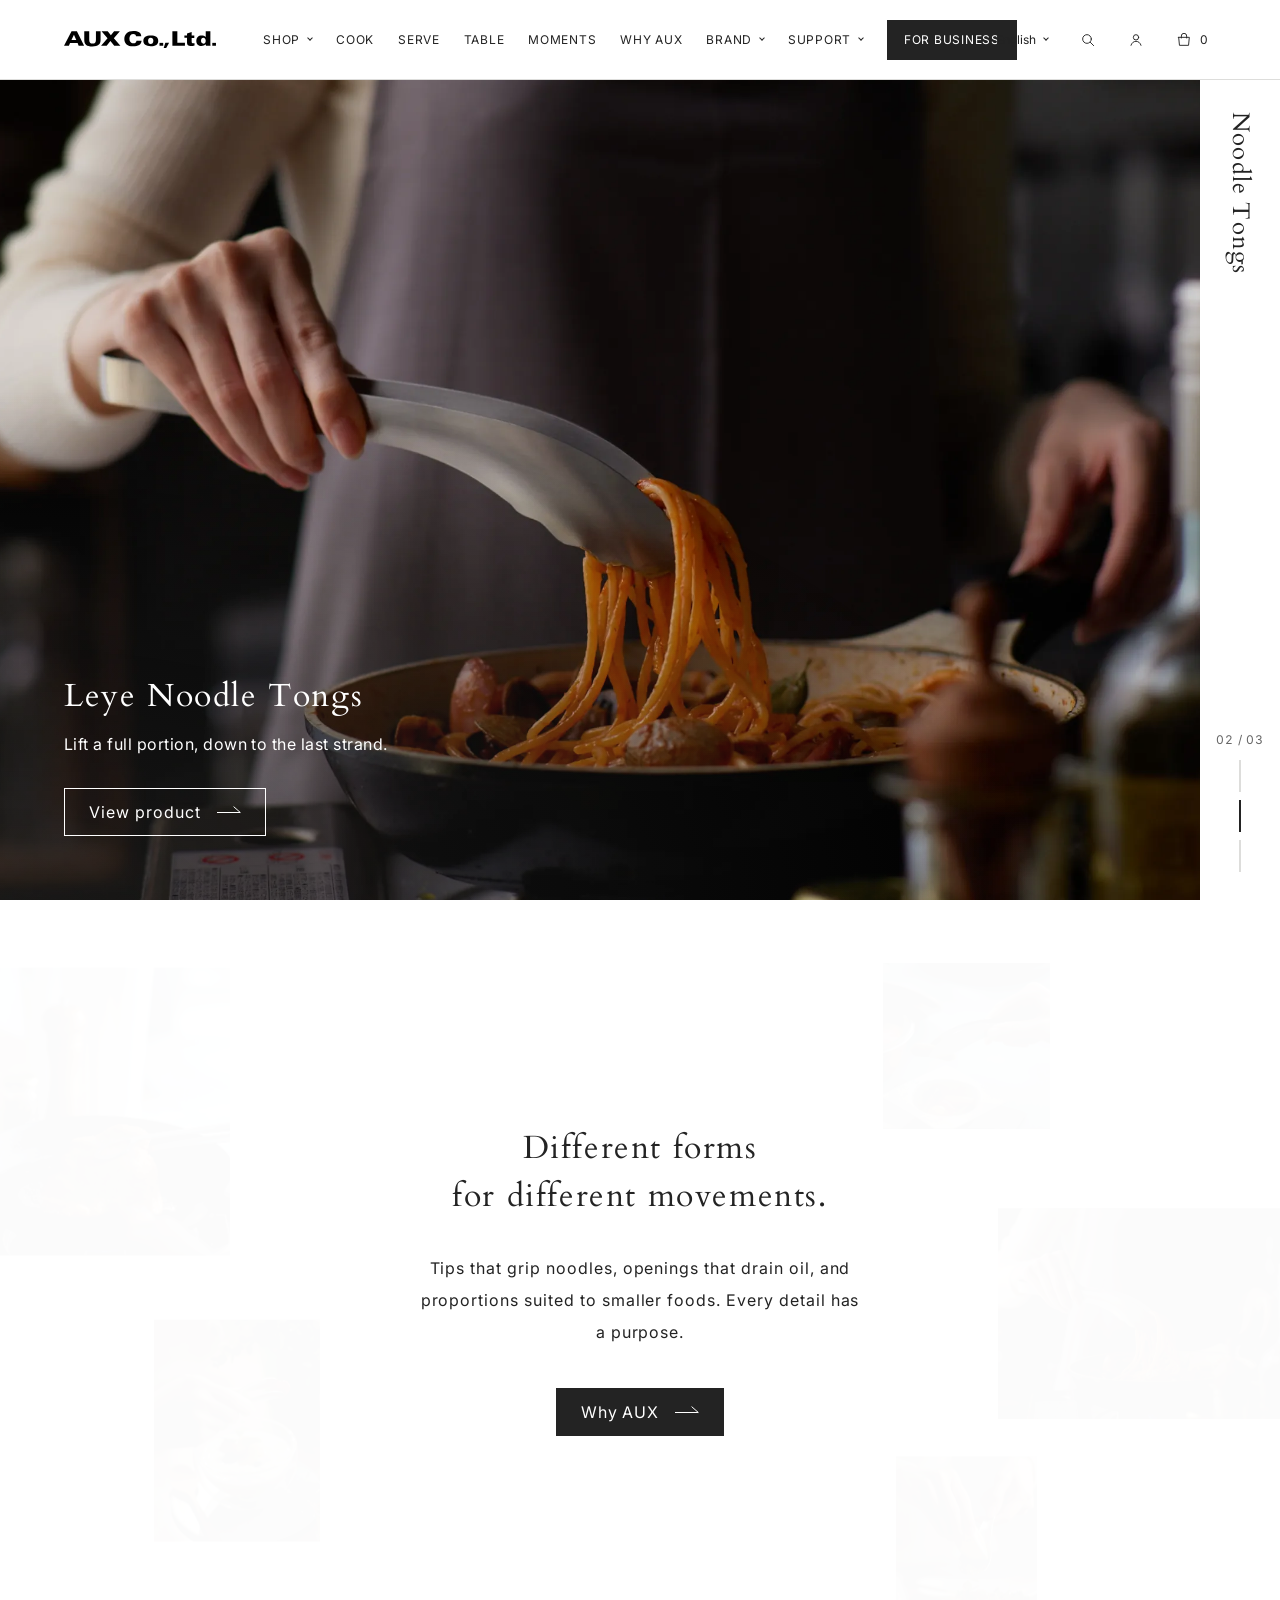
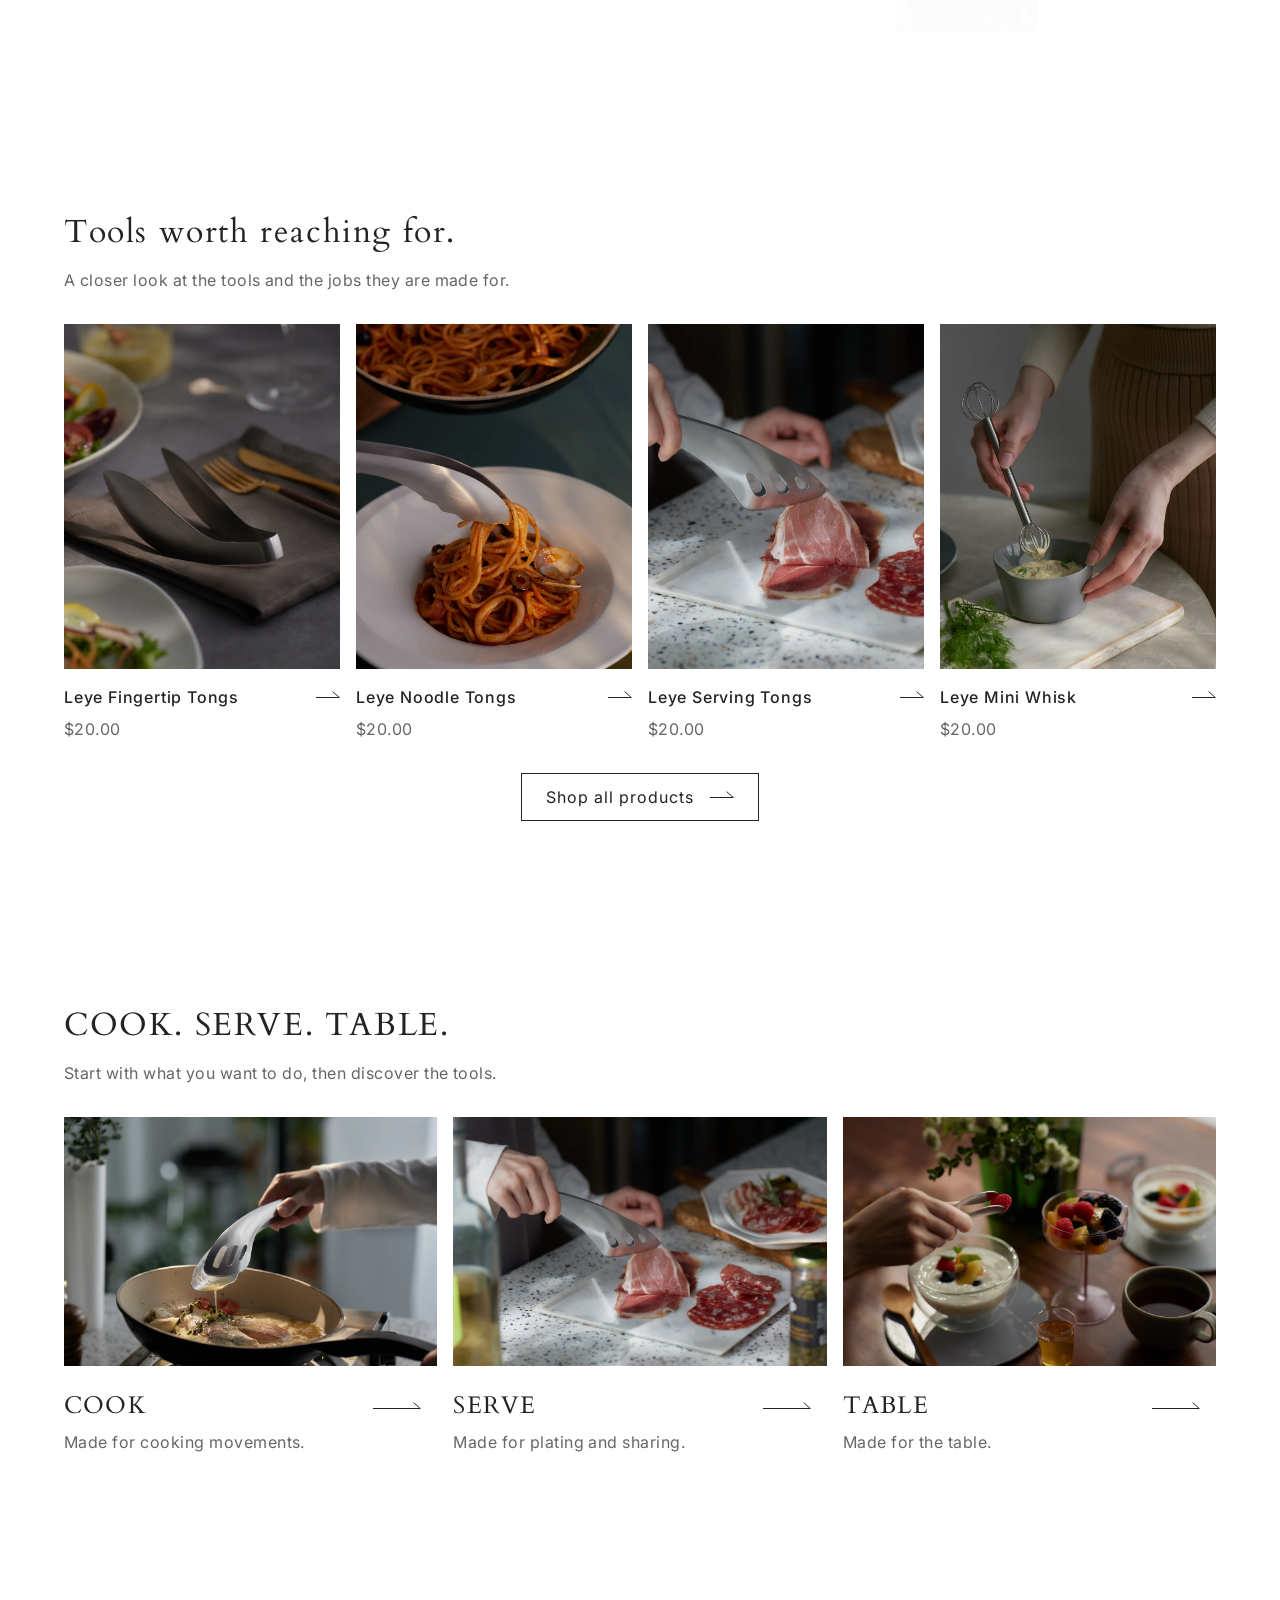
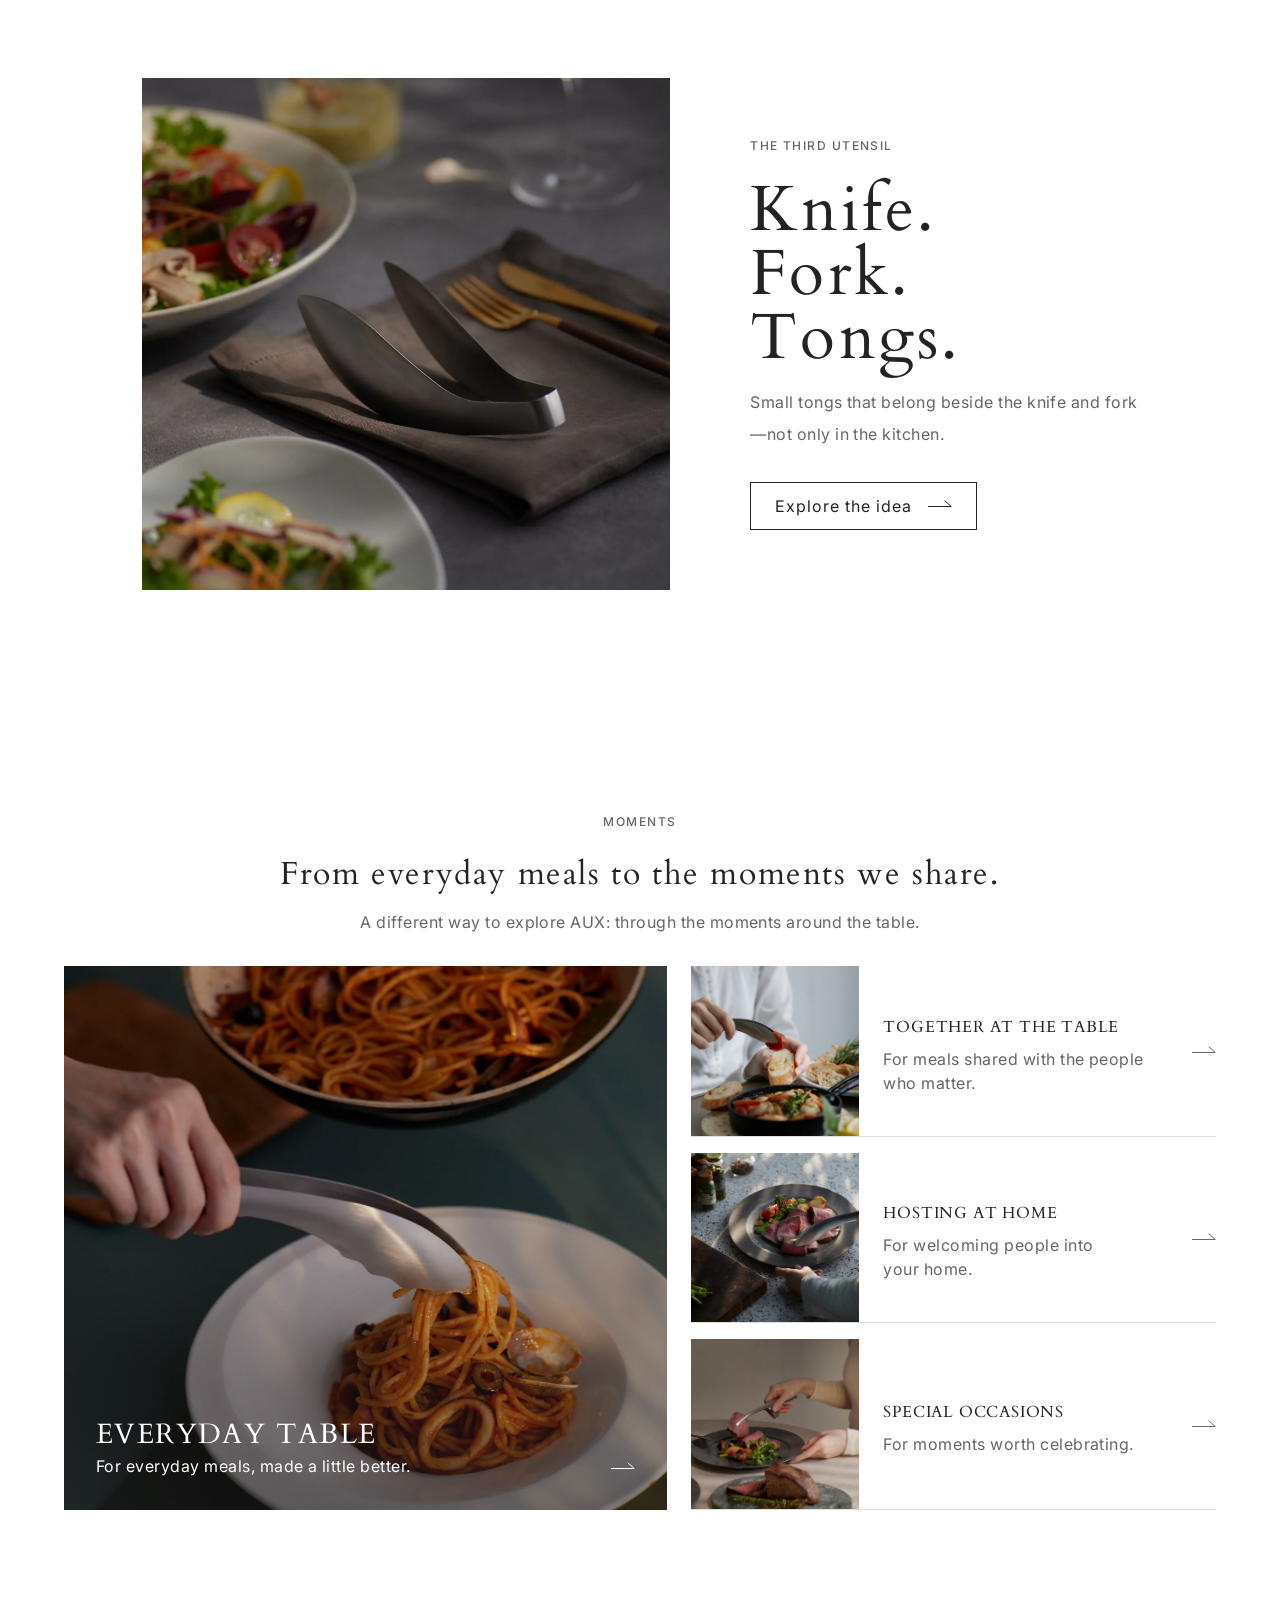
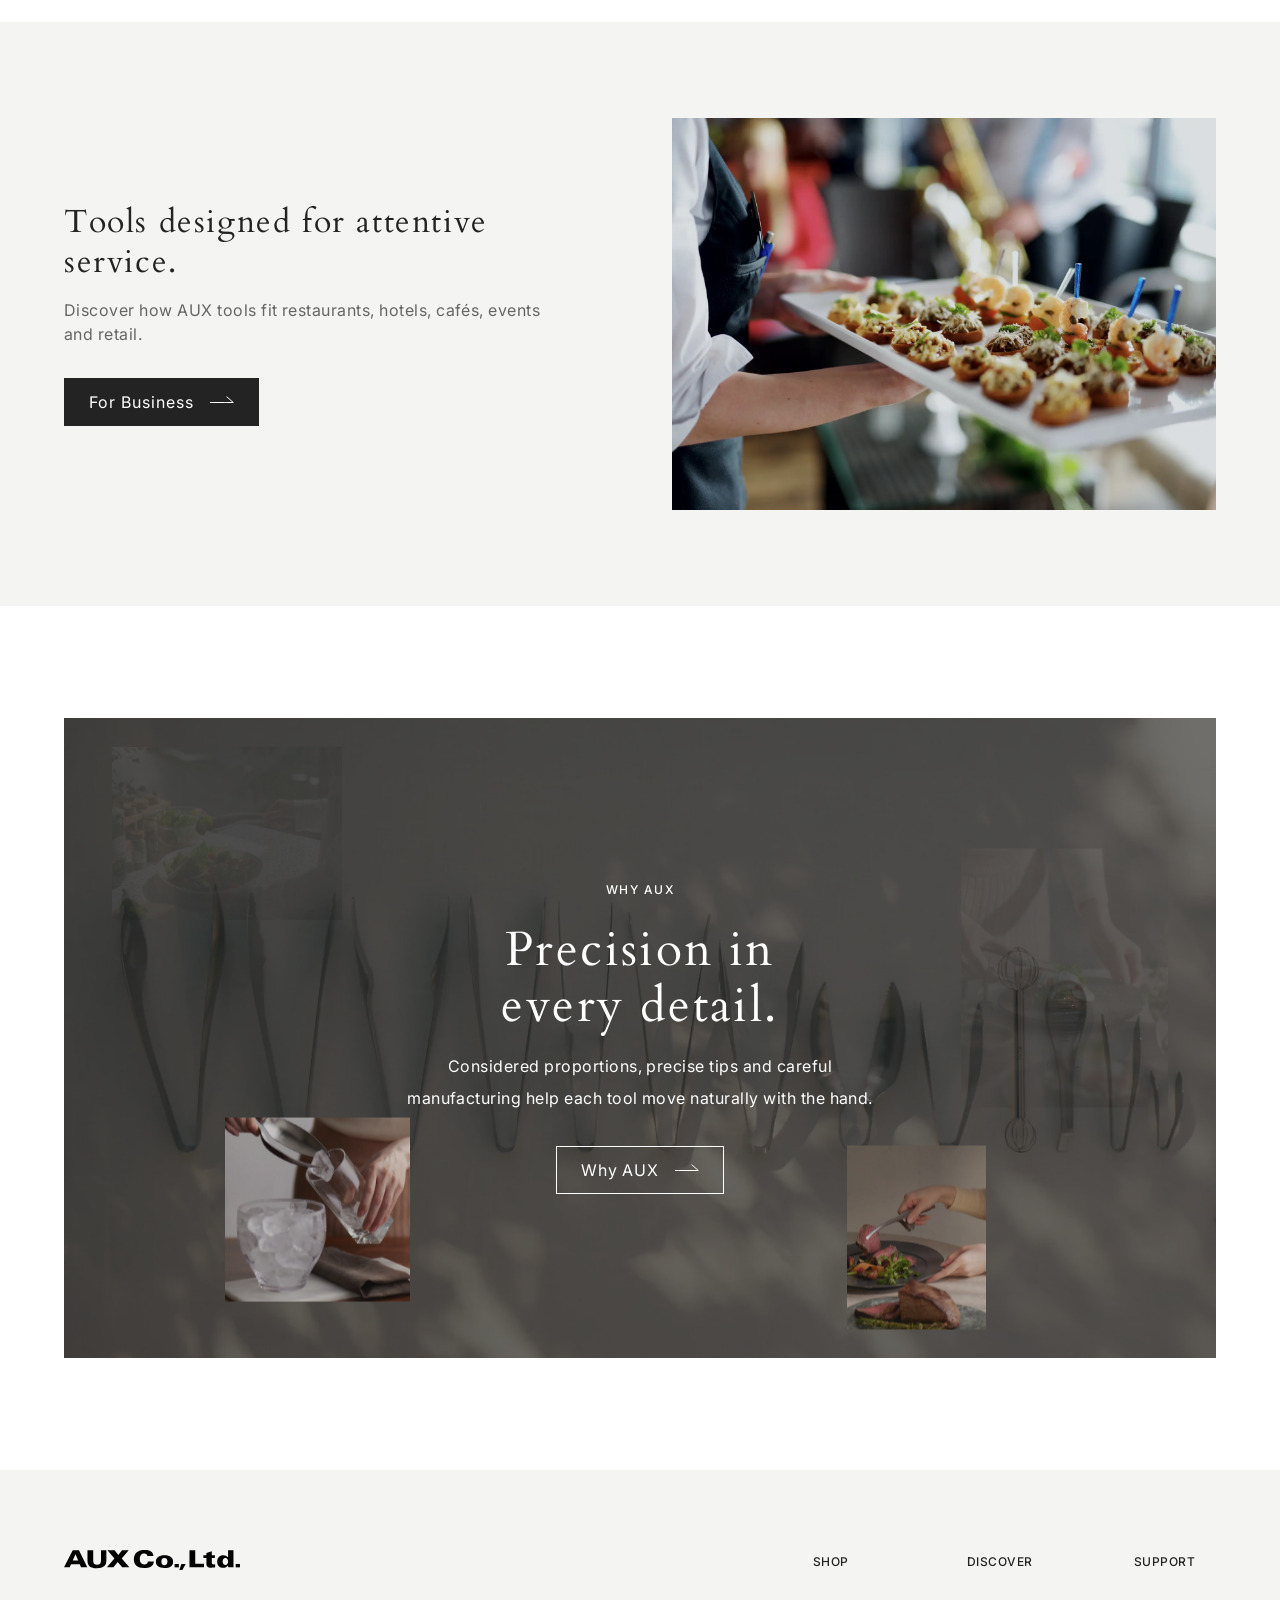
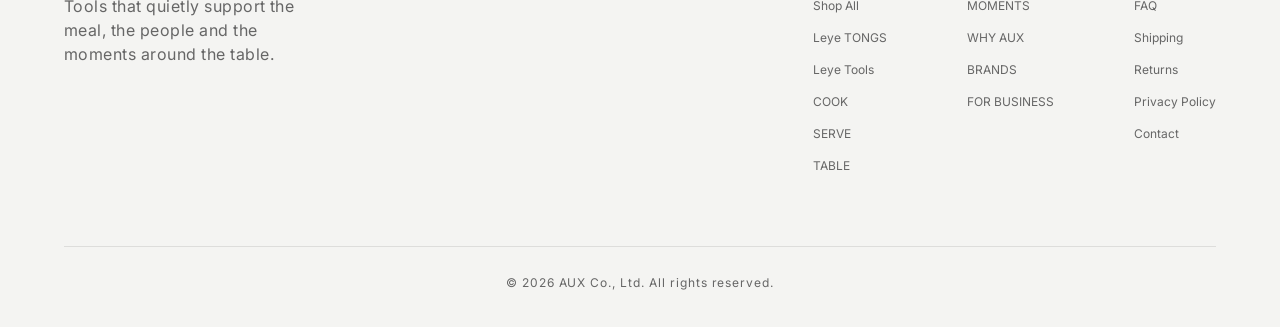
==== index.html @ 5f14bc19 "Second round: Japanese titles keep their colour, dropdown hover intent, 2px current line (SHOP on PD" ====
<!doctype html>
<html lang="en" class="site-only"><head>
<meta charset="utf-8"><meta name="viewport" content="width=device-width,initial-scale=1">
<title>AUX — Kitchen & Table Tools</title>
<meta name="description" content="AUX kitchen and table tools for cooking, serving, and sharing.">
<script>if(new URLSearchParams(location.search).get("review")==="1")document.documentElement.classList.remove("site-only");</script>
<link rel="preconnect" href="https://fonts.googleapis.com">
<link rel="preconnect" href="https://fonts.gstatic.com" crossorigin>
<link href="https://fonts.googleapis.com/css2?family=Cardo:wght@400&family=Inter:wght@400;500;600&display=swap" rel="stylesheet">
<link rel="stylesheet" href="./v2.css?v=20261118-4">
</head><body>
<div id="app" class="preview">
  <div class="preview-bar">
    <div class="preview-brand"><span class="preview-dot"></span><strong>AUX</strong></div>
    <div class="preview-actions">
      
      <div class="lang-control" role="group" aria-label="Preview language">
        <button type="button" data-lang="en" class="active">EN</button>
        <button type="button" data-lang="ja">JP</button>
      </div>
      <button type="button" id="rail-toggle" class="preview-control">HIDE PAGES</button>
    </div>
  </div>
  <div class="preview-layout">
    <aside class="page-rail" id="page-rail">
      <div class="rail-heading"><div>PAGE INDEX</div><span id="page-count"></span></div>
      <nav id="page-index" aria-label="Wireframe pages"></nav>
      
    </aside>
    <main class="stage">
      <div class="stage-meta"><div class="stage-breadcrumb" id="stage-breadcrumb"></div></div>
      <div class="site-frame" id="site-frame">
        <div id="site-app"></div>
      </div>
    </main>
  </div>
  <div class="toast" id="demo-toast" role="status" aria-live="polite"></div>
</div>
<script src="./v2-data.js?v=20261118-4"></script>
<script src="./v2.js?v=20261118-4"></script>
</body></html>
---- v2.css ----
/* AUX Global EC — English master visual wireframe
   New, independent UI system. KINTO USA is a visual reference only. */
:root{
  /* V1 typography tracking: no arbitrary one-off values. */
  --tracking-display:.035em;
  --tracking-heading:.05em;
  --tracking-body:.03em;
  --tracking-ui:.06em;
  --tracking-eyebrow:.12em;
  --tracking-index:.08em;
  /* V1 FOUNDATION:8px spatial rhythm, 4px typography sub-grid, 8px line-height rhythm. */
  --grid:8px;
  --space-0:0px;
  --space-half:4px;
  --space-1:8px; --space-2:16px; --space-3:24px; --space-4:32px;
  --space-5:40px; --space-6:48px; --space-7:56px; --space-8:64px;
  --space-9:72px; --space-10:80px; --space-12:96px;
  --space-14:112px; --space-16:128px;
  --space-20:160px; --space-24:192px; --space-28:224px; /* large editorial whitespace */
  --container:1280px; --container-wide:1440px; --page-gutter:80px;
  --fs-meta:12px; --lh-meta:16px;
  --fs-body:16px; --lh-body:24px;
  /* Quiet type volume (2026-10-14 brush-up): photography leads, type stays low.
     The only large setting is --fs-statement, reserved for one brand statement per page. */
  --fs-card-title:16px; --lh-card-title:24px;
  --fs-lead:16px; --lh-lead:32px;
  --fs-h3:24px; --lh-h3:32px;
  --fs-h2:32px; --lh-h2:40px;
  --fs-h1:48px; --lh-h1:56px;
  --fs-statement:64px; --lh-statement:64px;

  /* COLOR SYSTEM (2026-10-14): five values, one role each. No other greys on the storefront.
     white   — page background; text and buttons placed on photographs
     surface — tonal panels: footer, business band, image placeholders, hover fills
     line    — hairlines, dividers, inactive pager dots
     muted   — secondary text (descriptions, captions, labels, meta); borders of form controls
     ink     — primary text, headings, primary buttons, active states, focus rings, link underlines
     Photo scrims are ink at reduced opacity (color-mix). --frame is review chrome only. */
  --white:#fff;
  --surface:#f4f4f2;
  --line:#dddddb;
  --muted:#666;
  --ink:#232323;
  --frame:#e6e6e4;
  --font:"Inter","Helvetica Neue","Arial","Hiragino Kaku Gothic ProN","Yu Gothic",sans-serif;
  --font-editorial:"Cardo","Baskerville","Georgia","Hiragino Mincho ProN","Yu Mincho",serif;
}
*{box-sizing:border-box}
html{scroll-behavior:smooth}
body{margin:0;background:var(--frame);color:var(--ink);font-family:var(--font);-webkit-font-smoothing:antialiased}
/* TYPE ROLES — one system throughout HOME, collections, PDP and brand pages.
   Cardo (Figma Make source) / Baskerville fallback for meaningful headings;
   Inter and Japanese Gothic fallback for prose, shopping labels and controls. */
#site-app h1,#site-app h2,#site-app h3{
 font-family:var(--font-editorial);font-weight:400;
}
#site-app h1{letter-spacing:var(--tracking-display)}
#site-app h2,#site-app h3{letter-spacing:var(--tracking-heading)}
#site-app .product-card h3,
#site-app .business-grid h3,#site-app .feature-trio h3,#site-app .process-item h3,
#site-app .form-collage h3,
#site-app .pdp-use-trio h3,#site-app .collection-value-grid h3,#site-app .pdp-comparison h3{
 font-family:var(--font);font-weight:500;
}
#site-app .section-label,#site-app .eyeline,#site-app .site-menu,
#site-app .site-util,#site-app .footer-group{
 font-family:var(--font);
}
button,input,textarea,select{font:inherit}
button{cursor:pointer;color:inherit;-webkit-appearance:none;appearance:none;border-radius:0}
a{color:inherit}
img{display:block;max-width:100%}
button:focus-visible,a:focus-visible{outline:2px solid var(--ink);outline-offset:4px}
.preview-bar{height:48px;background:#1f201f;color:#f6f6f6;display:flex;gap:16px;justify-content:space-between;align-items:center;padding:0 16px;position:sticky;top:0;z-index:100;border-bottom:1px solid #444}
.preview-brand{display:flex;align-items:center;gap:8px;font-size:12px;letter-spacing:var(--tracking-eyebrow);white-space:nowrap}
.preview-dot{width:8px;height:8px;border-radius:50%;background:#e0e0e0}
.preview-brand strong{font-weight:600}
.preview-sub{color:#9c9d9c;font-size:12px;letter-spacing:var(--tracking-index)}
.preview-actions{display:flex;align-items:center;gap:8px}
.preview-control{background:#272827;border:1px solid #555;color:#eee;border-radius:2px;padding:8px 8px;font-size:12px;letter-spacing:var(--tracking-ui)}
.preview-control.active{background:#f7f7f7;color:#222}
.lang-control{border:1px solid #777;display:flex}
.lang-control button{border:0;background:transparent;color:#ccc;padding:8px 16px;font-size:12px;letter-spacing:var(--tracking-ui)}
.lang-control button.active{background:white;color:black;font-weight:700}
.preview-layout{display:grid;grid-template-columns:224px minmax(0,1fr);min-height:calc(100vh - 48px);transition:grid-template-columns .18s}
.preview.no-rail .preview-layout{grid-template-columns:0 minmax(0,1fr)}
.page-rail{overflow:hidden;background:#fafaf9;border-right:1px solid #dadad8;position:sticky;top:48px;align-self:start;height:calc(100vh - 48px);display:flex;flex-direction:column;min-width:0}
.rail-heading{padding:24px 16px 16px;display:flex;align-items:center;justify-content:space-between;font-size:12px;letter-spacing:var(--tracking-eyebrow);border-bottom:1px solid #e6e6e4;font-weight:600}
.rail-heading span{font-weight:400;color:#888;font-size:12px}
#page-index{padding:16px 8px;overflow-y:auto;min-height:0;flex:1}
.rail-group{margin-bottom:16px}
.rail-label{padding:8px 8px 8px;font-size:12px;letter-spacing:var(--tracking-eyebrow);color:#999}
.rail-button{display:flex;width:100%;border:0;border-left:2px solid transparent;background:transparent;text-align:left;padding:8px 8px 8px 16px;align-items:center;justify-content:space-between;gap:8px;color:#535353;font-size:12px;line-height:16px}
.rail-button:hover{background:#f1f1ef}
.rail-button.active{color:#111;background:#eaeae8;border-left-color:#333;font-weight:600}
.rail-button small{color:#9b9b9b;font-size:12px;font-weight:400}
.rail-foot{border-top:1px solid #e2e2df;padding:16px 16px;color:#9e9e9e;font-size:12px;line-height:16px}
.stage{padding:24px 24px 72px;min-width:0}
.stage-meta{width:min(100%,1440px);margin:0 auto 16px;display:flex;justify-content:space-between;gap:16px;color:#777;font-size:12px}
.stage-note{font-size:12px;letter-spacing:var(--tracking-index);color:#aaa}
.site-frame{width:min(100%,1440px);min-height:80vh;margin:0 auto;background:var(--white);box-shadow:0 5px 28px rgba(0,0,0,.08);overflow:hidden}
#site-app{min-height:70vh;background:var(--white)}
.site-header{height:80px;display:flex;align-items:center;gap:32px;padding:0 var(--page-gutter);background:var(--white)}
.site-wordmark{border:0;background:none;padding:0;min-width:96px;display:flex;flex-direction:column;align-items:flex-start;color:var(--ink)}
.site-wordmark .logo-big{font-family:Arial,Helvetica,sans-serif;font-size:28px;font-weight:700;letter-spacing:var(--tracking-display);line-height:32px}
.site-wordmark .logo-small{font-size:12px;font-weight:600;letter-spacing:var(--tracking-eyebrow);margin-top:8px}
.site-menu{display:flex;gap:32px;margin-left:auto;align-items:center;height:100%}
.site-menu button{border:0;background:transparent;font-size:12px;white-space:nowrap;letter-spacing:var(--tracking-ui);height:100%;padding:0;position:relative}
/* Current page: a 2px ink stroke under the menu item (was a 4px bar; thinned 2026-11-18). */
.site-menu button.active:after{content:"";position:absolute;bottom:0;left:0;right:0;height:0;border-bottom:2px solid var(--ink)}
.site-util{display:flex;gap:16px;align-items:center;margin-left:16px}
.site-util button{padding:8px;border:0;background:none;display:flex;align-items:center;gap:8px;color:var(--ink);font-size:12px;white-space:nowrap}
.site-util svg{width:16px;height:16px;stroke:currentColor;fill:none;stroke-width:1.4;stroke-linecap:round}
.site-menu-mobile{display:none}
.site-section{padding:112px var(--page-gutter);background:var(--white)}
.site-section.compact{padding-top:72px;padding-bottom:72px}
/* Sections no longer alternate white / mist bands: whitespace separates them.
   Tonal fills stay on panels (hero, business split, footer), not on full sections. */
.site-section.mist{background:var(--white)}
.site-section.cloud{background:var(--surface)}
.site-section.ink{background:var(--ink);color:var(--white)}
.site-section.no-pad{padding:0}
.section-label{font-size:12px;letter-spacing:var(--tracking-eyebrow);font-weight:500;color:var(--muted);text-transform:uppercase;margin-bottom:24px}
.ink .section-label{color:var(--muted)}
.page-display{font-size:clamp(40px,4.4vw,76px);font-weight:350;line-height:88px;letter-spacing:var(--tracking-display);margin:0}
.display-medium{font-size:clamp(32px,3.35vw,56px);font-weight:350;line-height:64px;letter-spacing:var(--tracking-heading);margin:0}
.display-small{font-size:clamp(24px,2.6vw,40px);font-weight:350;line-height:48px;letter-spacing:var(--tracking-heading);margin:0}
.eyeline{display:flex;align-items:center;gap:16px;margin-bottom:16px;color:var(--muted);font-size:12px;letter-spacing:var(--tracking-eyebrow)}
.body-lg{font-size:16px;line-height:24px;letter-spacing:var(--tracking-body);color:var(--muted);max-width:592px}
.body-md{font-size:16px;line-height:24px;color:var(--muted);max-width:592px}
.body-sm{font-size:12px;line-height:16px;color:var(--muted)}
.ink .body-lg,.ink .body-md,.ink .body-sm{color:var(--muted)}
.section-head{margin-bottom:32px}
.section-head .body-md{margin:16px 0 0;max-width:720px}
.section-head.center{text-align:center;margin-left:auto;margin-right:auto}
.section-head.center .body-md,.section-head.center .body-lg{margin-left:auto;margin-right:auto}
.photo{position:relative;overflow:hidden;background:var(--surface)}
.photo img{width:100%;height:100%;object-fit:cover;object-position:center;position:absolute;inset:0}
/* Product listings and feature collages: fill the assigned photo frame, with no interior letterboxing. */
.photo.contain img{object-fit:cover;object-position:center;background:transparent;padding:0}
.photo.aspect-wide{aspect-ratio:16/9}
.photo.aspect-land{aspect-ratio:4/3}
.photo.aspect-port{aspect-ratio:3/4}
.photo.aspect-square{aspect-ratio:1}
.photo.full-height{height:100%}
.photo-label{display:none;position:absolute;bottom:8px;left:8px;padding:8px 8px;background:var(--white);font-size:12px;line-height:16px;max-width:95%;z-index:2;color:var(--ink)}
.show-notes .photo-label{display:block}
.site-hero{background:var(--white)}
.hero-photo{height:clamp(416px,52vw,680px);position:relative}
.hero-photo .photo{width:100%;height:100%}
.hero-photo:after{content:"";pointer-events:none;position:absolute;inset:0;background:linear-gradient(90deg,color-mix(in srgb,var(--ink) 37%,transparent),color-mix(in srgb,var(--ink) 5%,transparent) 75%)}
.hero-overlay{position:absolute;z-index:2;left:var(--page-gutter);top:50%;transform:translateY(-50%);color:var(--white);width:55%}
.hero-overlay .eyeline{color:var(--white)}
.hero-overlay h1{font-weight:350;line-height:80px;letter-spacing:var(--tracking-display);font-size:clamp(44px,4.7vw,72px);margin:0 0 24px}
.hero-overlay p{font-size:16px;line-height:24px;color:var(--white);max-width:368px}
.hero-caption{padding:24px var(--page-gutter);display:flex;align-items:center;justify-content:space-between;gap:24px}
.hero-caption p{max-width:544px;margin:0;font-size:12px;line-height:16px;color:var(--muted)}
.btn-line{display:inline-flex;align-items:center;gap:16px;border:0;background:transparent;border-bottom:1px solid var(--ink);border-radius:0;color:var(--ink);text-decoration:none;padding:0 0 8px;white-space:nowrap;font-size:12px;letter-spacing:var(--tracking-ui);font-weight:500}

.ink .btn-line{color:var(--white);border-bottom-color:var(--white)}
/* BUTTONS — one component family. 48px min height, 0 24px padding, 16/24 type, UI tracking.
   .btn-fill     primary: ink fill, white text (ADD TO CART, FOR BUSINESS)
   .btn-outline  secondary: 1px ink outline, ink text; fills ink on hover
   .btn-outline.on-photo  the same outline in white, for buttons on photographs
   .btn-line     tertiary: text link with an ink underline
   .has-arrow    appends the harpoon arrow (.arw) to a fill / outline button */
.btn-fill,.btn-outline{display:inline-flex;align-items:center;justify-content:center;gap:16px;min-height:48px;padding:0 24px;letter-spacing:var(--tracking-ui);cursor:pointer;transition:background .15s,color .15s}
.btn-fill{background:var(--ink);border:1px solid var(--ink);color:var(--white)}
.btn-fill:hover{background:var(--white);color:var(--ink)}
.btn-outline{background:transparent;border:1px solid var(--ink);color:var(--ink)}
.btn-outline:hover{background:var(--ink);color:var(--white)}
.btn-outline.on-photo,.btn-outline.light{border-color:var(--white);color:var(--white)}
.btn-outline.on-photo:hover,.btn-outline.light:hover{background:var(--white);color:var(--ink)}
.btn-outline.on-photo:focus-visible{outline:2px solid var(--white);outline-offset:4px}

.btn-row{display:flex;gap:24px;align-items:center;flex-wrap:wrap;margin-top:32px}
.split{display:grid;grid-template-columns:1fr 1fr;gap:var(--space-6);align-items:center}
.split.reverse .photo{order:2}
.split .photo{height:clamp(352px,40vw,536px)}
.split-copy{padding:16px 0}
.editorial-statement{text-align:center;max-width:784px;margin:auto}
.editorial-statement h2{font-size:clamp(40px,5vw,72px);line-height:80px;font-weight:350;letter-spacing:var(--tracking-display);margin:0 0 24px}
.editorial-statement p{font-size:16px;line-height:24px;color:var(--muted);max-width:544px;margin:auto}
.product-collections{display:grid;grid-template-columns:repeat(3,1fr);gap:16px}
.category-card{cursor:pointer;display:block;text-align:left}
.category-card .photo{height:440px}
.category-card .card-meta{display:flex;align-items:center;justify-content:space-between;padding-top:24px;gap:8px}
.category-card h3{margin:0;font-size:20px;font-weight:450;letter-spacing:var(--tracking-heading)}
.category-card p{font-size:12px;line-height:16px;color:var(--muted);margin:8px 0 0}
.category-card .arrow{font-size:20px;font-weight:300}
.product-strip{display:grid;grid-template-columns:repeat(4,1fr);gap:16px}
.product-card{cursor:pointer;text-align:left}
.product-card .photo{aspect-ratio:4/5;background:var(--surface)}
.product-card h3{font-size:16px;font-weight:400;margin:16px 0 8px}
/* Japanese headings break only at the phrase marks (<wbr>); a phrase wider than its box still wraps. */
/* The wrap span must look exactly like its heading: `span` rules elsewhere (e.g. .moment-jumps button span) must not reach it. */
#site-app .jp-phrase{all:unset;word-break:keep-all;overflow-wrap:anywhere}
.product-card .product-sub{font-size:12px;color:var(--muted);line-height:16px;min-height:24px}
.product-card .price{font-size:12px;margin-top:8px;color:var(--muted)}
.moment-grid{display:grid;grid-template-columns:repeat(2,1fr);gap:32px 16px}
.moment-grid .photo{height:clamp(312px,32vw,448px)}
.moment-card{cursor:pointer}
.moment-card h3{font-size:24px;font-weight:400;margin:16px 0 8px;letter-spacing:var(--tracking-heading)}
.moment-card p{font-size:12px;color:var(--muted);line-height:16px;margin:0}
.business-grid{display:grid;grid-template-columns:repeat(3,1fr);gap:40px 16px}
.business-grid .photo{aspect-ratio:4/3}
.business-grid h3{font-size:16px;font-weight:450;line-height:24px;margin:16px 0 8px}
.business-grid p{font-size:12px;line-height:16px;color:var(--muted)}
.feature-trio{display:grid;grid-template-columns:repeat(3,1fr);gap:16px}
.feature-trio .photo{aspect-ratio:1}
.feature-trio h3{font-size:16px;margin:16px 0 8px;font-weight:500}
.feature-trio p{font-size:12px;line-height:16px;color:var(--muted);margin:0}
.detail-hero{display:grid;grid-template-columns:.88fr 1.12fr;min-height:560px}
.detail-copy{padding:80px var(--space-10) 80px var(--space-12);display:flex;flex-direction:column;justify-content:center}
.detail-copy .body-lg{margin:24px 0 0}
.detail-hero .photo{min-height:560px}
.collection-banner{display:grid;grid-template-columns:44% 56%;min-height:464px}
.collection-banner .detail-copy{padding:72px var(--space-10) 72px var(--space-12)}
.collection-banner .photo{min-height:464px}
.collection-lead{display:grid;grid-template-columns:1fr 1fr;gap:var(--space-6);align-items:start;margin-bottom:32px}
.collection-lead h2{margin:0}
.collection-lead p{margin:0}
.filterline{display:flex;justify-content:space-between;gap:8px;align-items:center;padding:16px 0;font-size:12px;color:var(--muted);margin-bottom:24px}
.filterline span{display:flex;gap:16px}
.filterline button{border:0;background:transparent;font-size:12px;color:var(--muted);padding:0}
.product-grid{display:grid;grid-template-columns:repeat(4,minmax(0,1fr));gap:40px 16px}
.related-links{display:flex;gap:16px;flex-wrap:wrap;margin-top:24px}
.tag-button{border:1px solid var(--muted);background:transparent;padding:8px 16px;letter-spacing:var(--tracking-ui);font-size:12px}
.story-wide{display:grid;grid-template-columns:1.15fr .85fr;gap:var(--space-7);align-items:center}
.story-wide.reverse{grid-template-columns:.85fr 1.15fr}
.story-wide.reverse>.photo{order:2}
.story-wide .photo{min-height:520px}
.story-wide .body-lg{margin-top:24px}
.story-index{font-size:12px;letter-spacing:var(--tracking-index);color:var(--muted);margin-bottom:24px}
.story-wide .products-mini{display:flex;gap:16px;flex-wrap:wrap;margin-top:24px;font-size:12px;color:var(--muted)}
.story-wide .products-mini button{border:0;border-bottom:1px solid var(--line);background:none;padding:0 0 8px;color:var(--muted)}
.anchor-pills{display:flex;gap:0;flex-wrap:wrap;justify-content:center;border-top:1px solid var(--line);border-bottom:1px solid var(--line);margin-top:40px}
.anchor-pills button{border:0;background:transparent;border-right:1px solid var(--line);padding:16px 16px;color:var(--muted);font-size:12px;letter-spacing:var(--tracking-ui)}
.anchor-pills button:last-child{border-right:0}
.anchor-pills button:hover{text-decoration:underline}
.pdp-layout{display:grid;grid-template-columns:minmax(0,1.05fr) minmax(0,.95fr);align-items:start}
.pdp-gallery{display:grid;grid-template-columns:1fr 1fr;gap:4px;background:var(--white)}
.pdp-gallery .photo{aspect-ratio:4/5}
.pdp-gallery .photo:first-child{grid-column:span 2;aspect-ratio:1.45}
.pdp-buy{padding:32px var(--space-10) 72px var(--space-10);position:static}
.pdp-buy h1{font-weight:400;font-size:clamp(36px,3.4vw,52px);letter-spacing:var(--tracking-heading);line-height:64px;margin:0}
.pdp-buy .body-md{margin:24px 0}
.pdp-price{margin-top:32px;border-top:1px solid var(--line);padding-top:24px;font-size:16px}
.qty-row{margin-top:24px;display:flex;align-items:center;gap:8px;font-size:12px}
.qty-row button{width:32px;height:32px;background:var(--white);border:1px solid var(--muted);color:var(--ink)}
.qty-row span{min-width:16px;text-align:center}
.pdp-buy .btn-fill{width:100%;margin-top:24px}
.accordion{border-top:1px solid var(--line);margin-top:32px}
.accordion details{border-bottom:1px solid var(--line);padding:16px 0}
.accordion summary{list-style:none;cursor:pointer;display:flex;justify-content:space-between;align-items:center;font-size:12px}
.accordion summary:after{content:"+";font-size:20px;font-weight:300}
.accordion details[open] summary:after{content:"−"}
.accordion details p{font-size:12px;color:var(--muted);line-height:16px}
.notice{font-size:12px;line-height:16px;color:var(--muted);border-top:1px solid var(--line);padding:16px 0}
.b2b-banner{display:grid;grid-template-columns:1fr 1fr;gap:0;background:var(--ink);color:var(--white)}
.b2b-banner>div:first-child{padding:80px var(--space-10);align-self:center}
.b2b-banner .photo{min-height:392px}
.b2b-banner .body-md{color:var(--muted)}
.b2b-banner h2{color:var(--white)}
/* HOME art direction — quiet precision.
   One typographic exception, existing components, no new visual sections. */
.home-page .home-business{background:var(--surface);color:var(--ink)}
.home-page .home-business h2{color:var(--ink)}
.home-page .home-business .section-label{color:var(--muted)}
.home-page .home-business .body-md{color:var(--muted)}
.home-page .home-business .btn-line{color:var(--ink);border-bottom-color:var(--ink)}
.home-page .home-third .split{grid-template-columns:minmax(0,528px) max-content;justify-content:center;gap:var(--space-10)}
.home-page .home-third .split-copy .display-medium{font-size:var(--fs-statement);line-height:var(--lh-statement);letter-spacing:var(--tracking-display)}
.home-page .home-moments-section .section-head .display-medium{font-family:var(--font-editorial);font-weight:400;font-size:var(--fs-h2);line-height:var(--lh-h2);max-width:800px}
.home-page .home-about .split{gap:var(--space-10)}
.home-page .home-about .split .photo{height:536px}

.process{display:grid;grid-template-columns:repeat(3,1fr);gap:16px}
.process-item{border-top:1px solid var(--line);padding:24px 8px 0 0;min-height:152px}
.process-item .num{font-size:12px;color:var(--muted)}
.process-item h3{font-size:20px;font-weight:400;margin:16px 0}
.process-item p{font-size:12px;color:var(--muted);line-height:16px}
.business-tiles{display:grid;grid-template-columns:repeat(5,minmax(0,1fr));border-top:1px solid var(--line);border-bottom:1px solid var(--line)}
.business-tile{display:flex;flex-direction:column;justify-content:space-between;gap:24px;background:transparent;padding:24px 16px;min-height:128px;text-align:left;cursor:pointer;border:0;border-right:1px solid var(--line);color:var(--ink)}
.business-tile:last-child{border-right:0}
.business-tile:hover{background:var(--surface)}
.business-tile strong{display:block;font-size:16px;line-height:24px;font-weight:400;letter-spacing:var(--tracking-ui)}
.business-tile span{font-size:12px;line-height:16px;display:block;color:var(--muted);letter-spacing:var(--tracking-ui)}
/* Suggested tools inside each business sector: product rows with a thumbnail,
   so they read as products and the enquiry link below stays the one action. */
.business-related{margin-top:32px;max-width:448px}
.business-related .section-label{margin-bottom:8px}
.business-related ul{list-style:none;margin:0;padding:0;border-top:1px solid var(--line)}
.business-related li{border-bottom:1px solid var(--line)}
.business-related button{display:grid;grid-template-columns:56px minmax(0,1fr) 24px;gap:16px;align-items:center;width:100%;padding:8px 0;border:0;background:none;text-align:left;color:var(--ink);font-size:16px;line-height:24px;letter-spacing:var(--tracking-body)}
#site-app .business-related .photo{width:56px;height:56px;min-height:0;background:var(--surface)}
.business-related b{font-weight:300;color:var(--muted)}
.business-detail{display:grid;grid-template-columns:.9fr 1.1fr;gap:var(--space-7);align-items:center}
.business-detail.reverse{grid-template-columns:1.1fr .9fr}
.business-detail.reverse>.biz-gallery{order:2}
.business-detail .photo{height:488px}
.brand-values{display:grid;grid-template-columns:repeat(3,1fr);gap:40px}
.brand-values .num{font-size:12px;color:var(--muted)}
.brand-values h3{font-size:20px;font-weight:400;letter-spacing:var(--tracking-heading);margin:24px 0 16px}
.brand-values p{color:var(--muted);font-size:12px;line-height:16px}
.support-wrap{max-width:960px;margin:0 auto}
.support-wrap h1{margin-bottom:24px}
.faq-list{border-top:1px solid var(--line);margin-top:40px}
.faq-list details{border-bottom:1px solid var(--line);padding:16px 4px}
.faq-list summary{font-size:16px;cursor:pointer;list-style:none;display:flex;justify-content:space-between;align-items:center}
.faq-list summary:after{content:"+";font-size:20px;font-weight:300}
.faq-list details[open] summary:after{content:"−"}
.faq-list details p{font-size:12px;line-height:16px;color:var(--muted);max-width:704px}
.policy-table{margin-top:32px;border-top:1px solid var(--line)}
.policy-row{display:grid;grid-template-columns:224px 1fr;gap:24px;padding:24px 0;border-bottom:1px solid var(--line)}
.policy-row dt{font-size:12px;font-weight:500}
.policy-row dd{font-size:12px;line-height:16px;color:var(--muted);margin:0}
.contact-fields{max-width:648px;margin-top:32px;display:grid;grid-template-columns:1fr 1fr;gap:24px}
.field{display:flex;flex-direction:column;gap:8px}
.field.wide{grid-column:1/-1}
.field label{font-size:12px}
.field input,.field textarea,.field select{width:100%;padding:16px;border:1px solid var(--muted);background:var(--white);color:var(--ink);outline:none;border-radius:0;font-size:12px}
.field textarea{min-height:168px}
.site-footer{padding:80px var(--page-gutter) 32px;background:var(--surface)}
.footer-columns{display:flex;justify-content:space-between;align-items:flex-start;gap:64px}
.footer-links{display:flex;gap:80px}
.footer-logo{font-size:32px;letter-spacing:var(--tracking-display);font-weight:700;line-height:40px}
.footer-intro{max-width:232px;margin-top:24px;font-size:12px;color:var(--muted);line-height:16px}
.footer-group b{display:block;margin-bottom:16px;font-weight:500;font-size:12px}
.footer-group button{display:block;background:transparent;border:0;text-align:left;padding:8px 0;font-size:12px;line-height:16px;color:var(--muted)}
.footer-bottom{margin-top:64px;border-top:1px solid var(--line);padding-top:24px;display:flex;justify-content:center;text-align:center;gap:32px;font-size:12px;letter-spacing:var(--tracking-index);color:var(--muted)}
.working-note{display:none;margin-top:16px;padding:16px 16px;border-left:2px solid var(--line);background:var(--surface);color:var(--muted);font-size:12px;line-height:16px}
.show-notes .working-note{display:block}
.toast{position:fixed;bottom:24px;right:24px;z-index:110;background:var(--ink);color:var(--white);padding:16px 16px;font-size:12px;line-height:16px;max-width:344px;opacity:0;pointer-events:none;transition:opacity .2s}
.toast.show{opacity:1}
@media(max-width:1448px){.site-menu{gap:24px}.site-header{gap:24px;padding:0 var(--page-gutter)}.site-menu button{font-size:12px}}
@media(max-width:1168px){.preview-layout{grid-template-columns:184px minmax(0,1fr)}.stage{padding:16px 16px 56px}.site-menu{gap:16px}.site-header{padding:0 var(--page-gutter);gap:16px}.site-util{gap:8px;margin-left:4px}.site-menu button{font-size:12px}.site-section{padding:80px var(--page-gutter)}.product-grid{grid-template-columns:repeat(3,1fr)}.product-strip{grid-template-columns:repeat(3,1fr)}.hero-overlay{left:var(--page-gutter)}.footer-columns{gap:16px}}
@media(max-width:880px){.preview-layout{grid-template-columns:0 minmax(0,1fr)}.page-rail{display:none}.preview:not(.no-rail) .page-rail{display:none}.stage{padding:8px 8px 32px}.stage-meta{padding:0 8px}.preview-sub{display:none}.site-menu{display:none}.site-menu-mobile{display:block;border:0;background:none;font-size:12px;margin-left:auto}.site-util{margin-left:0}.site-header{height:72px;padding:0 var(--page-gutter)}.site-section{padding:64px var(--page-gutter)}.hero-photo{height:480px}.hero-overlay{width:80%}.detail-copy{padding:48px var(--space-7)}.product-collections{gap:8px}.category-card .photo{height:272px}.category-card h3{font-size:16px}.product-grid{grid-template-columns:repeat(2,1fr)}.moment-grid{gap:16px}.business-grid{grid-template-columns:repeat(2,1fr)}.footer-columns{grid-template-columns:repeat(2,1fr)}.footer-columns>div:first-child{grid-column:span 2}.pdp-buy{position:static}.business-tiles{grid-template-columns:repeat(3,1fr)}}
@media(max-width:552px){.preview-bar{padding:0 8px}.preview-brand{font-size:12px}.preview-control{padding:8px 8px;font-size:12px}.preview-actions{gap:8px}.lang-control button{padding:8px}.stage-note{display:none}.hero-photo{height:520px}.hero-overlay h1{font-size:40px}.hero-caption{display:block}.hero-caption p{margin-bottom:16px}.split,.story-wide,.story-wide.reverse,.business-detail,.business-detail.reverse,.detail-hero,.collection-banner,.pdp-layout,.b2b-banner{grid-template-columns:1fr}.split.reverse .photo,.story-wide.reverse>.photo,.business-detail.reverse>.biz-gallery{order:0}.story-wide .photo,.business-detail .photo,.split .photo{height:352px;min-height:0}.detail-hero .photo,.collection-banner .photo{min-height:328px;order:-1}.detail-copy{padding:48px var(--space-5)}.product-collections{grid-template-columns:1fr}.category-card .photo{height:328px}.product-strip{grid-template-columns:repeat(2,1fr)}.moment-grid{grid-template-columns:1fr}.moment-grid .photo{height:344px}.feature-trio,.brand-values{grid-template-columns:1fr}.business-grid{grid-template-columns:1fr}.business-tiles{grid-template-columns:repeat(2,1fr)}.collection-lead{grid-template-columns:1fr;gap:16px}.pdp-gallery .photo:first-child{aspect-ratio:1.2}.pdp-buy{padding:48px var(--space-5)}.contact-fields{grid-template-columns:1fr}.footer-columns{grid-template-columns:repeat(2,1fr)}.policy-row{grid-template-columns:1fr;gap:8px}.page-display{font-size:40px}}

/* Narrow-screen navigation */
.site-header{position:relative}

/* V1 content-structure restoration, with independent V2 visual styling */
.product-first-hero{display:grid;grid-template-columns:57% 43%;min-height:560px;background:var(--surface)}
.product-first-visual{min-height:560px;position:relative;cursor:pointer}
.product-first-visual>.photo{height:100%;position:absolute;inset:0}
.hero-index{position:absolute;left:6%;bottom:24px;z-index:3;color:var(--muted);background:var(--white);padding:8px 16px;font-size:12px;letter-spacing:var(--tracking-index)}
.product-first-content{padding:72px var(--space-10);display:flex;flex-direction:column;justify-content:center;align-items:flex-start;min-width:0}
.product-first-content .page-display{font-size:var(--fs-h1);line-height:var(--lh-h1)}
.product-first-content .body-lg{font-size:16px;max-width:448px;margin:24px 0 0}
.product-first-content .btn-row{gap:24px;margin-top:32px}
.hero-pager{display:flex;align-items:center;gap:8px;margin-top:48px}
.hero-pager button{display:flex;align-items:center;justify-content:center;width:40px;height:40px;border:0;padding:0;background:transparent;cursor:pointer}
.hero-pager button span{display:block;width:8px;height:8px;border:1px solid var(--line);border-radius:50%}
.hero-pager button.active span{background:var(--ink);border-color:var(--ink)}
.hero-pager button:focus-visible{outline:2px solid var(--ink);outline-offset:0}
.feature-showcase{display:grid;grid-template-columns:.9fr 1.1fr;gap:var(--space-7);align-items:center}
.feature-showcase-copy .body-lg{margin:24px 0 32px}
.feature-collage{display:grid;grid-template-columns:1.25fr .8fr;grid-template-rows:1fr 1fr;gap:8px;height:472px}
.feature-collage .photo:first-child{grid-row:span 2}
.home-moments{display:grid;grid-template-columns:1.07fr .93fr;gap:24px;min-height:544px}
.home-moment-main{position:relative;min-height:544px;cursor:pointer;display:flex;flex-direction:column;justify-content:flex-end;overflow:hidden}
.home-moment-main .photo{position:absolute;inset:0}
.home-moment-main .photo:after{content:"";position:absolute;inset:0;background:linear-gradient(0deg,color-mix(in srgb,var(--ink) 48%,transparent),transparent 60%)}
.home-moment-main .moment-home-copy{position:relative;color:var(--white);padding:32px;z-index:2}
.home-moment-main .moment-home-copy span{font-size:12px;letter-spacing:var(--tracking-index);color:var(--muted)}
.home-moment-main .moment-home-copy h3{font-weight:400;font-size:28px;letter-spacing:var(--tracking-heading);margin:16px 0 8px}
.home-moment-main .moment-home-copy p{font-size:12px;line-height:16px;margin:0;color:var(--white)}
.home-moment-list{display:grid;grid-template-rows:repeat(3,1fr);gap:16px;min-height:544px}
.home-moment-list article{display:grid;grid-template-columns:168px minmax(0,1fr) 24px;gap:24px;align-items:center;border-bottom:1px solid var(--line);cursor:pointer;min-height:0}
.home-moment-list article .photo{height:100%;min-height:160px}
.home-moment-list article span{font-size:12px;color:var(--muted);letter-spacing:var(--tracking-index)}
.home-moment-list article h3{font-size:16px;line-height:24px;font-weight:450;margin:8px 0}
.home-moment-list article p{font-size:12px;line-height:16px;color:var(--muted);margin:0}
.home-moment-list article .arrow{font-size:20px}
.shop-category-grid{display:grid;grid-template-columns:repeat(3,1fr);gap:16px}
.shop-category-grid article{cursor:pointer}
.shop-category-grid .photo{aspect-ratio:4/3}
.shop-category-title{display:flex;justify-content:space-between;align-items:center;border-bottom:1px solid var(--line);padding:16px 0;font-size:12px;letter-spacing:var(--tracking-ui)}
.shop-category-title strong{font-weight:500}
.collection-value-grid{display:grid;grid-template-columns:repeat(3,1fr);gap:16px}
.collection-value-grid .photo{aspect-ratio:4/3}
.collection-value-grid h3,.pdp-use-trio h3,.aux-form-gallery h3{font-size:20px;line-height:32px;font-weight:450;margin:16px 0}
.collection-value-grid p,.pdp-use-trio p,.aux-form-gallery p{font-size:12px;color:var(--muted);line-height:16px;margin:0}
.value-number{font-size:12px;color:var(--muted);display:block;margin-top:16px;letter-spacing:var(--tracking-index)}
.featured-pair{display:grid;grid-template-columns:repeat(2,minmax(0,1fr));gap:24px}
.featured-pair .product-card .photo{aspect-ratio:4/3}
.featured-pair .product-card h3{font-size:20px}
.about-image-band{display:grid;grid-template-columns:1.1fr .9fr;min-height:440px;align-items:stretch;background:var(--surface)}
.about-image-band>.photo{min-height:440px}
.about-image-band>div:nth-child(2){padding:64px var(--space-8);align-self:center}
.about-image-band .body-md{margin:24px 0 32px}
.moment-jumps{display:grid;grid-template-columns:repeat(4,1fr);border-top:1px solid var(--line);border-bottom:1px solid var(--line)}
.moment-jumps button{background:transparent;border:0;border-right:1px solid var(--line);display:flex;flex-direction:column;align-items:flex-start;justify-content:space-between;text-align:left;gap:24px;padding:24px 16px;min-height:152px;font-size:16px;font-weight:400;line-height:24px;letter-spacing:var(--tracking-ui);color:var(--ink);position:relative}
.moment-jumps button:last-child{border-right:0}
.moment-jumps button:hover{background:var(--surface)}
.moment-jumps button span{font-size:12px;color:var(--muted)}
.moment-jumps button b{font-size:20px;font-weight:300;position:absolute;right:16px;bottom:16px}
.moment-editorial{display:grid;grid-template-columns:1.12fr .88fr;gap:var(--space-7);align-items:center}
.moment-editorial.reverse{grid-template-columns:.88fr 1.12fr}
.moment-editorial.reverse>.photo{order:2}
.moment-editorial>.photo{min-height:464px}
.moment-editorial-copy .body-lg{margin:24px 0}
.moment-products{margin-top:72px}
.moment-products-heading{display:flex;align-items:end;justify-content:space-between;gap:24px;padding:24px 0 24px}
.moment-products-heading .section-label{margin-bottom:8px}
.moment-products-heading>span{font-size:12px;color:var(--muted)}
.moment-related-grid{display:flex;flex-wrap:wrap;justify-content:center;gap:40px 16px}
.moment-related-grid>*{flex:0 0 calc((100% - 48px) / 4);min-width:0}
.moment-end{display:grid;grid-template-columns:1fr 1fr;gap:var(--space-7);align-items:center}
.moment-end .photo{min-height:392px}
.moment-end .body-md{margin:24px 0}
.pdp-primary-use{display:grid;grid-template-columns:1.1fr .9fr;gap:var(--space-7);align-items:center;margin-bottom:48px}
.pdp-primary-photo .photo{min-height:480px}
.pdp-primary-copy .body-md{margin-top:24px}
.pdp-use-trio{display:grid;grid-template-columns:repeat(3,1fr);gap:16px}
.pdp-use-trio .photo{aspect-ratio:4/3}
.pdp-detail-band{margin-top:56px}
.pdp-detail-band .photo{height:384px}
.pdp-detail-band .photo img{object-position:center 44%}
.purchase-assurance{margin-top:24px;display:grid;border-top:1px solid var(--line)}
.purchase-assurance button{display:flex;justify-content:space-between;align-items:center;text-align:left;gap:24px;border:0;border-bottom:1px solid var(--line);background:var(--white);padding:16px 0;font-size:12px;color:var(--muted)}
.purchase-assurance b{font-size:12px;letter-spacing:var(--tracking-ui);font-weight:500;color:var(--ink)}
.inline-anchor{padding:16px 0;margin-top:8px;border:0;border-bottom:1px solid var(--ink);background:none;font-size:12px;color:var(--ink);text-align:left}
.pdp-comparison{display:grid;grid-template-columns:repeat(4,1fr);gap:4px;background:var(--line);border:1px solid var(--line)}
.pdp-comparison article{background:var(--white);cursor:pointer;min-width:0}
.pdp-comparison article.current{background:var(--surface)}
.pdp-comparison .photo{aspect-ratio:1}
/* Size check (2026-11-17): tools to scale, 10px per cm, on one baseline 16px above the stage bottom. */
.pdp-comparison .size-stage{position:relative;height:296px;overflow:hidden}
.pdp-comparison .size-stage::after{content:"";position:absolute;left:0;right:0;bottom:16px;border-top:1px solid var(--line)}
.pdp-comparison .size-line{position:absolute;left:0;right:0;height:0;border-top:1px dashed var(--line)}
.pdp-comparison .size-line em{position:absolute;left:16px;bottom:4px;font-style:normal;font-size:var(--fs-meta);line-height:var(--lh-meta);letter-spacing:var(--tracking-index);color:var(--muted)}
.pdp-comparison .size-stage img{position:absolute;left:50%;bottom:16px;width:auto;max-width:none;transform:translateX(-50%)}
.pdp-comparison .compare-copy{padding:24px 16px 24px}
.pdp-comparison .compare-copy>span{font-size:12px;color:var(--muted);letter-spacing:var(--tracking-index)}
.pdp-comparison h3{font-size:16px;font-weight:500;line-height:24px;margin:16px 0}
.pdp-comparison p{font-size:12px;line-height:16px;color:var(--muted);min-height:72px}
.pdp-comparison small{font-size:12px;line-height:16px;color:var(--muted);display:block}
.pdp-comparison .compare-cta{margin-top:24px;padding-top:16px;border-top:1px solid var(--line);font-size:12px;letter-spacing:var(--tracking-ui)}
.reviews-empty{border:1px solid var(--line);display:grid;grid-template-columns:144px 1fr;gap:32px;align-items:center;padding:40px 40px}
.review-score-placeholder{font-size:64px;font-weight:300;color:var(--muted);text-align:center}
.reviews-empty strong{font-size:16px;font-weight:500}
.reviews-empty p{font-size:12px;color:var(--muted);line-height:16px;max-width:552px}
.aux-form-gallery{display:grid;grid-template-columns:repeat(3,1fr);gap:16px}
.aux-form-gallery .photo{aspect-ratio:4/3}
.aux-form-gallery p{margin-bottom:8px}
@media(max-width:1168px){
.product-first-hero{min-height:448px}.product-first-visual{min-height:448px}
.product-first-content{padding:48px var(--space-8)}.feature-collage{height:368px}
.home-moment-list article{grid-template-columns:120px minmax(0,1fr) 24px;gap:16px}
.home-moment-list article h3{font-size:16px}
.pdp-comparison{grid-template-columns:repeat(2,1fr)}
}
@media(max-width:880px){
.product-first-hero{grid-template-columns:1fr 1fr;min-height:408px}
.product-first-visual{min-height:408px}
.product-first-content{padding:32px var(--space-6)}
.product-first-content .page-display{font-size:40px;line-height:48px}
.hero-pager{margin-top:32px}
.feature-showcase{gap:var(--space-4)}.feature-collage{height:352px}
.home-moments{grid-template-columns:1fr;min-height:auto}
.home-moment-main{min-height:400px}
.home-moment-list{min-height:0;grid-template-rows:none}
.home-moment-list article{grid-template-columns:152px minmax(0,1fr) 24px;min-height:128px}
.home-moment-list article .photo{min-height:128px}
.about-image-band{min-height:344px}
.about-image-band>.photo{min-height:344px}
.about-image-band>div:nth-child(2){padding:32px var(--space-7)}
.moment-editorial>.photo{min-height:344px}
.moment-related-grid{gap:8px}
.moment-jumps button{padding:16px 8px;min-height:128px;font-size:12px}
.moment-jumps button b{right:16px}
.pdp-primary-photo .photo{min-height:352px}
}
@media(max-width:600px){
.product-first-hero{grid-template-columns:1fr}
.product-first-visual{min-height:392px}
.product-first-content{padding:48px var(--space-6) 40px}
.product-first-content .page-display{font-size:var(--fs-h1);line-height:var(--lh-h1)}
.feature-showcase{grid-template-columns:1fr;gap:32px}
.feature-collage{height:360px}
.shop-category-grid{grid-template-columns:1fr;gap:24px}
.shop-category-grid .photo{aspect-ratio:16/9}
.home-moments{gap:24px}
.home-moment-list article{grid-template-columns:112px minmax(0,1fr) 24px;gap:16px}
.home-moment-list article .photo{min-height:120px}
.home-moment-list article h3{font-size:16px}
.collection-value-grid,.pdp-use-trio,.aux-form-gallery{grid-template-columns:1fr;gap:32px}
.collection-value-grid .photo,.pdp-use-trio .photo,.aux-form-gallery .photo{aspect-ratio:16/9}
.featured-pair{gap:8px}
.featured-pair .product-card h3{font-size:16px}
.about-image-band,.moment-editorial,.moment-editorial.reverse,.moment-end,.pdp-primary-use{grid-template-columns:1fr}
.about-image-band>.photo{min-height:312px}
.moment-jumps{grid-template-columns:repeat(2,1fr)}
.moment-jumps button:nth-child(2){border-right:0}
.moment-jumps button:nth-child(-n+2){border-bottom:1px solid var(--line)}
.moment-editorial.reverse>.photo{order:0}
.moment-editorial>.photo{min-height:320px}
.moment-editorial-copy{padding-top:24px}
.moment-products{margin-top:48px}
.moment-related-grid{grid-template-columns:repeat(2,minmax(0,1fr))}
.moment-end .photo{min-height:272px}
.pdp-primary-photo .photo{min-height:312px}
.pdp-comparison{grid-template-columns:repeat(2,minmax(0,1fr))}
.pdp-comparison .compare-copy{padding:16px 16px}
.pdp-comparison h3{font-size:12px}
.pdp-comparison p{font-size:12px;min-height:0}
.reviews-empty{grid-template-columns:1fr;padding:24px 24px;text-align:center;gap:8px}
.review-score-placeholder{font-size:44px}
}

/* The product-gallery system: vertical thumbnails and one dominant image. */
.site-wordmark{min-width:152px;line-height:24px}
.site-wordmark img{display:block;width:152px;height:auto}
.footer-logo-image{display:block;width:176px;height:auto;max-width:100%}
.pdp-layout{--pdp-top-gutter:var(--space-8);grid-template-columns:minmax(0,1.24fr) minmax(0,.76fr);align-items:start}
.kinto-gallery{display:grid;grid-template-columns:72px minmax(0,1fr);column-gap:24px;min-height:608px;padding:var(--pdp-top-gutter) 24px 32px var(--page-gutter);align-items:start;background:var(--white)}
.kinto-thumbs{display:flex;flex-direction:column;gap:16px;align-items:stretch;justify-content:flex-start}
.kinto-thumb{width:72px;height:72px;border:1px solid transparent;background:var(--surface);padding:0;overflow:hidden;display:block;flex:none}
.kinto-thumb.active{border-color:var(--ink)}
.kinto-thumb img{width:100%;height:100%;object-fit:cover}
.kinto-stage{position:relative;min-width:0;height:600px;display:flex;align-items:center;justify-content:center}
.kinto-main{width:100%;height:100%;display:flex;align-items:flex-start;justify-content:center;background:var(--white)}
.kinto-main img{max-width:100%;max-height:calc(100% - 72px);object-fit:contain;object-position:center top;display:block;width:100%;height:100%}
.kinto-arrow{position:absolute;top:50%;transform:translateY(-50%);background:transparent;border:0;width:32px;height:48px;display:flex;align-items:center;justify-content:center;color:var(--muted);font-size:36px;font-weight:200;z-index:2;padding:0;line-height:48px}
.kinto-arrow:hover{color:var(--ink)}
.kinto-arrow.prev{left:var(--space-2)}
.kinto-arrow.next{right:var(--space-2)}
.kinto-dots{position:absolute;left:50%;transform:translateX(-50%);bottom:16px;display:flex;align-items:center;gap:16px}
.kinto-dots button{width:8px;height:8px;border:0;border-radius:50%;background:var(--line);padding:0;transition:background .12s}
.kinto-dots button.active{background:var(--ink)}
.pdp-buy{padding:var(--pdp-top-gutter) var(--page-gutter) 64px var(--space-6);align-self:start}
.pdp-buy .pdp-price{margin-top:24px}
.pdp-comparison .compare-copy>span{display:none}
.pdp-comparison .compare-facts{margin:16px 0 0;display:grid;grid-template-columns:1fr;gap:0}
.pdp-comparison .compare-facts dt{font-size:12px;color:var(--muted);margin-top:16px;font-weight:500;letter-spacing:var(--tracking-ui)}
.pdp-comparison .compare-facts dd{margin:8px 0 0;color:var(--ink);font-size:12px;line-height:16px}
.pdp-comparison .compare-cta{margin-top:24px}
.preview-sub,.stage-note,.rail-foot,.working-note,.photo-label{display:none!important}
@media(max-width:1168px){
 .pdp-layout{--pdp-top-gutter:var(--space-6)}
 .kinto-gallery{grid-template-columns:56px minmax(0,1fr);gap:16px;padding:var(--pdp-top-gutter) 16px var(--pdp-top-gutter) var(--page-gutter)}
 .kinto-thumb{width:56px;height:56px}
 .kinto-stage{height:480px}
 .kinto-gallery{min-height:528px}
 .pdp-buy{padding:var(--pdp-top-gutter) var(--page-gutter) var(--pdp-top-gutter) var(--space-6)}
}
@media(max-width:880px){
 .site-wordmark{min-width:144px}
 .site-wordmark img{width:144px}
 .kinto-gallery{grid-template-columns:56px minmax(0,1fr);gap:8px;min-height:456px}
 .kinto-thumb{width:56px;height:56px}
 .kinto-stage{height:408px}
}
@media(max-width:552px){
 .pdp-layout{grid-template-columns:1fr}
 .kinto-gallery{grid-template-columns:1fr;display:flex;flex-direction:column-reverse;gap:16px;padding:32px 16px 24px;min-height:0}
 .kinto-stage{height:424px;width:100%}
 .kinto-main img{max-height:calc(100% - 56px)}
 .kinto-thumbs{flex-direction:row;width:100%;gap:8px;overflow-x:auto;padding:4px 0}
 .kinto-thumb{width:56px;height:56px;flex:0 0 56px}
 .kinto-arrow.prev{left:0}.kinto-arrow.next{right:0}
 .pdp-buy{padding:32px var(--space-5) 48px}
 .site-wordmark{min-width:128px}.site-wordmark img{width:128px}
 .pdp-comparison .compare-facts dt{margin-top:8px}
}


/* ============================================================
   AUX GLOBAL / CORE DESIGN SYSTEM
   Inherited V1 constraints: 8px layout, 4px type, 8px line rhythm.
   Reuse these tokens across ALL site pages. Borders may be 1px.
   ============================================================ */
@media(max-width:1440px){:root{--page-gutter:64px}}
@media(max-width:1200px){:root{--page-gutter:48px}}
@media(max-width:960px){:root{--page-gutter:32px}}
@media(max-width:640px){:root{--page-gutter:24px;--fs-h1:32px;--lh-h1:40px;--fs-h2:24px;--lh-h2:32px;--fs-h3:20px;--lh-h3:32px;--fs-statement:40px;--lh-statement:48px}}
body{font-size:var(--fs-body);line-height:var(--lh-body)}
#site-app{font-size:var(--fs-body);line-height:var(--lh-body)}
.site-header,.site-footer{padding-inline:var(--page-gutter)}
.site-section{padding-inline:var(--page-gutter)}
.hero-caption{padding-inline:var(--page-gutter)}
.hero-overlay{left:var(--page-gutter)}
#site-app p{font-size:var(--fs-body);line-height:var(--lh-body)}
#site-app p.body-lg,.body-lg{font-size:var(--fs-lead);line-height:var(--lh-lead)}
#site-app p.body-md,#site-app p.body-sm,.body-md,.body-sm{font-size:var(--fs-body);line-height:var(--lh-body)}
.page-display{font-size:var(--fs-h1);line-height:var(--lh-h1)}
.display-medium{font-size:var(--fs-h2);line-height:var(--lh-h2)}
.display-small{font-size:var(--fs-h3);line-height:var(--lh-h3)}
.pdp-buy h1{font-size:var(--fs-h2);line-height:var(--lh-h2)}
.section-label,.eyeline,.story-index,.value-number,.section-head .section-label{font-size:var(--fs-meta);line-height:var(--lh-meta)}
.site-menu button,.site-util button{font-size:var(--fs-meta);line-height:var(--lh-meta)}
.btn-line,.btn-fill,.btn-outline,.tag-button,.field label{font-size:var(--fs-body);line-height:var(--lh-body)}
.product-card h3{font-size:var(--fs-card-title);line-height:var(--lh-card-title)}
.product-card .product-sub,.product-card .price{font-size:var(--fs-body);line-height:var(--lh-body)}
.category-card h3,.feature-trio h3,.moment-card h3,.collection-value-grid h3,.pdp-use-trio h3,.aux-form-gallery h3{font-size:var(--fs-card-title);line-height:var(--lh-card-title)}
.category-card p,.feature-trio p,.moment-card p,.business-grid p,.collection-value-grid p,.pdp-use-trio p,.aux-form-gallery p{font-size:var(--fs-body);line-height:var(--lh-body)}
.pdp-comparison h3{font-size:var(--fs-card-title);line-height:var(--lh-card-title)}
.pdp-comparison .compare-facts dt{font-size:var(--fs-meta);line-height:var(--lh-meta)}
.pdp-comparison .compare-facts dd{font-size:var(--fs-body);line-height:var(--lh-body)}
.pdp-comparison .compare-cta,.pdp-comparison .compare-copy p,.pdp-comparison small{font-size:var(--fs-body);line-height:var(--lh-body)}
.moment-editorial-copy .body-lg,.pdp-primary-copy .body-lg{font-size:var(--fs-lead);line-height:var(--lh-lead)}
.home-moment-list article h3{font-size:var(--fs-card-title);line-height:var(--lh-card-title)}
.home-moment-list article p,.home-moment-main .moment-home-copy p{font-size:var(--fs-body);line-height:var(--lh-body)}
.rail-button,.preview-control,.lang-control button{font-size:var(--fs-meta);line-height:var(--lh-meta)}
@media(max-width:880px){
 .site-header{padding-inline:var(--page-gutter)}
 .site-section{padding-inline:var(--page-gutter)}
}
@media(max-width:552px){
 .pdp-layout{--pdp-top-gutter:var(--space-4)}
 .kinto-gallery{padding:var(--pdp-top-gutter) var(--page-gutter) var(--space-3)}
 .pdp-buy{padding:var(--pdp-top-gutter) var(--page-gutter) var(--space-6)}
}

/* Discrete text sizes preserve V1 4px/8px typography rhythm across breakpoints. */
.hero-overlay h1{font-size:var(--fs-h1);line-height:var(--lh-h1)}
.editorial-statement h2{font-size:var(--fs-h1);line-height:var(--lh-h1)}
@media(max-width:640px){
 .hero-overlay h1,.editorial-statement h2{font-size:var(--fs-h1);line-height:var(--lh-h1)}
}

/* Unified letter-spacing inheritance from V1. */
body,#site-app{letter-spacing:var(--tracking-body)}

/* Presentation mode: regular storefront is the default. The reviewer chrome
   remains fully intact and can be restored at any time with ?review=1. */
html.site-only,html.site-only body{background:var(--white)}
html.site-only .preview-bar,
html.site-only .page-rail,
html.site-only .stage-meta{display:none!important}
html.site-only .preview-layout{display:block;min-height:100vh;grid-template-columns:none}
html.site-only .stage{width:100%;min-width:0;margin:0;padding:0}
html.site-only .site-frame{width:100%;max-width:none;min-height:100vh;margin:0;box-shadow:none;overflow:visible}
html.site-only #site-app{width:100%;min-height:100vh}

/* ============================================================
   BRAND PAGES — editorial layer (MOMENTS, WHY AUX)
   Shopping pages keep the split hero. Brand pages open with a full-width
   image and an asymmetric intro, then alternate chapters: a full-bleed image
   with copy in two columns, or an offset image/copy pair.
   ============================================================ */
.editorial-hero .photo{height:clamp(360px,40vw,576px)}
.site-section.editorial-intro{display:grid;grid-template-columns:minmax(0,5fr) minmax(0,7fr);column-gap:64px;align-items:start;padding-top:72px;padding-bottom:96px}
.editorial-intro .page-display{max-width:560px}
.editorial-intro>.body-lg{margin:8px 0 0;max-width:592px}
.editorial-intro .moment-jumps{grid-column:1/-1;margin-top:80px}
.moment-jumps button{justify-content:flex-start}
.chapter-bleed{margin-inline:calc(var(--page-gutter) * -1)}
.chapter-bleed .photo{height:clamp(400px,48vw,640px)}
.chapter-copy{display:grid;grid-template-columns:minmax(0,5fr) minmax(0,7fr);column-gap:64px;align-items:start}
.chapter.is-wide .chapter-copy{margin-top:64px}
.chapter-head .display-medium{margin:0}
.chapter-text{max-width:592px}
.chapter-text .body-lg{margin:0}
.chapter-text .body-md{margin:16px 0 0;color:var(--muted)}
.chapter-text .btn-row{margin-top:32px}
.chapter.is-offset .chapter-body{display:grid;grid-template-columns:minmax(0,4fr) minmax(0,1fr) minmax(0,7fr);align-items:end}
.chapter.is-offset .chapter-copy{grid-column:1;grid-row:1;display:block}
.chapter.is-offset .chapter-photo{grid-column:3;grid-row:1}
.chapter.is-offset.reverse .chapter-body{grid-template-columns:minmax(0,7fr) minmax(0,1fr) minmax(0,4fr)}
.chapter.is-offset.reverse .chapter-copy{grid-column:3}
.chapter.is-offset.reverse .chapter-photo{grid-column:1}
.chapter.is-offset .chapter-photo .photo{aspect-ratio:4/3}
.chapter.is-offset .chapter-head{margin-bottom:24px}
.moment-products-heading .section-label{margin-bottom:0}
.form-collage{display:grid;grid-template-columns:repeat(12,minmax(0,1fr));column-gap:24px;row-gap:80px}
.form-collage figure{margin:0;min-width:0}
.form-collage figure:nth-child(1){grid-column:1/8}
.form-collage figure:nth-child(1) .photo{aspect-ratio:4/3}
.form-collage figure:nth-child(2){grid-column:9/13;margin-top:128px}
.form-collage figure:nth-child(2) .photo{aspect-ratio:3/4}
.form-collage figure:nth-child(3){grid-column:3/8}
.form-collage figure:nth-child(3) .photo{aspect-ratio:3/2}
.form-collage figcaption{margin-top:24px;max-width:384px}
.form-collage h3{font-size:var(--fs-card-title);line-height:var(--lh-card-title);margin:0 0 8px}
.form-collage p{margin:0;color:var(--muted)}
.spec-layout{display:grid;grid-template-columns:minmax(0,6fr) minmax(0,1fr) minmax(0,5fr);align-items:start}
.spec-layout>.photo{grid-column:1;aspect-ratio:4/5}
.spec-copy{grid-column:3}
.spec-copy .body-md{margin:24px 0 0;color:var(--muted)}
.spec-list{list-style:none;margin:48px 0 0;padding:0;border-top:1px solid var(--line)}
.spec-list li{display:grid;grid-template-columns:96px minmax(0,1fr);gap:24px;align-items:center;padding:24px 0;border-bottom:1px solid var(--line)}
.spec-list .photo{aspect-ratio:1}
.spec-list h3{font-size:var(--fs-card-title);line-height:var(--lh-card-title);margin:0 0 8px}
.spec-list p{margin:0;color:var(--muted)}
@media(max-width:880px){
 .site-section.editorial-intro,.chapter-copy{grid-template-columns:minmax(0,1fr);row-gap:24px}
 .editorial-intro .moment-jumps{margin-top:48px}
 .chapter.is-wide .chapter-copy{margin-top:40px}
 .chapter.is-offset .chapter-body,.chapter.is-offset.reverse .chapter-body{grid-template-columns:minmax(0,1fr);row-gap:32px}
 .chapter.is-offset .chapter-photo,.chapter.is-offset.reverse .chapter-photo{grid-column:1;grid-row:1}
 .chapter.is-offset .chapter-copy,.chapter.is-offset.reverse .chapter-copy{grid-column:1;grid-row:2}
 .form-collage{grid-template-columns:minmax(0,1fr);row-gap:48px}
 .form-collage figure:nth-child(n){grid-column:1;margin-top:0}
 .spec-layout{grid-template-columns:minmax(0,1fr);row-gap:48px}
 .spec-layout>.photo,.spec-copy{grid-column:1}
}
@media(max-width:600px){
 .spec-list li{grid-template-columns:72px minmax(0,1fr);gap:16px}
}
/* Narrow screens: the business sector index becomes a single list. */
@media(max-width:880px){
 #site-app .business-tiles{grid-template-columns:minmax(0,1fr)}
 #site-app .business-tile{flex-direction:row;align-items:center;min-height:0;padding:16px 0;border-right:0;border-bottom:1px solid var(--line)}
 #site-app .business-tile:last-child{border-bottom:0}
}

/* ============================================================
   PDP / COLLECTION refinements (2026-10-14 brush-up)
   One display heading per content block; utility modules use a small
   uppercase heading; doorway bands to WHY AUX are secondary (H3 size).
   ============================================================ */
#site-app .utility-heading{font-family:var(--font);font-size:16px;line-height:24px;font-weight:500;letter-spacing:var(--tracking-eyebrow);text-transform:uppercase;color:var(--ink);margin:0 0 24px}
.sub-head{margin-bottom:32px}
.sub-head .display-small{margin:0}
.sub-head .body-md{margin:16px 0 0}
.site-section.pdp-details-section{padding-top:0}
.about-image-band .display-medium{font-size:var(--fs-h3);line-height:var(--lh-h3)}
.pdp-keyfacts{display:grid;grid-template-columns:112px minmax(0,1fr);gap:8px 16px;margin:24px 0 0}
.pdp-keyfacts dt{font-size:12px;line-height:24px;letter-spacing:var(--tracking-ui);text-transform:uppercase;color:var(--muted)}
.pdp-keyfacts dd{margin:0;font-size:16px;line-height:24px;color:var(--ink)}
.accordion summary{font-size:12px;line-height:16px;letter-spacing:var(--tracking-ui);text-transform:uppercase;font-weight:500;color:var(--ink)}
.pdp-comparison article{position:relative}

/* ============================================================
   GLOBAL NAVIGATION (2026-10-14): SHOP first; FOR BUSINESS is a boxed
   button at the right end of the menu. Search and cart stay after it.
   ============================================================ */
.site-menu button.nav-business{height:40px;padding:0 16px;border:1px solid var(--ink);background:var(--ink);color:var(--white);align-self:center}
.site-menu button.nav-business:hover{background:var(--white);color:var(--ink)}
.site-menu button.nav-business.active{background:var(--ink);color:var(--white)}
.site-menu button.nav-business.active:after{display:none}

/* ============================================================
   HOME HERO — photo-led (2026-10-14)
   The photograph takes the full width minus an 80px rail. The product
   caption sits bottom-left on a dark scrim; the rail carries the product
   name (vertical) and the 3-slide pager with 40px touch targets.
   Intentional: the hero title uses the H2 size (32/40) on an h1 so the
   photograph, not the type, leads the first view.
   ============================================================ */
.photo-hero{display:grid;grid-template-columns:minmax(0,1fr) 80px;height:calc(100vh - 80px);min-height:560px;max-height:960px;background:var(--white)}
.photo-hero-visual{position:relative;min-width:0;overflow:hidden;cursor:default}
.photo-hero-visual:after{content:"";position:absolute;inset:0;pointer-events:none;background:radial-gradient(140% 100% at 0 100%,color-mix(in srgb,var(--ink) 60%,transparent) 0,color-mix(in srgb,var(--ink) 30%,transparent) 35%,transparent 62%)}
.photo-hero-caption{position:absolute;left:var(--page-gutter);bottom:64px;z-index:2;max-width:480px;color:var(--white)}
#site-app .photo-hero-title{font-family:var(--font-editorial);font-weight:400;font-size:var(--fs-h2);line-height:var(--lh-h2);letter-spacing:var(--tracking-heading);color:var(--white);margin:0}
#site-app .photo-hero-copy{margin:16px 0 0;color:var(--white)}
.photo-hero-caption .btn-outline{margin-top:32px}
.photo-hero-rail{display:flex;flex-direction:column;justify-content:space-between;align-items:center;padding:32px 0 24px;min-height:0}
#site-app .photo-hero-name{writing-mode:vertical-rl;font-family:var(--font-editorial);font-size:var(--fs-h3);line-height:var(--lh-h3);letter-spacing:var(--tracking-heading);color:var(--ink);white-space:nowrap}
.photo-hero-pager{display:flex;flex-direction:column;align-items:center;gap:8px}
.photo-hero-count{font-size:12px;line-height:16px;letter-spacing:var(--tracking-index);color:var(--muted);font-variant-numeric:tabular-nums}
@media(max-width:880px){.photo-hero{height:calc(100vh - 72px)}}

/* ============================================================
   HOME / THE AUX DIFFERENCE — centred statement over scattered photos
   Photos are background: absolutely placed around a clear central column
   (max 480px), drifting slightly on scroll (desktop, motion allowed).
   Intentional: the statement uses the H2 size with a 48px line-height for
   a more open, quiet setting than other section headings.
   ============================================================ */
.site-section.scatter-section{position:relative;overflow:hidden;display:flex;align-items:flex-start;justify-content:center;padding-top:var(--space-28);padding-bottom:calc(var(--space-24) + var(--space-14))}
.scatter-photos{position:absolute;inset:var(--space-8) 0 var(--space-14) 0;pointer-events:none}
.scatter-photo{position:absolute;will-change:transform,opacity}
.scatter-photo .photo{width:100%}
.scatter-photo.s1{top:0;left:0;width:18%}
.scatter-photo.s1 .photo{aspect-ratio:4/5}
.scatter-photo.s2{top:0;right:18%;width:13%}
.scatter-photo.s2 .photo{aspect-ratio:1}
.scatter-photo.s3{top:240px;right:0;width:22%}
.scatter-photo.s3 .photo{aspect-ratio:4/3}
.scatter-photo.s4{top:360px;left:12%;width:13%}
.scatter-photo.s4 .photo{aspect-ratio:3/4}
.scatter-photo.s5{bottom:0;left:70%;width:11%}
.scatter-photo.s5 .photo{aspect-ratio:4/5}
.scatter-copy{position:relative;z-index:2;max-width:480px;text-align:center;display:flex;flex-direction:column;align-items:center}
#site-app .scatter-copy .display-medium{line-height:48px;color:var(--ink);text-wrap:balance}
#site-app .scatter-copy .body-lg{margin:32px 0 0;color:var(--ink);letter-spacing:var(--tracking-ui)}
.scatter-copy .btn-fill{margin-top:40px}
@media(max-width:880px){
 .site-section.scatter-section{min-height:0;flex-direction:column;align-items:center;padding-top:64px;padding-bottom:64px}
 .scatter-photos{position:static;display:grid;grid-template-columns:repeat(2,minmax(0,1fr));gap:16px;margin-top:48px;width:100%}
 .scatter-photo,.scatter-photo.s1,.scatter-photo.s2,.scatter-photo.s3,.scatter-photo.s4{position:static;width:auto}
 .scatter-photo.s2,.scatter-photo.s4{margin-top:48px}
 .scatter-photo.s5{display:none}
 .scatter-copy{order:-1}
}
@media(max-width:640px){
 .photo-hero-visual:after{background:linear-gradient(0deg,color-mix(in srgb,var(--ink) 64%,transparent) 0,color-mix(in srgb,var(--ink) 36%,transparent) 48%,transparent 80%)}
 #site-app .scatter-copy .display-medium{line-height:var(--lh-h2)}
}

/* Paragraph wrapping: avoid single-word last lines everywhere. */
#site-app p{text-wrap:pretty}
#site-app .category-card h3{font-family:var(--font-editorial);font-weight:400;font-size:var(--fs-h3);line-height:var(--lh-h3);letter-spacing:var(--tracking-heading)}

/* HOME / FOR BUSINESS band: the tonal panel is taller than the photo, so it breathes. */
.home-page .home-business{padding:var(--space-12) var(--page-gutter);gap:var(--space-8);align-items:center}
.home-page .home-business>div:first-child{padding:0}
.home-page .home-business .photo{min-height:392px}

/* ============================================================
   GLOBAL NAVIGATION — dropdown sub-bars (SHOP, SUPPORT)
   On hover / keyboard focus a full-width bar opens under the header with
   the section's links centred and separated by short rules.
   ============================================================ */
.site-menu .nav-item{height:100%;display:flex;align-items:center}
.site-menu .nav-parent{display:flex;align-items:center;gap:8px}
.nav-caret{display:block;width:4px;height:4px;border-right:1px solid currentColor;border-bottom:1px solid currentColor;transform:translateY(-2px) rotate(45deg)}
.nav-item:hover .nav-caret,.nav-item:focus-within .nav-caret{transform:translateY(2px) rotate(-135deg)}
/* The bar starts on the header's own bottom rule (top:100% of the padding box), so it redraws that rule. */
/* Hover intent: the bar opens at once and stays 300ms after the pointer leaves, so moving down onto it never closes it. */
.nav-sub{position:absolute;left:0;right:0;top:100%;z-index:30;display:flex;visibility:hidden;opacity:0;transition:opacity .16s ease .3s,visibility 0s linear .46s;justify-content:center;align-items:center;padding:8px var(--page-gutter);background:var(--white);border-top:1px solid var(--line);border-bottom:1px solid var(--line)}
.nav-item:hover .nav-sub,.nav-item:focus-within .nav-sub{visibility:visible;opacity:1;transition-delay:0s}
.site-menu .nav-sub button{height:auto;padding:16px 32px;font-size:12px;line-height:16px;letter-spacing:var(--tracking-eyebrow);color:var(--ink)}
.site-menu .nav-sub button+button{border-left:1px solid var(--line)}
.site-menu .nav-sub button:hover,.site-menu .nav-sub button.active{text-decoration:underline;text-underline-offset:4px}
.site-menu .nav-sub button.active:after{display:none}
.cart-text{display:none}
/* Language switch (2026-11-18): "English ⌄" beside search, same 12px utility text and caret as the menu.
   Its list drops from the switch itself (right-aligned), not as a full-width bar: two items don't need one. */
.lang-switch{position:relative;display:flex;align-items:center}
.lang-switch:hover .nav-caret,.lang-switch:focus-within .nav-caret{transform:translateY(2px) rotate(-135deg)}
.lang-menu{position:absolute;right:0;top:100%;z-index:30;display:none;flex-direction:column;min-width:128px;padding:8px 0;background:var(--white);border:1px solid var(--line)}
.lang-switch:hover .lang-menu,.lang-switch:focus-within .lang-menu{display:flex}
.site-util .lang-menu button{padding:8px 16px;letter-spacing:var(--tracking-eyebrow)}
.site-util .lang-menu button:hover,.site-util .lang-menu button.active{text-decoration:underline;text-underline-offset:4px}
.nav-lang{display:none}

/* Narrow screens: menu icon left, logo centred, "CART (0)" right. */
@media(max-width:880px){
 .site-header{display:grid;grid-template-columns:1fr auto 1fr;align-items:center;gap:16px}
 .site-menu-mobile{display:flex;justify-self:start;align-items:center;justify-content:center;width:40px;height:40px;margin:0;padding:0;border:0;background:none}
 .site-menu-mobile svg{width:24px;height:24px;stroke:var(--ink);fill:none;stroke-width:1.2}
 .site-wordmark{justify-self:center}
 .site-util{justify-self:end;margin:0}
 .site-util .util-search,.site-util .util-account,.site-util .util-cart svg,.site-util .util-cart .cart-count{display:none}
 .util-cart .cart-text{display:inline;font-size:12px;line-height:16px;letter-spacing:var(--tracking-ui)}
 .nav-caret{display:none}
 /* No room for the language switch in the phone header: it becomes the last row of the menu. */
 .lang-switch{display:none}
 .footer-columns{flex-direction:column;gap:48px}
 .footer-links{flex-wrap:wrap;gap:48px}
}

/* HOME hero on phones: same composition as desktop — photo with a 40px rail (was 56px; narrowed 2026-11-18 so the photo is wider)
   (vertical name top, pager bottom). The page counter is hidden at this size. */
@media(max-width:640px){
 .photo-hero{grid-template-columns:minmax(0,1fr) 40px;height:calc(100vh - 72px);min-height:560px;max-height:800px}
 .photo-hero-caption{left:var(--page-gutter);right:var(--page-gutter);bottom:32px}
 .photo-hero-rail{padding:24px 0 16px}
 .photo-hero-count{display:none}
}

/* Header stays fixed at the top while scrolling. Anchored sections stop below it. */
.site-header{position:sticky;top:env(safe-area-inset-top,0px);z-index:40}
[id^="anchor-"]{scroll-margin-top:80px}
/* While a dropdown is open, the page below is dimmed slightly (ink scrim) so the open bar reads as one area. */
.nav-sub:after{content:"";position:absolute;left:0;right:0;top:100%;height:100vh;background:color-mix(in srgb,var(--ink) 16%,transparent);pointer-events:none}
/* HOME MOMENTS: the lead card carries the same arrow as the list rows. */
.home-moment-main>.arrow{position:absolute;right:32px;bottom:32px;z-index:2;color:var(--white);font-size:20px;line-height:24px}
@media(max-width:880px){
 [id^="anchor-"]{scroll-margin-top:72px}
}
@media(max-width:880px){
 .home-page .home-third .split{grid-template-columns:minmax(0,1fr) minmax(0,1fr);gap:var(--space-4)}
}
@media(max-width:552px){
 .home-page .home-third .split{grid-template-columns:minmax(0,1fr)}
}

/* ============================================================
   ARROW (2026-10-15): one harpoon arrow — a 1px line with the upper barb
   only. Drawn with currentColor so it follows the text / button colour.
   .arw = 24px (default), .arw-long = 48px (category doorways).
   ============================================================ */
.arw,.has-arrow:after,.btn-line:after{content:"";display:inline-block;flex:none;width:24px;height:16px;vertical-align:middle;background:currentColor;-webkit-mask:var(--arw-mask) center/100% 100% no-repeat;mask:var(--arw-mask) center/100% 100% no-repeat;--arw-mask:url("data:image/svg+xml,%3Csvg xmlns='http://www.w3.org/2000/svg' viewBox='0 0 24 16' fill='none' stroke='currentColor' stroke-width='1'%3E%3Cpath d='M0 8.5H23.3M23.3 8.5L16.6 2.6'/%3E%3C/svg%3E")}
.arw-short{width:16px;--arw-mask:url("data:image/svg+xml,%3Csvg xmlns='http://www.w3.org/2000/svg' viewBox='0 0 16 16' fill='none' stroke='currentColor' stroke-width='1'%3E%3Cpath d='M0 8.5H15.3M15.3 8.5L10.8 4.6'/%3E%3C/svg%3E")}
.arw-long{width:48px;--arw-mask:url("data:image/svg+xml,%3Csvg xmlns='http://www.w3.org/2000/svg' viewBox='0 0 48 16' fill='none' stroke='currentColor' stroke-width='1'%3E%3Cpath d='M0 8.5H47.3M47.3 8.5L40.6 2.6'/%3E%3C/svg%3E")}

/* SHOP ALL (V1 structure): short intro, category doorways, filterable list, MOMENTS exit */
.shop-intro .body-lg{margin:16px 0 0;max-width:800px}
.site-section.shop-categories{padding-top:0}
/* Listing toolbar — V1 composition: a 64px bar between two hairlines (component lines),
   FILTER label + chips on the left, SORT label + select on the right, 40px above the grid. */
.listing-toolbar{display:flex;justify-content:space-between;align-items:center;gap:24px;min-height:64px;padding:8px 0;margin-bottom:40px;border-top:1px solid var(--line);border-bottom:1px solid var(--line)}
.toolbar-group{display:flex;align-items:center;flex-wrap:wrap;gap:8px}
.toolbar-label{margin-right:8px;font-size:12px;line-height:16px;letter-spacing:var(--tracking-index);text-transform:uppercase;color:var(--muted)}
.listing-toolbar .filter-chip{display:inline-flex;align-items:center;min-height:40px;padding:0 16px;border:1px solid var(--muted);background:var(--white);color:var(--ink);font-size:12px;line-height:16px;letter-spacing:var(--tracking-ui);text-transform:uppercase}
.listing-toolbar .filter-chip:hover{border-color:var(--ink)}
.listing-toolbar .filter-chip.active{background:var(--ink);border-color:var(--ink);color:var(--white)}
.sort-control{position:relative}
.sort-control select{-webkit-appearance:none;appearance:none;min-height:40px;padding:0 40px 0 16px;border:1px solid var(--muted);border-radius:0;background:var(--white);color:var(--ink);font-size:12px;line-height:16px;letter-spacing:var(--tracking-ui);text-transform:uppercase;cursor:pointer}
.sort-control select:hover{border-color:var(--ink)}
.sort-control:after{content:"";position:absolute;right:16px;top:50%;width:4px;height:4px;border-right:1px solid var(--ink);border-bottom:1px solid var(--ink);transform:translateY(-75%) rotate(45deg);pointer-events:none}
@media(max-width:640px){.listing-toolbar{flex-direction:column;align-items:flex-start;padding:16px 0}}

/* ============================================================
   PDP COMPARISON CAROUSEL (2026-10-15): all thirteen tools, current first.
   Reads as one table: cards share hairline separators, rows (Best for /
   Scale / Moment) line up. 4 visible on desktop; prev / next step by a page.
   ============================================================ */
.compare-head{display:flex;justify-content:space-between;align-items:flex-end;gap:24px}
.compare-controls{display:flex;align-items:center;gap:8px;margin-bottom:32px;flex:none}
.compare-count{min-width:72px;margin-right:8px;font-size:12px;line-height:16px;letter-spacing:var(--tracking-index);color:var(--muted);font-variant-numeric:tabular-nums;text-align:right}
.compare-step{display:inline-flex;align-items:center;justify-content:center;width:40px;height:40px;padding:0;border:1px solid var(--muted);background:var(--white);color:var(--ink)}
.compare-step:hover{border-color:var(--ink)}
.compare-step:disabled{border-color:var(--line);color:var(--line);cursor:default}
.compare-step.prev .arw{transform:scaleX(-1)}
.pdp-comparison.compare-track{display:grid;grid-auto-flow:column;grid-auto-columns:calc(100% / 4.5);grid-template-columns:none;gap:0;background:none;border:0;border-top:1px solid var(--line);border-bottom:1px solid var(--line);overflow-x:auto;scroll-snap-type:x mandatory;scroll-behavior:smooth;scrollbar-width:none;overscroll-behavior-x:contain}
.compare-track::-webkit-scrollbar{display:none}
.compare-track article{scroll-snap-align:start;border-right:1px solid var(--line)}
.compare-track article:first-child{border-left:1px solid var(--line)}
.compare-track:focus-visible{outline:2px solid var(--ink);outline-offset:4px}
@media(max-width:1168px){.pdp-comparison.compare-track{grid-auto-columns:calc(100% / 3.5)}}
@media(max-width:880px){.pdp-comparison.compare-track{grid-auto-columns:calc(100% / 2.5)}}
@media(max-width:552px){
 .compare-head{flex-direction:column;align-items:flex-start;gap:0}
 .compare-controls{margin-bottom:24px}
 .pdp-comparison.compare-track{grid-auto-columns:80%}
}

/* PDP CUSTOMER REVIEWS (2026-10-15) — V1 composition: rating overview left,
   review list right; rows separated by component hairlines. Placeholders are
   bracketed until real review data exists. */
.review-shell{display:grid;grid-template-columns:minmax(0,4fr) minmax(0,8fr);gap:64px;align-items:start}
#site-app .review-score{font-family:var(--font-editorial);font-size:var(--fs-h1);line-height:var(--lh-h1);letter-spacing:var(--tracking-heading);color:var(--ink)}
.review-score span{font-size:var(--fs-h3);color:var(--muted)}
.review-stars{font-size:12px;line-height:16px;letter-spacing:var(--tracking-eyebrow);color:var(--ink)}
.review-overview .review-stars{margin-top:8px}
#site-app .review-count{margin:16px 0 0;color:var(--muted)}
.review-list{border-top:1px solid var(--line)}
.review-item{display:grid;grid-template-columns:160px minmax(0,1fr);gap:32px;padding:32px 0;border-bottom:1px solid var(--line)}
.review-meta{display:flex;flex-direction:column;gap:8px;font-size:12px;line-height:16px;letter-spacing:var(--tracking-ui);color:var(--muted)}
#site-app .review-item h3{font-family:var(--font);font-weight:500;font-size:var(--fs-card-title);line-height:var(--lh-card-title);margin:0 0 8px;color:var(--ink)}
#site-app .review-item p{margin:0;color:var(--muted)}
@media(max-width:880px){.review-shell{grid-template-columns:minmax(0,1fr);gap:48px}}
@media(max-width:552px){.review-item{grid-template-columns:minmax(0,1fr);gap:16px}}
.review-stars .star{color:var(--line)}
.review-stars .star.on{color:var(--ink)}

/* HOME hero pager — three vertical bars (2px line in a 4px box, 32px tall, 40px targets).
   The active bar fills with ink over 6s; when full the hero advances. Hovering the hero
   pauses it; with reduced motion the bar is shown full and nothing advances. */
.photo-hero-bars{display:flex;flex-direction:column}
.photo-hero-bars button{display:flex;align-items:center;justify-content:center;width:40px;height:40px;border:0;padding:0;background:transparent;cursor:pointer}
.photo-hero-bars button span{position:relative;display:block;width:4px;height:32px;background:linear-gradient(var(--line),var(--line)) center/2px 100% no-repeat}
.photo-hero-bars button span:after{content:"";position:absolute;inset:0;background:linear-gradient(var(--ink),var(--ink)) center/2px 100% no-repeat;transform:scaleY(0);transform-origin:top}
.photo-hero-bars button.active span:after{animation:heroBar 3s linear forwards}
.photo-hero-bars button:focus-visible{outline:2px solid var(--ink);outline-offset:-4px}
@keyframes heroBar{from{transform:scaleY(0)}to{transform:scaleY(1)}}
@media(prefers-reduced-motion:reduce){.photo-hero-bars button.active span:after{animation:none;transform:scaleY(1)}}

/* HOME tweaks (2026-10-15) */
.category-card .card-meta{padding-right:16px}
.section-head.center .display-medium{margin-left:auto;margin-right:auto}

/* Soft reveal on load and scroll: played from v2.js (bindReveal) with the Web Animations API, no CSS needed. */

/* Brand-page opening (MOMENTS, WHY AUX): large photo, white fade at the bottom,
   page title centred over the fade; the lead sits centred below. */
.editorial-hero{position:relative}
.editorial-hero .photo{height:clamp(440px,48vw,720px)}
.editorial-hero:after{content:"";position:absolute;left:0;right:0;bottom:0;height:56%;pointer-events:none;background:linear-gradient(to bottom,transparent,var(--white))}
#site-app .editorial-hero-title{position:absolute;left:var(--page-gutter);right:var(--page-gutter);bottom:48px;z-index:2;margin:0;text-align:center;text-wrap:balance}
.site-section.editorial-intro{display:block;text-align:center;padding-top:32px}
.editorial-intro>.body-lg{margin:0 auto;max-width:592px}
.editorial-intro .moment-jumps{text-align:left}

/* HOME hero slides (2026-10-15): stacked slides cross-dissolve (1.2s); the active photo
   zooms from 100% to 106% across the 3s interval plus the dissolve. Captions and the
   vertical name dissolve with it. Hover pauses; reduced motion: no zoom, no auto-advance. */
.hero-slide{position:absolute;inset:0;opacity:0;transition:opacity 1.2s ease}
.hero-slide.is-active{opacity:1}
.hero-slide .photo{position:absolute;inset:0}
.hero-slide.is-zoom .photo img{animation:heroZoom 4.2s linear forwards}
@keyframes heroZoom{from{transform:scale(1)}to{transform:scale(1.06)}}
.photo-hero-caption{opacity:0;pointer-events:none;transition:opacity .8s ease}
.photo-hero-caption.is-active{opacity:1;pointer-events:auto}
.photo-hero-names{display:grid}
.photo-hero-name{grid-area:1/1;opacity:0;transition:opacity .8s ease}
.photo-hero-name.is-active{opacity:1}
@media(prefers-reduced-motion:reduce){.hero-slide.is-zoom .photo img{animation:none}.hero-slide,.photo-hero-caption,.photo-hero-name{transition:none}}

/* Arrow pointing down (in-page jumps): the harpoon arrow rotated. */
.arw.arw-down{width:8px;height:24px;background:currentColor;--arw-mask:url("data:image/svg+xml,%3Csvg xmlns='http://www.w3.org/2000/svg' viewBox='0 0 8 24' fill='none' stroke='currentColor' stroke-width='1'%3E%3Cpath d='M2.5 0V23.3M2.5 23.3L7.6 16.6'/%3E%3C/svg%3E")}
.inline-anchor .arw-down{margin-left:4px}

/* MOMENTS jump boxes: same layout, each with its moment's photo under an ink scrim. */
.moment-jumps.has-photos button{overflow:hidden;background-size:cover;background-position:center;color:var(--white);justify-content:space-between}
.moment-jumps.has-photos button:before{content:"";position:absolute;inset:0;background:color-mix(in srgb,var(--ink) 40%,transparent);transition:background .2s}
.moment-jumps.has-photos button:hover:before{background:color-mix(in srgb,var(--ink) 56%,transparent)}
.moment-jumps.has-photos button>*{position:relative;z-index:1}
#site-app .moment-jumps.has-photos .jump-title{font-family:var(--font-editorial);font-size:16px;line-height:24px;letter-spacing:var(--tracking-heading);color:var(--white)}
.moment-jumps.has-photos .jump-foot .arw{margin-left:auto}

/* MOMENTS product rows: label and cards centred (cards keep the 4-column width). */
.moment-products-heading{justify-content:center}
@media(max-width:880px){.moment-related-grid>*{flex-basis:calc((100% - 8px) / 2)}}

/* A button that follows a grid of cards is centred (HOME featured, PDP related, WHY AUX explore). */
.btn-row.is-centred{justify-content:center}

/* Header (desktop): three columns — logo / centred menu / utility icons.
   Menu items show the 4px ink underline on hover as well as for the current page. */
@media(min-width:881px){
 .site-header{display:grid;grid-template-columns:minmax(0,1fr) auto minmax(0,1fr);align-items:center;gap:32px}
 .site-wordmark{justify-self:start}
 .site-menu{margin-left:0;justify-self:center}
 .site-util{margin-left:0;justify-self:end}
}
.site-menu>button:not(.nav-business):hover:after,.site-menu .nav-item:hover .nav-parent:after{content:"";position:absolute;bottom:0;left:0;right:0;height:0;border-bottom:2px solid var(--ink)}

/* MOMENTS jump boxes: 16:9 so the photos read. */
.moment-jumps.has-photos button{aspect-ratio:16/9;min-height:0}
/* MOMENTS product rows alternate alignment for rhythm: centre / left / centre / right. */
.moment-products.align-left .moment-products-heading,.moment-products.align-left .moment-related-grid{justify-content:flex-start}
.moment-products.align-right .moment-products-heading,.moment-products.align-right .moment-related-grid{justify-content:flex-end}

/* Knife. Fork. AUX.: the photo zooms in (to 114%) as the section scrolls past. */
.scroll-zoom img,.chapter-bleed .photo img,.editorial-hero .photo img{will-change:transform}

#site-app .spec-list h3{font-family:var(--font-editorial);font-weight:400;font-size:var(--fs-h3);line-height:var(--lh-h3);letter-spacing:var(--tracking-heading)}
.spec-layout{align-items:center}

/* MOMENTS rows aligned left / right (desktop): the label moves into the free 4th column —
   right of the products for Together at the table, left of them for Special occasions.
   Below 881px it returns above the products. */
@media(min-width:881px){
 .moment-products.align-left,.moment-products.align-right{display:grid;grid-template-columns:repeat(4,minmax(0,1fr));column-gap:16px}
 .moment-products.align-left .moment-related-grid,.moment-products.align-right .moment-related-grid{display:contents}
 .moment-products.align-left .moment-products-heading,.moment-products.align-right .moment-products-heading{grid-row:1;padding:0;align-self:center}
 .moment-products.align-left .moment-products-heading{grid-column:4;justify-content:flex-start;padding-left:32px}
 .moment-products.align-right .moment-products-heading{grid-column:1;justify-content:flex-end;padding-right:32px;text-align:right}
}
/* MOMENTS jump boxes: title trimmed to its cap height so its visible top-left inset (24 / 16)
   mirrors the arrow's visible bottom-right inset (24 / 16) on the diagonal. */
#site-app .moment-jumps.has-photos .jump-title{text-box:trim-both cap alphabetic}

/* ============================================================
   PDP refinements (2026-10-15)
   ============================================================ */
/* Shipping / Returns / Duties & taxes: one row of links, each followed by the arrow. */
.purchase-assurance{display:flex;flex-wrap:nowrap;justify-content:space-between;gap:16px;padding:16px 0;border:0}
.purchase-assurance b{white-space:nowrap}
@media(max-width:1168px){.purchase-assurance{flex-wrap:wrap;justify-content:flex-start}}
.purchase-assurance button{display:inline-flex;align-items:center;gap:8px;padding:0;border:0;background:transparent;color:var(--ink)}
.purchase-assurance button:hover b{text-decoration:underline;text-underline-offset:4px}
/* Accordion content: smaller than its 12px uppercase label would read as body copy, so it uses
   the 12px meta size with a 24px line (intentional exception to the 16px body minimum). */
#site-app .accordion details p{font-size:12px;line-height:24px;color:var(--muted);margin:16px 0 0}
/* Specifications: label / value rows in the same 12px / 24px accordion size. */
#site-app .pdp-specs{display:grid;grid-template-columns:max-content 1fr;column-gap:24px;margin:16px 0 0;font-size:12px;line-height:24px}
#site-app .pdp-specs dt{color:var(--muted)}
#site-app .pdp-specs dd{margin:0;color:var(--ink)}
#site-app .accordion .pdp-specs+p{margin-top:8px}
/* Proof line under the product lead (sales, awards): meta size, 16px below the lead. */
#site-app .pdp-buy .pdp-proof{margin:-8px 0 0;font-size:var(--fs-meta);line-height:var(--lh-meta);letter-spacing:var(--tracking-ui);color:var(--muted)}
/* Quantity: one framed control (− 1 +) instead of separate boxed buttons. */
.qty-row{gap:16px}
.qty-control{display:inline-flex;align-items:center;border:1px solid var(--muted)}
.qty-row .qty-control button{width:48px;height:48px;border:0;background:transparent;color:var(--ink);font-size:16px;line-height:24px}
.qty-row .qty-control span{min-width:32px;text-align:center;font-size:16px;line-height:24px;font-variant-numeric:tabular-nums}

/* Gallery: photo frame 4:3; arrows centred on the photo, thin harpoon arrows drawn in white with
   a difference blend so they stay visible on any image; slide indicators are 32px bars (2px line,
   same tone as the HOME hero pager) 16px under the photo. */
.kinto-gallery{min-height:0;align-items:stretch}
.kinto-stage{height:auto;display:block}
.kinto-main{position:relative;height:auto;aspect-ratio:4/3;display:block}
.kinto-main img{position:absolute;inset:0;width:100%;height:100%;max-height:none;object-fit:contain;object-position:center}
.kinto-arrow{width:48px;height:48px;color:var(--white);mix-blend-mode:difference;font-size:0}
.kinto-arrow:hover{color:var(--white)}
.kinto-arrow.prev .arw{transform:scaleX(-1)}
.kinto-dots{position:static;transform:none;justify-content:center;gap:8px;margin-top:16px}
.kinto-dots button,.kinto-dots button.active{display:flex;align-items:center;width:32px;height:16px;border-radius:0;background:transparent}
.kinto-dots button span{display:block;width:100%;height:4px;background:linear-gradient(var(--line),var(--line)) center/100% 2px no-repeat}
.kinto-dots button.active span{background:linear-gradient(var(--ink),var(--ink)) center/100% 2px no-repeat}
/* Thumbnails follow the photo height; extra thumbnails scroll, with a fade at the lower edge. */
.kinto-thumbs{contain:size;overflow-y:auto;scrollbar-width:none;min-height:0}
.kinto-thumbs::-webkit-scrollbar{display:none}
.kinto-thumbs.is-overflowing:not(.at-end){-webkit-mask-image:linear-gradient(to bottom,var(--ink) calc(100% - 64px),transparent);mask-image:linear-gradient(to bottom,var(--ink) calc(100% - 64px),transparent)}
@media(max-width:1168px){.kinto-gallery{min-height:0}.kinto-stage{height:auto}}
@media(max-width:880px){.kinto-gallery{min-height:0}.kinto-stage{height:auto}}
@media(max-width:552px){.kinto-stage{height:auto}.kinto-thumbs{contain:none}.kinto-thumbs.is-overflowing:not(.at-end){-webkit-mask-image:none;mask-image:none}}
.kinto-arrow .arw{width:32px}

/* Header: a thin hairline under the header at all times (the same rule the dropdown bar uses). */
.site-header{border-bottom:1px solid var(--line)}
/* PDP: the editorial content starts close under the buy box. */
.pdp-buy{padding-bottom:32px}
.pdp-layout+.site-section{padding-top:32px}
/* Sub-section intro text uses the same 720px measure as section intros. */
.sub-head .body-md{max-width:720px}

/* WHY AUX doorway band: content-width photo background under an ink scrim, four photos scattered
   over it (kept clear of the centred copy; slight drift on scroll), statement centred in white. */
.site-section.why-band-section{padding-top:var(--space-14);padding-bottom:var(--space-14)}
.why-band{position:relative;overflow:hidden;min-height:640px;display:flex;align-items:center;justify-content:center;text-align:center;color:var(--white)}
.why-band-bg{position:absolute;inset:0}
.why-band-bg .photo{position:absolute;inset:0}
.why-band-bg:after{content:"";position:absolute;inset:0;background:color-mix(in srgb,var(--ink) 64%,transparent)}
.why-float{position:absolute;z-index:1;will-change:transform,opacity}
.why-float .photo{width:100%}
.why-float.f1{top:48px;left:48px;width:20%}
.why-float.f1 .photo{aspect-ratio:4/3}
.why-float.f2{top:112px;right:48px;width:18%}
.why-float.f2 .photo{aspect-ratio:4/5}
.why-float.f3{bottom:48px;left:14%;width:16%}
.why-float.f3 .photo{aspect-ratio:1}
.why-float.f4{bottom:32px;right:20%;width:12%}
.why-float.f4 .photo{aspect-ratio:3/4}
.why-band-copy{position:relative;z-index:2;max-width:480px;padding:64px 0}
#site-app .why-band-copy .section-label{color:var(--white)}
#site-app .why-band-copy .page-display{margin:0;text-wrap:balance}
#site-app .why-band-copy .body-lg{margin:16px auto 0;color:var(--white)}
@media(max-width:880px){
 .why-band{min-height:0}
 .why-float{display:none}
 .why-band-copy{padding:80px var(--space-4)}
}
/* FOR BUSINESS sector index uses the MOMENTS jump-box component, five across. */
.moment-jumps.cols-5{grid-template-columns:repeat(5,minmax(0,1fr))}
@media(max-width:880px){.moment-jumps.cols-5{grid-template-columns:repeat(2,minmax(0,1fr))}.moment-jumps.cols-5 button:last-child:nth-child(odd){grid-column:1/-1}}

/* FOR BUSINESS sector photos: a small gallery — arrows on the photo, one bar per photo below. */
.biz-frame{position:relative}
/* PDP comparison: four and a half cards show, so the next one signals more; the half card fades
   until the end of the list is reached. Steps move by four whole cards. */
.compare-track:not(.at-end){-webkit-mask-image:linear-gradient(to right,var(--ink) calc(100% - 12%),transparent);mask-image:linear-gradient(to right,var(--ink) calc(100% - 12%),transparent)}

/* Logo variant (?logo=leye): the stacked leye mark in ink, sized to the header height. */
.site-wordmark img.logo-leye{width:auto;height:56px}
@media(max-width:880px){.site-wordmark img.logo-leye{height:48px}}
@media(max-width:880px){.site-wordmark{align-items:center}}
/* Logo variant (?logo=leye-type): the leye wordmark in ink. */
.site-wordmark img.logo-leye-type{width:auto;height:32px}
@media(max-width:880px){.site-wordmark img.logo-leye-type{height:24px}}

/* BRAND dropdown: ten names on one line — tighter item padding than SHOP / SUPPORT. */
.nav-sub{flex-wrap:wrap;row-gap:0}
.nav-item.sub-brand .nav-sub button{padding:0 16px}
/* Brands page (sample after aux-ltd.co.jp/brand): photo left, brand mark / name, line and More centred right. */
.site-section.brand-list-section{padding-top:32px}
.brand-list{display:grid;gap:96px}
.brand-row{display:grid;grid-template-columns:minmax(0,1fr) minmax(0,1fr);gap:64px;align-items:center}
.brand-row>.photo{aspect-ratio:16/9}
.brand-copy{display:flex;flex-direction:column;align-items:center;text-align:center}
.brand-logo{width:auto;height:96px}
#site-app .brand-name{margin:0;font-size:var(--fs-h2);line-height:var(--lh-h2);letter-spacing:var(--tracking-heading)}
#site-app .brand-copy .body-md{margin:24px 0 0;max-width:448px}
.brand-copy .btn-row{margin-top:32px}
@media(max-width:880px){.brand-row{grid-template-columns:minmax(0,1fr);gap:32px}.brand-list{gap:64px}}
/* The Leye brand keeps its own casing inside uppercase labels and chips. */
.brand-word{text-transform:none}

/* Jump boxes (MOMENTS, FOR BUSINESS): 16px inset on every side. The footer row carries the
   numeral bottom-left (MOMENTS) and the arrow bottom-right, mirroring the title top-left. */
.moment-jumps.has-photos button{padding:16px}
.moment-jumps.has-photos .jump-foot{display:flex;align-items:flex-end;justify-content:space-between;align-self:stretch}
#site-app .moment-jumps.has-photos .jump-num{font-family:var(--font-editorial);font-size:16px;line-height:24px;letter-spacing:var(--tracking-heading);color:var(--white);text-box:trim-both cap alphabetic}
/* MOMENTS chapter numerals: large serif in the line grey, used as ornament (not running text).
   Below the heading on wide chapters, above it on offset ones. */
#site-app .chapter-num{display:block;font-family:var(--font-editorial);font-size:var(--fs-h1);line-height:var(--lh-h1);letter-spacing:var(--tracking-display);color:var(--line)}
.chapter.is-wide .chapter-num{margin-top:8px}
.chapter.is-offset .chapter-num{margin-bottom:8px}

/* Jump boxes: the photo sits on its own layer (.jump-bg) so it can zoom; the scrim rides on it.
   Title, numeral and arrow stay white. */
.moment-jumps.has-photos button{overflow:visible}
.moment-jumps.has-photos button:before{content:none}
.moment-jumps.has-photos button>.jump-bg{position:absolute;inset:0;z-index:0;overflow:hidden}
.moment-jumps.has-photos .jump-bg>span{position:absolute;inset:0;background-position:center;background-size:cover;background-repeat:no-repeat}
.moment-jumps.has-photos .jump-bg:after{content:"";position:absolute;inset:0;background:color-mix(in srgb,var(--ink) 40%,transparent);transition:background .2s}
.moment-jumps.has-photos button:hover .jump-bg:after{background:color-mix(in srgb,var(--ink) 56%,transparent)}
#site-app .moment-jumps.has-photos .jump-foot,#site-app .moment-jumps.has-photos .jump-foot .arw{color:var(--white)}

/* Clickable photo cards and boxes: the photo zooms in slowly and the card lifts 8px.
   The lift uses `translate`; while lifted, an 8px
   strip (:after) keeps the old footprint hoverable so the card does not flicker at its lower edge.
   Zoom only (no lift) for the comparison cards (one ruled table inside a scroller) and the jump
   boxes (they tile edge to edge, so a lifted box would leave a gap below it). */
#site-app .category-card,#site-app .product-card,#site-app .home-moment-main,#site-app .home-moment-list article{position:relative;transition:translate .4s cubic-bezier(.2,.7,.2,1)}
#site-app .home-moment-main{overflow:visible}
.category-card .photo img,.product-card .photo img,.home-moment-main .photo img,.home-moment-list article .photo img,.compare-track article .photo img,.moment-jumps.has-photos .jump-bg>span{transition:transform 1.6s cubic-bezier(.2,.7,.2,1)}
@media(hover:hover){
 #site-app .category-card:hover,#site-app .product-card:hover,#site-app .home-moment-main:hover,#site-app .home-moment-list article:hover{translate:0 -8px}
 .category-card:hover:after,.product-card:hover:after,.home-moment-main:hover:after,.home-moment-list article:hover:after{content:"";position:absolute;left:0;right:0;top:100%;height:8px}
 .category-card:hover .photo img,.product-card:hover .photo img,.home-moment-main:hover .photo img,.home-moment-list article:hover .photo img,.compare-track article:hover .photo img,.moment-jumps.has-photos button:hover .jump-bg>span{transform:scale(1.08)}
}
#site-app .category-card:focus-visible,#site-app .product-card:focus-visible,#site-app .home-moment-main:focus-visible,#site-app .home-moment-list article:focus-visible{translate:0 -8px}
.category-card:focus-visible .photo img,.product-card:focus-visible .photo img,.home-moment-main:focus-visible .photo img,.home-moment-list article:focus-visible .photo img,.compare-track article:focus-visible .photo img,.moment-jumps.has-photos button:focus-visible .jump-bg>span{transform:scale(1.08)}
@media(prefers-reduced-motion:reduce){
 #site-app .category-card,#site-app .product-card,#site-app .home-moment-main,#site-app .home-moment-list article{translate:none!important}
 .category-card .photo img,.product-card .photo img,.home-moment-main .photo img,.home-moment-list article .photo img,.compare-track article .photo img,.moment-jumps.has-photos .jump-bg>span{transform:none!important}
}

/* FOR BUSINESS sectors: the copy column is as wide as its text (592px max), so the gap between
   copy and photo is the same 56px whichever side the photo is on. Photos keep to the page edges. */
.business-detail{grid-template-columns:minmax(0,1fr) min(592px,45%)}
.business-detail.reverse{grid-template-columns:min(592px,45%) minmax(0,1fr)}
@media(max-width:552px){.business-detail,.business-detail.reverse{grid-template-columns:minmax(0,1fr)}}

/* Contact: the form spans the support content width (as the policy tables do); privacy consent
   is required before sending. */
#site-app .contact-fields{max-width:none}
.field.consent label{display:flex;align-items:flex-start;gap:8px;cursor:pointer}
.field.consent input{flex:none;width:16px;height:16px;margin:4px 0 0;padding:0;accent-color:var(--ink)}
.consent-link{padding:0;border:0;background:none;color:inherit;font:inherit;text-decoration:underline;text-underline-offset:4px;cursor:pointer}

/* Arrow hover: on any clickable element that carries an arrow, the arrow wipes out in its own
   direction and wipes back in (right arrows left → right, down arrows top → bottom; mirrored
   previous arrows run right → left). */
@keyframes arwWipeX{0%{clip-path:inset(0 0 0 0)}45%{clip-path:inset(0 0 0 100%)}50%{clip-path:inset(0 100% 0 0)}100%{clip-path:inset(0 0 0 0)}}
@keyframes arwWipeY{0%{clip-path:inset(0 0 0 0)}45%{clip-path:inset(100% 0 0 0)}50%{clip-path:inset(0 0 100% 0)}100%{clip-path:inset(0 0 0 0)}}
@media(hover:hover){
 :is(button,a,[data-go],[data-product],[data-anchor]):not(:disabled):hover .arw,.has-arrow:not(:disabled):hover:after,.btn-line:hover:after{animation:arwWipeX .8s cubic-bezier(.65,0,.35,1)}
 :is(button,a,[data-go],[data-product],[data-anchor]):not(:disabled):hover .arw.arw-down{animation-name:arwWipeY}
}
:is(button,a,[data-go],[data-product],[data-anchor]):focus-visible .arw,.has-arrow:focus-visible:after,.btn-line:focus-visible:after{animation:arwWipeX .8s cubic-bezier(.65,0,.35,1)}
:is(button,a,[data-go],[data-product],[data-anchor]):focus-visible .arw.arw-down{animation-name:arwWipeY}
@media(prefers-reduced-motion:reduce){.arw,.has-arrow:after,.btn-line:after{animation:none!important}}

/* WHY AUX band: the background photo closes up slowly while the band is hovered. */
.why-band-bg .photo img{transition:transform 1.6s cubic-bezier(.2,.7,.2,1)}
@media(hover:hover){.why-band:hover .why-band-bg .photo img{transform:scale(1.08)}}
@media(prefers-reduced-motion:reduce){.why-band-bg .photo img{transform:none!important}}

/* Product thumbnails show an image cut; the single cut fades in over it on hover. */
.photo .photo-alt{opacity:0;transition:opacity .5s ease}
@media(hover:hover){.product-card:hover .photo-alt,.compare-track article:hover .photo-alt{opacity:1}}
.product-card:focus-visible .photo-alt,.compare-track article:focus-visible .photo-alt{opacity:1}

/* Product thumbnails: the single cut fades in over the image cut (keeps the slow zoom). */
#site-app .product-card .photo .photo-alt,#site-app .compare-track article .photo .photo-alt{transition:opacity .6s ease,transform 1.6s cubic-bezier(.2,.7,.2,1)}

/* Floating photos (HOME Different forms, WHY AUX band; see bindFloat): opacity and drift follow
   the scroll position; no time-based motion. */
.float-item{translate:0 var(--py,0px);will-change:translate,opacity}
.float-probe{position:absolute;left:0;width:8px;pointer-events:none;opacity:0}
.float-probe i{display:block;height:16px}


/* ============================================================
   2026-11-18 design fixes
   ============================================================ */
/* Product boxes that open a product page carry the arrow (cards, comparison). */
.product-card .product-meta{display:flex;align-items:flex-start;justify-content:space-between;gap:16px;margin-top:16px}
#site-app .product-card .product-meta h3{margin:0}
.product-card .product-meta .arw,.compare-name .arw{margin-top:4px}
.compare-name{display:flex;align-items:flex-start;justify-content:space-between;gap:16px;margin:16px 0}
#site-app .compare-name h3{margin:0}
/* Category doorways (HOME, SHOP ALL, WHY AUX): the photo keeps its own 3:2 shape at the column width. */
#site-app .category-card .photo{height:auto;aspect-ratio:3/2}
/* PDP: the main photo frame is 3:2 like the photos, so its top lines up with the thumbnails and the buy column. */
#site-app .kinto-main{aspect-ratio:3/2}
/* PDP: "Made for the movement" and "A closer look at the details" use one photo shape (3:2, the shape of the shoot) at every width. */
#site-app .pdp-use-trio .photo,#site-app .feature-trio .photo{aspect-ratio:3/2}
/* Stacked cards (photo + text in one column): 40px between them, the same as the product grid rows. */
@media(max-width:880px){
 .product-collections{gap:16px}
 .moment-related-grid{gap:40px 8px}
 .home-moments{gap:40px}
}
@media(max-width:600px){
 .collection-value-grid,.pdp-use-trio,.aux-form-gallery{gap:40px}
}
@media(max-width:552px){
 .product-collections,.feature-trio{gap:40px}
}
/* WHY AUX band on tablets and phones: the four photos sit above and below the copy instead of disappearing. */
@media(max-width:880px){
 .why-float{display:block}
 .why-float.f1{top:24px;left:24px;width:30%;max-width:176px}
 .why-float.f2{top:56px;right:24px;width:24%;max-width:128px}
 .why-float.f3{bottom:24px;left:16%;width:24%;max-width:136px}
 .why-float.f4{bottom:48px;right:24px;width:20%;max-width:112px}
 .why-band-copy{padding:224px var(--space-4) 208px}
}
@media(max-width:552px){
 .why-band-copy{padding:184px var(--space-3) 176px}
}

/* Phone / tablet menu (≤880px): a drawer from the left under the 72px header. A 64px strip on the right shows
   the page under an ink scrim at 32% (tap to close; stronger than the 16% dropdown scrim because the drawer covers most of the screen). SHOP / BRAND / SUPPORT open as accordions. Rows: 56px top level with a rule,
   48px sub rows indented 16px; FOR BUSINESS 32px below the list, the language row 24px below that. */
.site-menu-mobile .icon-close{display:none}
@media(max-width:880px){
 html.menu-lock{overflow:hidden}
 #site-app.mobile-open .site-menu-mobile .icon-open{display:none}
 #site-app.mobile-open .site-menu-mobile .icon-close{display:block}
 #site-app.mobile-open:before{content:"";position:fixed;left:0;right:0;bottom:0;top:calc(env(safe-area-inset-top,0px) + 72px);z-index:39;background:color-mix(in srgb,var(--ink) 32%,transparent)}
 #site-app.mobile-open .site-menu{display:flex;flex-direction:column;align-items:stretch;gap:0;position:fixed;top:calc(env(safe-area-inset-top,0px) + 72px);left:0;bottom:0;width:calc(100% - 64px);max-width:480px;height:auto;padding:8px var(--page-gutter) 40px;background:var(--white);overflow-y:auto;overscroll-behavior:contain;border-top:1px solid var(--line)}
 #site-app.mobile-open .site-menu .nav-item{display:block;height:auto}
 #site-app.mobile-open .site-menu>button:not(.nav-business),#site-app.mobile-open .site-menu .nav-parent{display:flex;align-items:center;justify-content:space-between;width:100%;height:56px;min-height:56px;padding:0;border:0;border-bottom:1px solid var(--line);text-align:left;font-size:12px;line-height:16px;letter-spacing:var(--tracking-ui)}
 #site-app.mobile-open .site-menu button:after,#site-app.mobile-open .site-menu .nav-sub:after{display:none}
 #site-app.mobile-open .site-menu .nav-caret{display:block;margin-right:4px}
 #site-app.mobile-open .site-menu .nav-item:not(.is-open) .nav-caret{transform:translateY(-2px) rotate(45deg)}
 #site-app.mobile-open .site-menu .nav-item.is-open .nav-caret{transform:translateY(2px) rotate(-135deg)}
 #site-app.mobile-open .site-menu .nav-item:not(.is-open) .nav-sub{display:none}
 #site-app.mobile-open .site-menu .nav-item.is-open .nav-parent{border-bottom-color:transparent}
 #site-app.mobile-open .site-menu .nav-item.is-open .nav-sub{visibility:visible;opacity:1;transition:none;display:flex;position:static;flex-direction:column;align-items:stretch;justify-content:flex-start;gap:0;padding:0 0 16px 16px;background:none;border:0;border-bottom:1px solid var(--line)}
 #site-app.mobile-open .site-menu .nav-sub button{height:48px;min-height:48px;padding:0;border:0;text-align:left;font-size:12px;line-height:16px;letter-spacing:var(--tracking-ui)}
 #site-app.mobile-open .site-menu button.nav-business{display:flex;align-items:center;justify-content:center;width:100%;height:48px;min-height:48px;margin-top:32px;padding:0 24px;border:1px solid var(--ink)}
 #site-app.mobile-open .site-menu .nav-lang{display:flex;gap:24px;margin-top:24px}
 #site-app.mobile-open .site-menu .nav-lang button{height:48px;min-height:48px;padding:0;border:0;letter-spacing:var(--tracking-eyebrow)}
 #site-app.mobile-open .site-menu .nav-lang button.active{text-decoration:underline;text-underline-offset:4px}
}

/* Photo carousels (PDP gallery, FOR BUSINESS sectors): the prev / next arrows leave the photo and sit in the bar row
   under it, at the same left / right inset as before (16px). The row is 48px (the arrow targets); the bars stay
   centred 24px below the photo as before. (2026-11-18) */
.kinto-nav{display:flex;align-items:center;justify-content:space-between;padding:0 var(--space-2)}
#site-app .kinto-nav .kinto-arrow{position:static;transform:none;width:48px;height:48px;color:var(--ink);mix-blend-mode:normal}
#site-app .kinto-nav .kinto-arrow:hover{color:var(--ink)}
#site-app .kinto-nav .kinto-dots{margin-top:0}
@media(max-width:552px){.kinto-nav{padding:0}}
/* Jump boxes with photos (MOMENTS, FOR BUSINESS): no frame lines (they drew before the photos faded in);
   the boxes are separated by an 8px gap instead. Every row is the same height, so a fifth box spanning
   both columns on narrow screens is not twice as tall. */
#site-app .moment-jumps.has-photos{border:0;gap:8px;grid-auto-rows:1fr}
#site-app .moment-jumps.has-photos button{border:0}
@media(max-width:880px){#site-app .moment-jumps.cols-5 button:last-child:nth-child(odd){aspect-ratio:auto}}
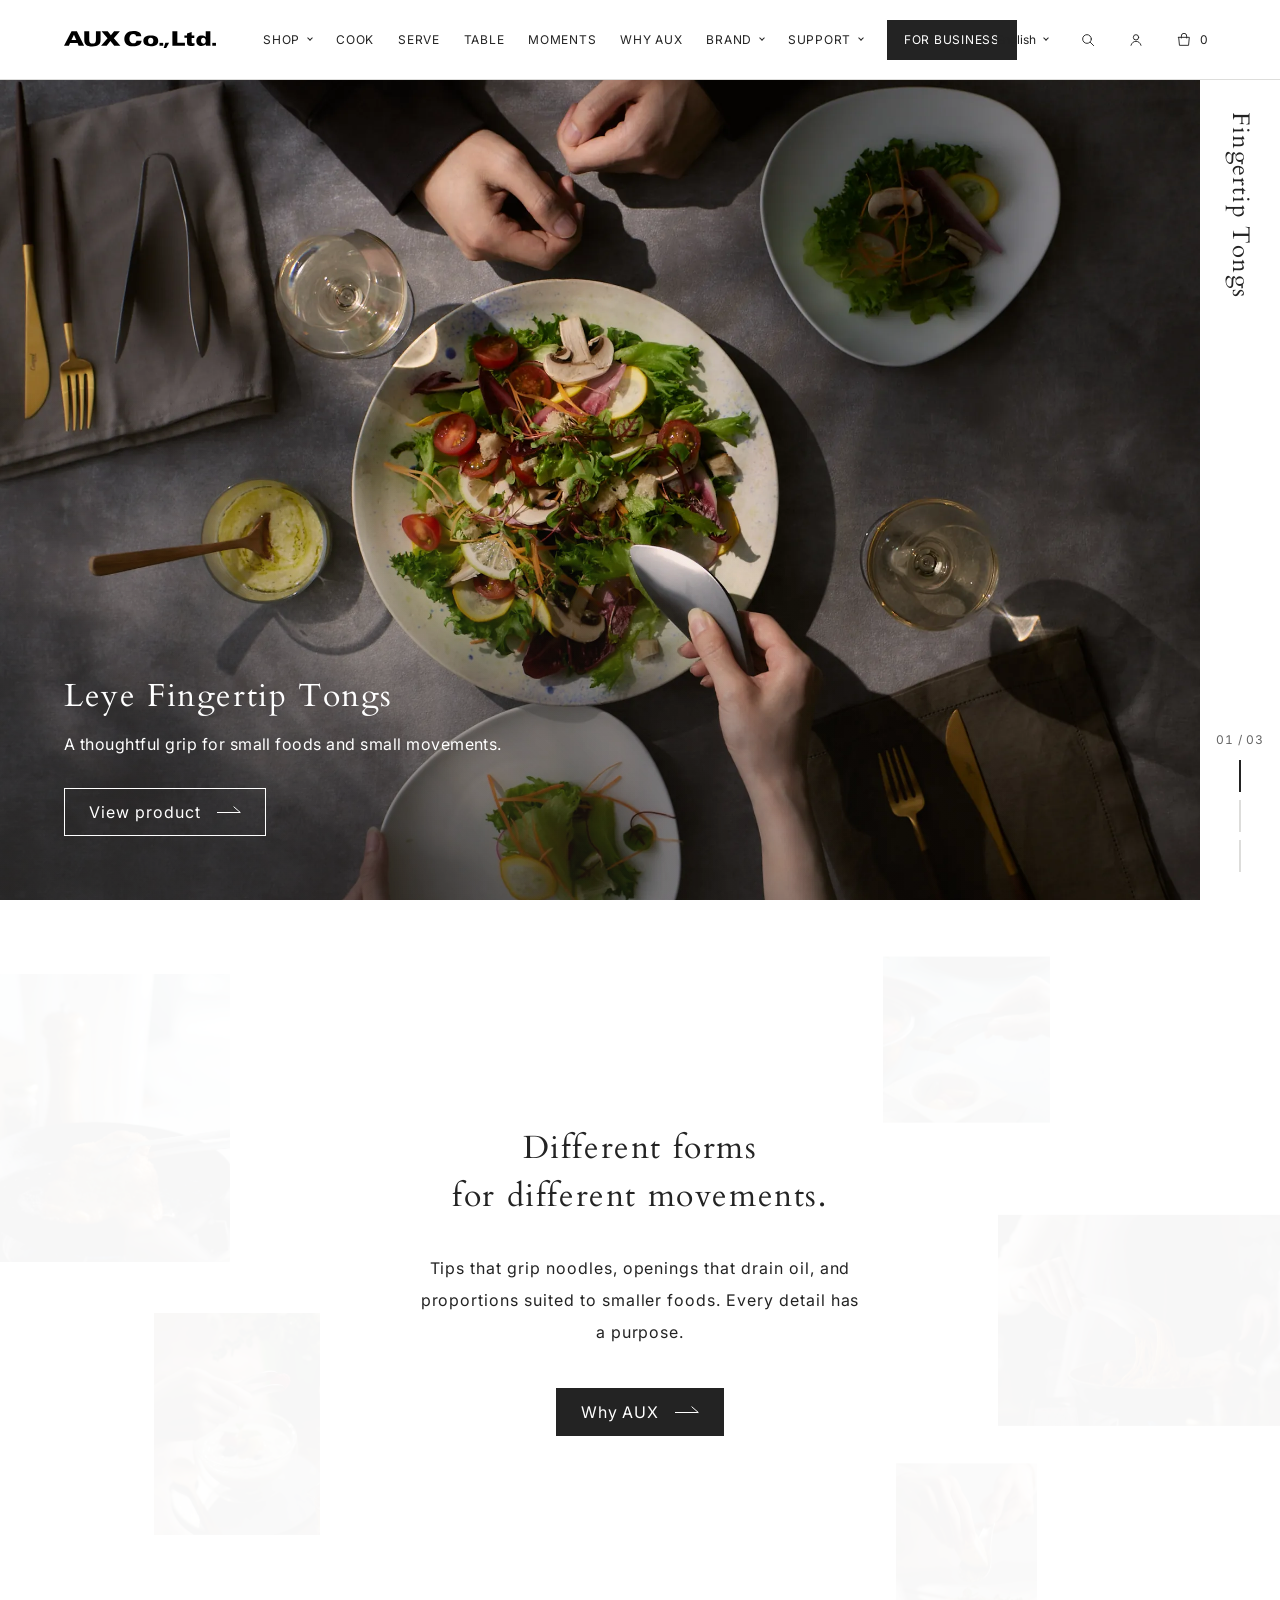
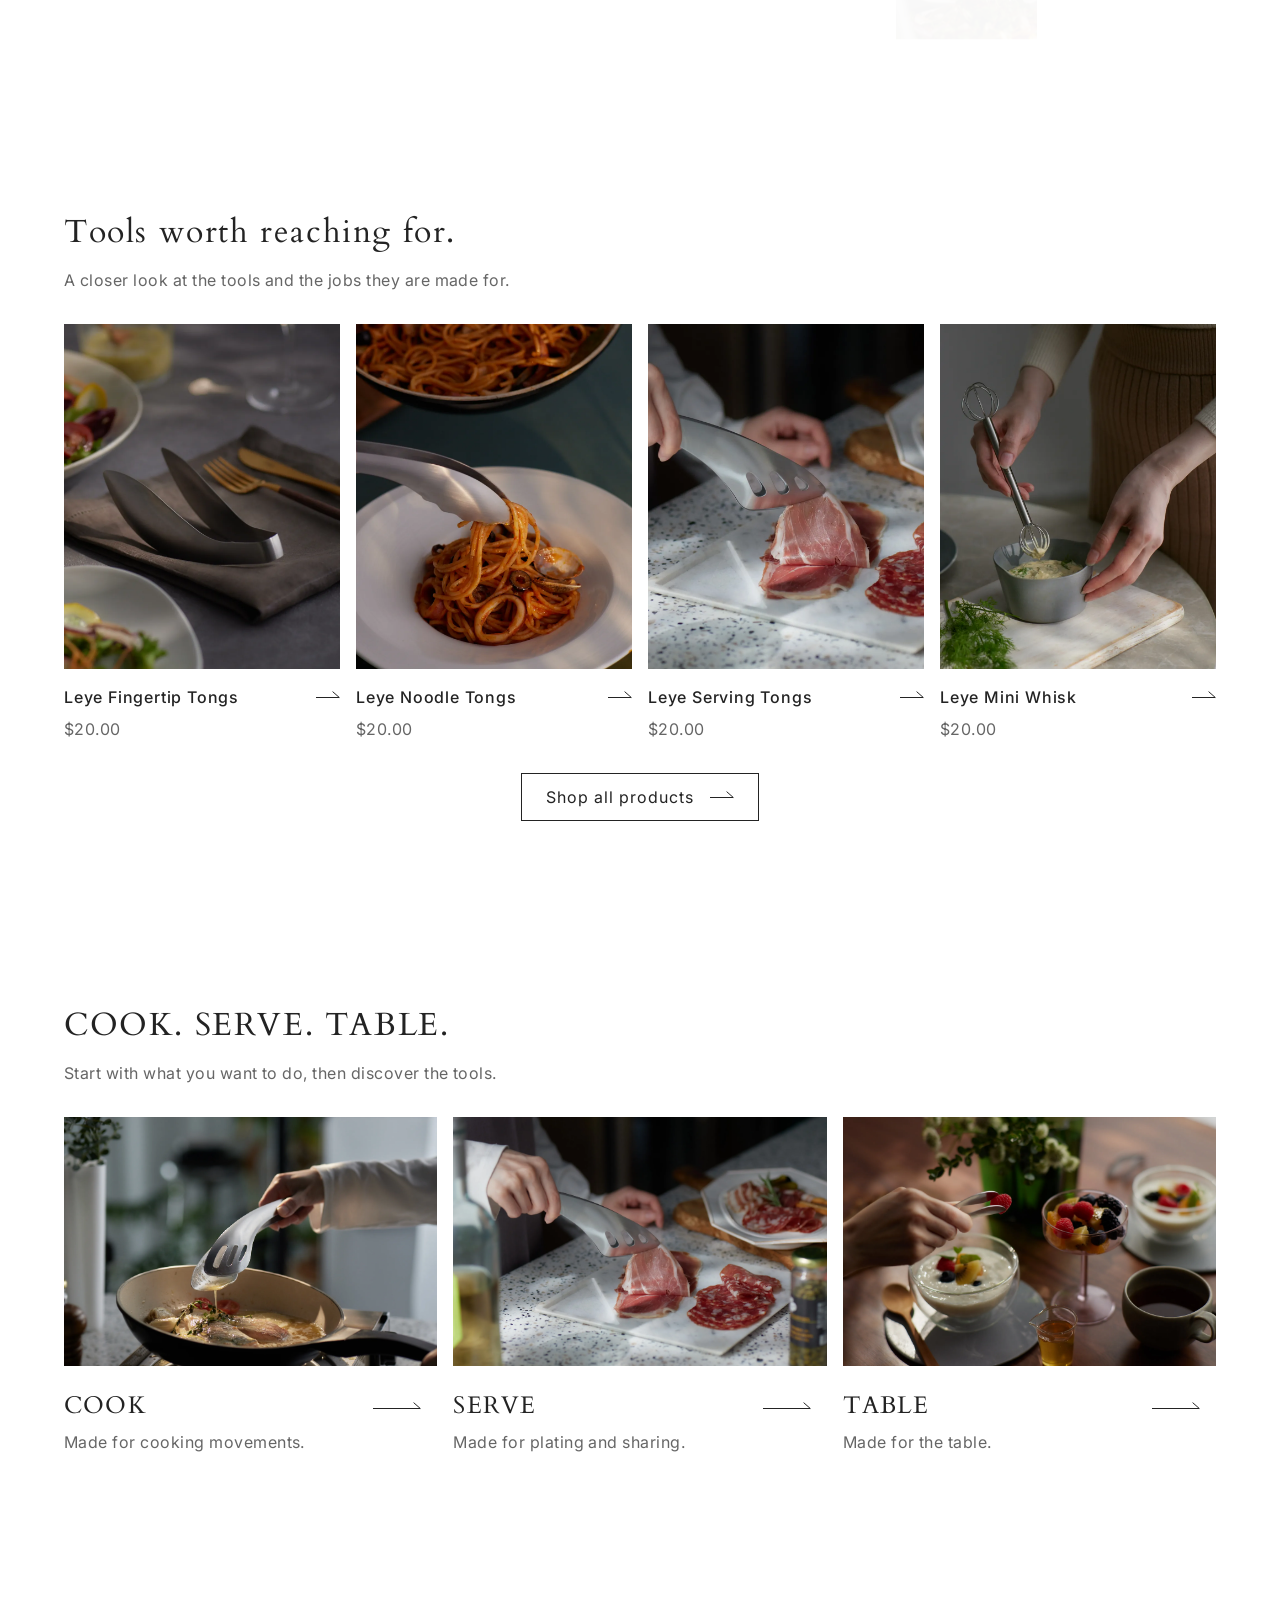
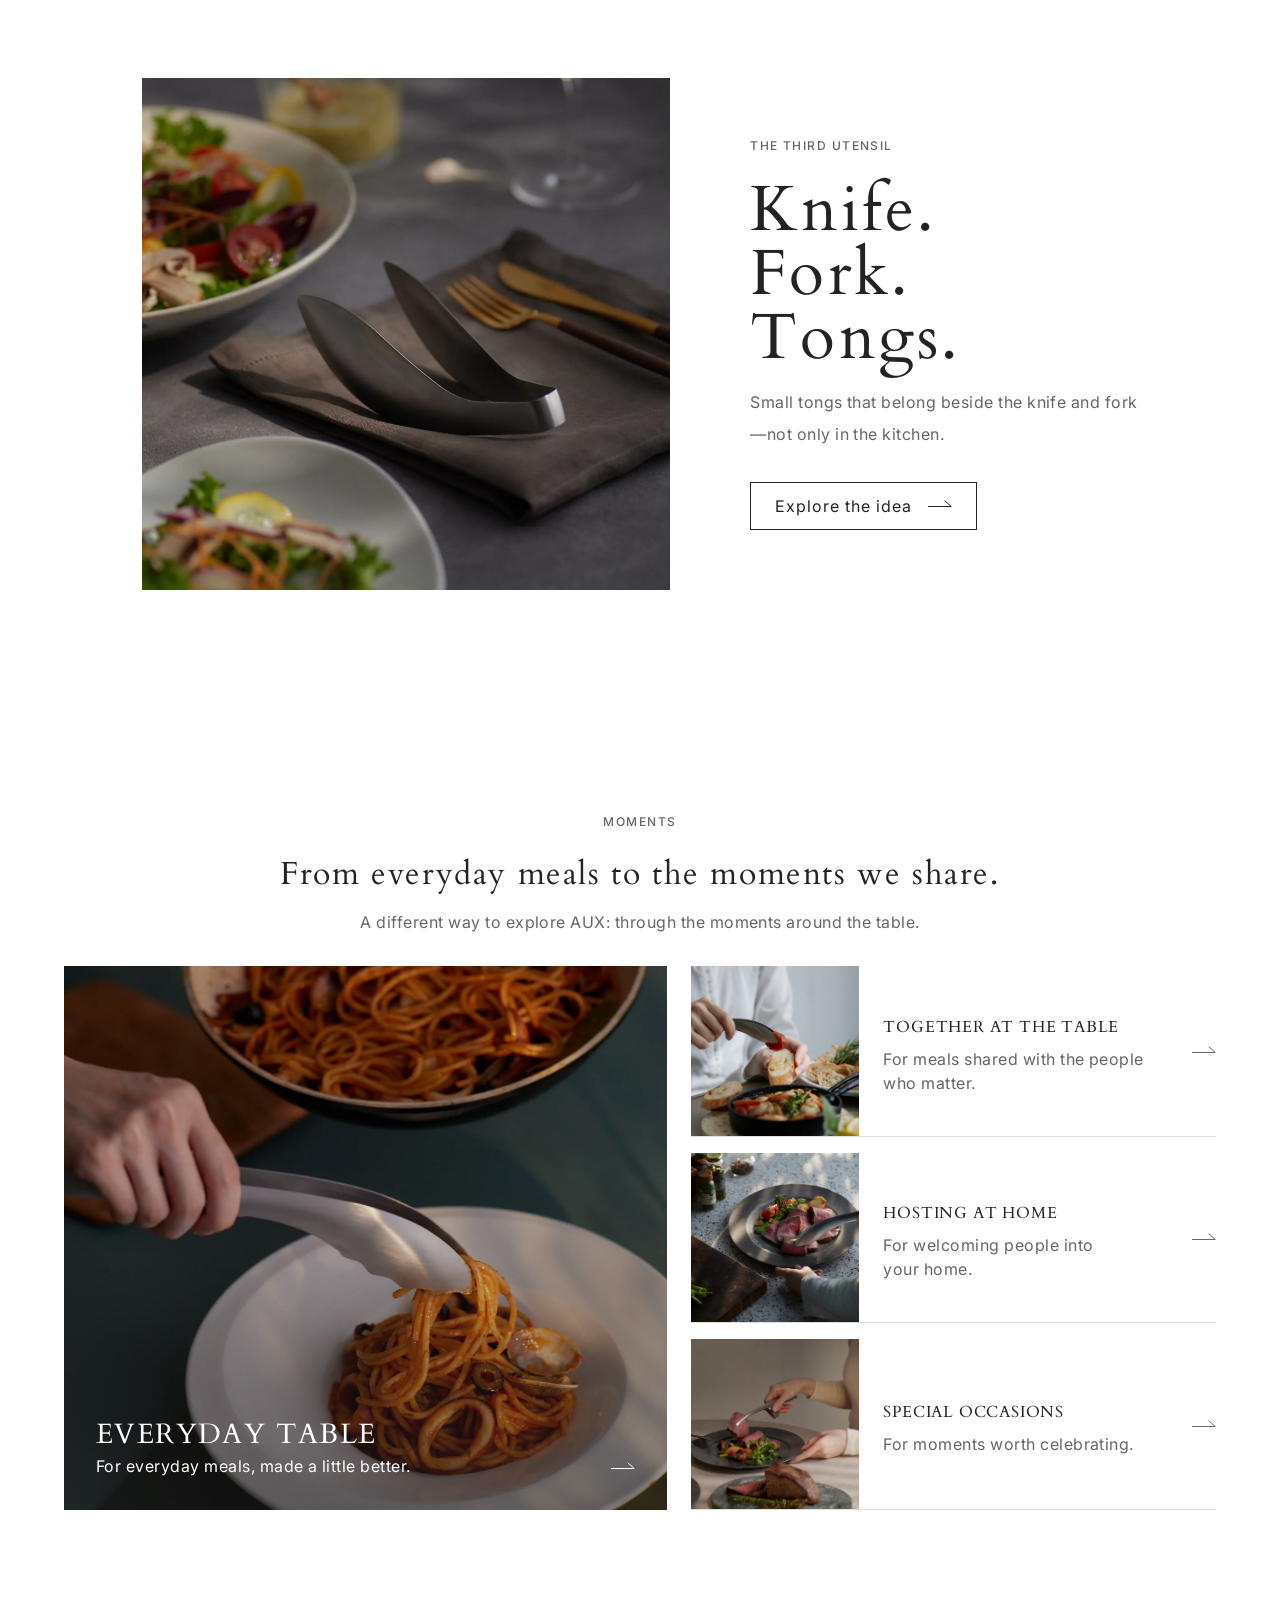
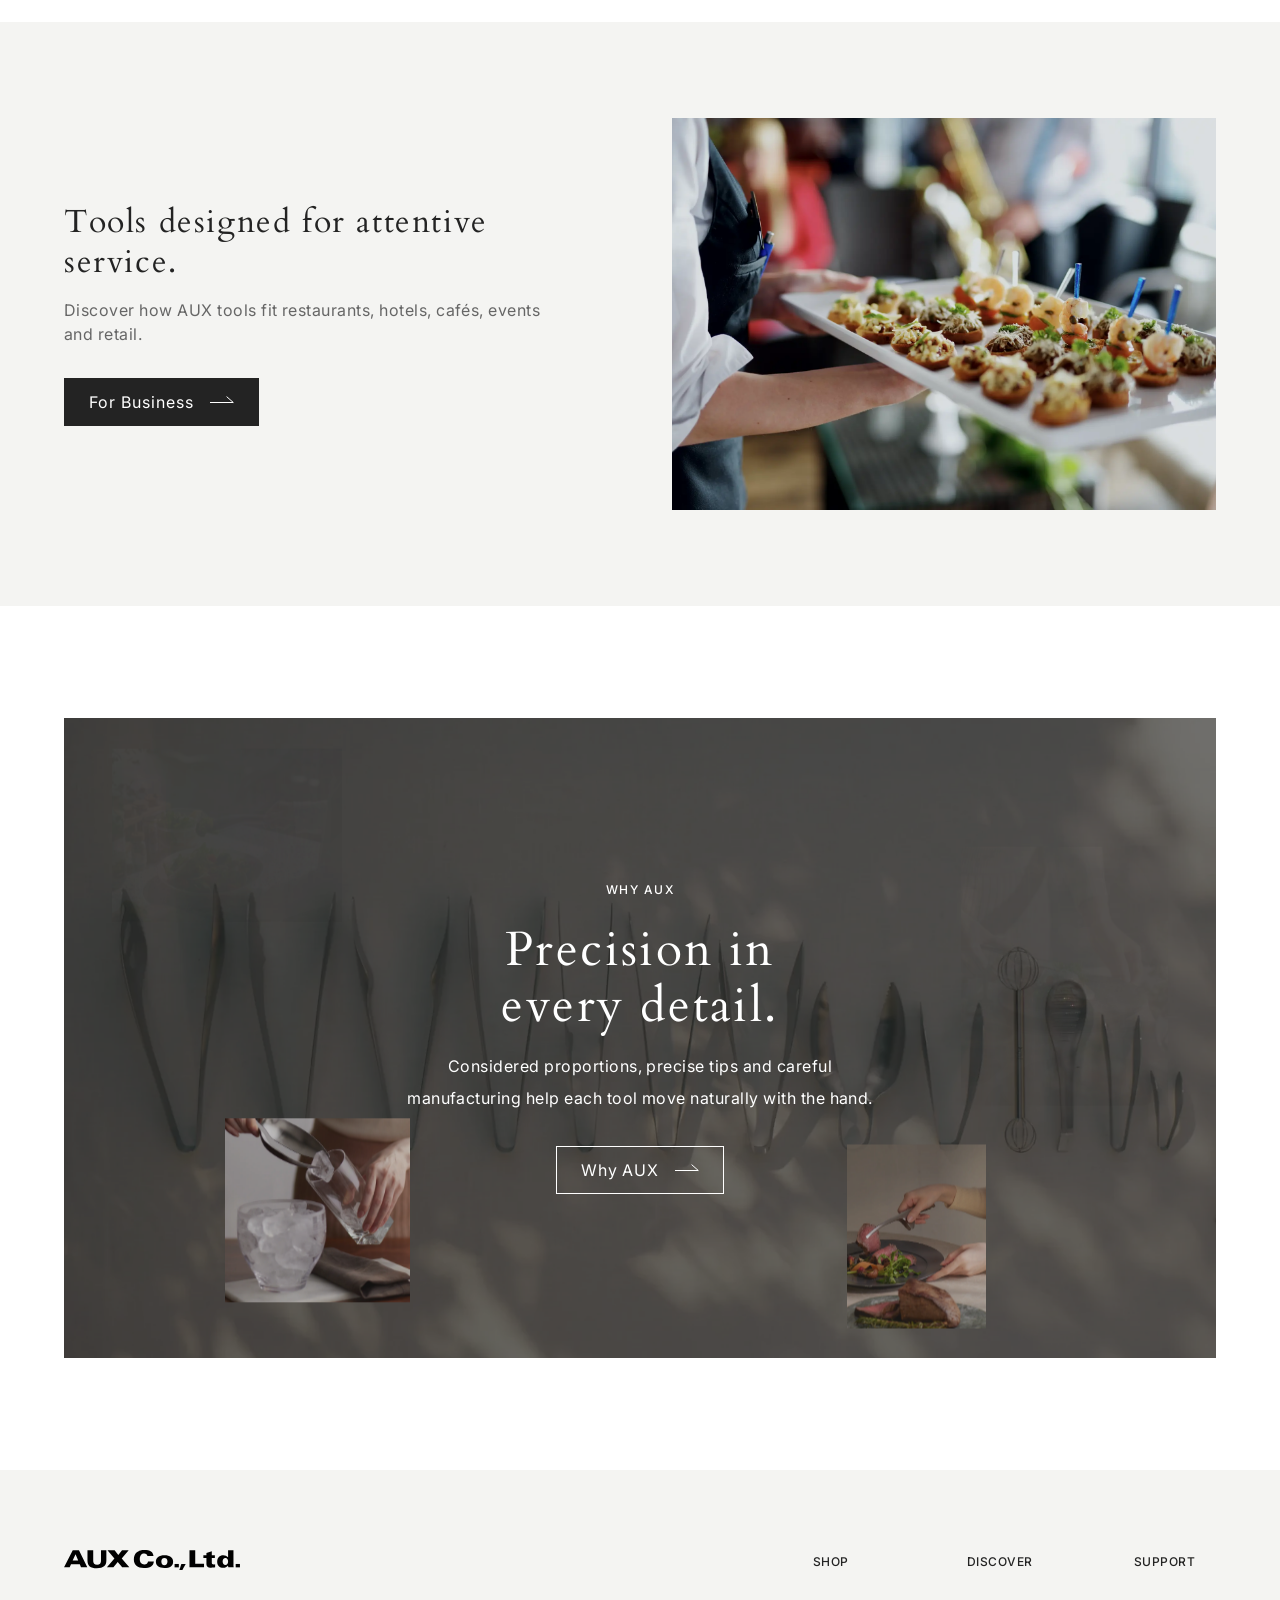
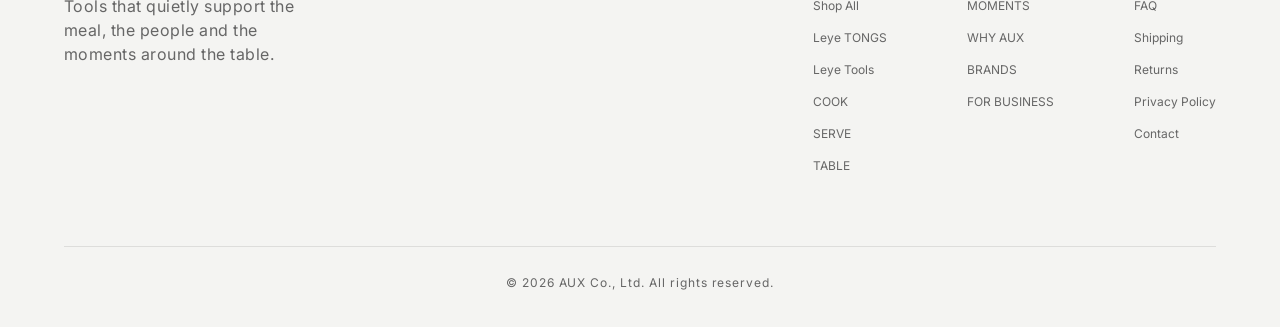
==== commit e4712f1a: "Design doc third round; cache tags 20261118-5 Co-Authored-By: Claude Opus 5.5 <noreply@anthropic.com" ====
--- a/index.html
+++ b/index.html
@@ -7,7 +7,7 @@
 <link rel="preconnect" href="https://fonts.googleapis.com">
 <link rel="preconnect" href="https://fonts.gstatic.com" crossorigin>
 <link href="https://fonts.googleapis.com/css2?family=Cardo:wght@400&family=Inter:wght@400;500;600&display=swap" rel="stylesheet">
-<link rel="stylesheet" href="./v2.css?v=20261118-4">
+<link rel="stylesheet" href="./v2.css?v=20261118-5">
 </head><body>
 <div id="app" class="preview">
   <div class="preview-bar">
@@ -36,6 +36,6 @@
   </div>
   <div class="toast" id="demo-toast" role="status" aria-live="polite"></div>
 </div>
-<script src="./v2-data.js?v=20261118-4"></script>
-<script src="./v2.js?v=20261118-4"></script>
+<script src="./v2-data.js?v=20261118-5"></script>
+<script src="./v2.js?v=20261118-5"></script>
 </body></html>
--- a/v2.css
+++ b/v2.css
@@ -784,7 +784,9 @@
  .site-section.scatter-section{min-height:0;flex-direction:column;align-items:center;padding-top:64px;padding-bottom:64px}
  .scatter-photos{position:static;display:grid;grid-template-columns:repeat(2,minmax(0,1fr));gap:16px;margin-top:48px;width:100%}
  .scatter-photo,.scatter-photo.s1,.scatter-photo.s2,.scatter-photo.s3,.scatter-photo.s4{position:static;width:auto}
- .scatter-photo.s2,.scatter-photo.s4{margin-top:48px}
+ /* Rows line up on an edge: row 1 (tall left, shorter right) shares the bottom edge, row 2 (landscape left, portrait right) shares the top edge. */
+ .scatter-photos{align-items:start}
+ .scatter-photo.s1,.scatter-photo.s2{align-self:end}
  .scatter-photo.s5{display:none}
  .scatter-copy{order:-1}
 }
@@ -816,7 +818,8 @@
 .nav-sub{position:absolute;left:0;right:0;top:100%;z-index:30;display:flex;visibility:hidden;opacity:0;transition:opacity .16s ease .3s,visibility 0s linear .46s;justify-content:center;align-items:center;padding:8px var(--page-gutter);background:var(--white);border-top:1px solid var(--line);border-bottom:1px solid var(--line)}
 .nav-item:hover .nav-sub,.nav-item:focus-within .nav-sub{visibility:visible;opacity:1;transition-delay:0s}
 .site-menu .nav-sub button{height:auto;padding:16px 32px;font-size:12px;line-height:16px;letter-spacing:var(--tracking-eyebrow);color:var(--ink)}
-.site-menu .nav-sub button+button{border-left:1px solid var(--line)}
+/* Dividers between dropdown items: 16px tall, level with the text (the item boxes are 48px tall for easier pointing). */
+.site-menu .nav-sub button+button:before{content:"";position:absolute;left:0;top:16px;height:16px;border-left:1px solid var(--line)}
 .site-menu .nav-sub button:hover,.site-menu .nav-sub button.active{text-decoration:underline;text-underline-offset:4px}
 .site-menu .nav-sub button.active:after{display:none}
 .cart-text{display:none}
@@ -1142,7 +1145,7 @@
 
 /* BRAND dropdown: ten names on one line — tighter item padding than SHOP / SUPPORT. */
 .nav-sub{flex-wrap:wrap;row-gap:0}
-.nav-item.sub-brand .nav-sub button{padding:0 16px}
+.nav-item.sub-brand .nav-sub button{padding:16px}
 /* Brands page (sample after aux-ltd.co.jp/brand): photo left, brand mark / name, line and More centred right. */
 .site-section.brand-list-section{padding-top:32px}
 .brand-list{display:grid;gap:96px}
@@ -1303,6 +1306,7 @@
  #site-app.mobile-open .site-menu .nav-item:not(.is-open) .nav-sub{display:none}
  #site-app.mobile-open .site-menu .nav-item.is-open .nav-parent{border-bottom-color:transparent}
  #site-app.mobile-open .site-menu .nav-item.is-open .nav-sub{visibility:visible;opacity:1;transition:none;display:flex;position:static;flex-direction:column;align-items:stretch;justify-content:flex-start;gap:0;padding:0 0 16px 16px;background:none;border:0;border-bottom:1px solid var(--line)}
+ #site-app.mobile-open .site-menu .nav-sub button:before{display:none}
  #site-app.mobile-open .site-menu .nav-sub button{height:48px;min-height:48px;padding:0;border:0;text-align:left;font-size:12px;line-height:16px;letter-spacing:var(--tracking-ui)}
  #site-app.mobile-open .site-menu button.nav-business{display:flex;align-items:center;justify-content:center;width:100%;height:48px;min-height:48px;margin-top:32px;padding:0 24px;border:1px solid var(--ink)}
  #site-app.mobile-open .site-menu .nav-lang{display:flex;gap:24px;margin-top:24px}
@@ -1324,3 +1328,11 @@
 #site-app .moment-jumps.has-photos{border:0;gap:8px;grid-auto-rows:1fr}
 #site-app .moment-jumps.has-photos button{border:0}
 @media(max-width:880px){#site-app .moment-jumps.cols-5 button:last-child:nth-child(odd){aspect-ratio:auto}}
+/* Wide chapters (WHY AUX "Knife. Fork. Tongs.", MOMENTS 01 / 03): heading and text form one group centred on the page,
+   144px apart (was a 5:7 split across the full width, ~290px of air between them). Phones: 16px between heading and text. */
+@media(min-width:881px){
+ .chapter.is-wide .chapter-copy{grid-template-columns:fit-content(480px) minmax(0,592px);column-gap:144px;justify-content:center}
+}
+@media(max-width:880px){
+ .chapter-copy{row-gap:16px}
+}
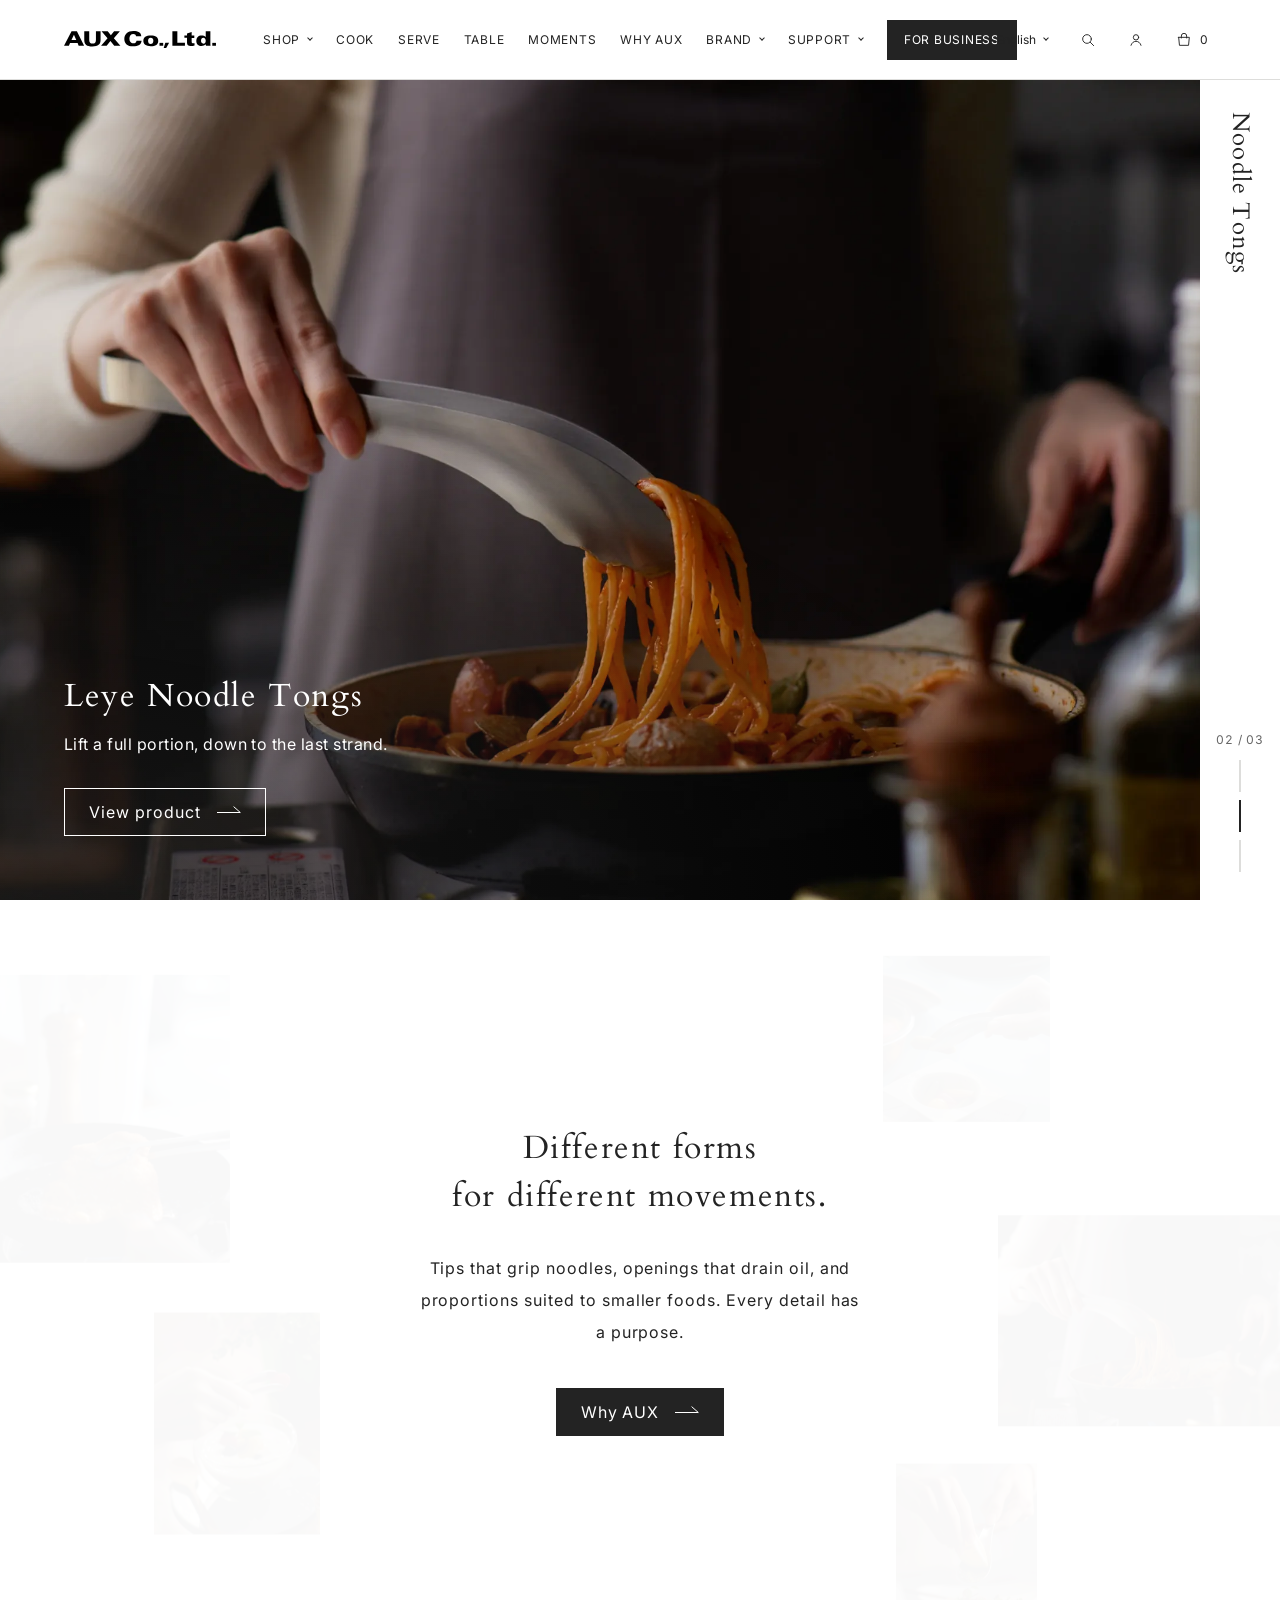
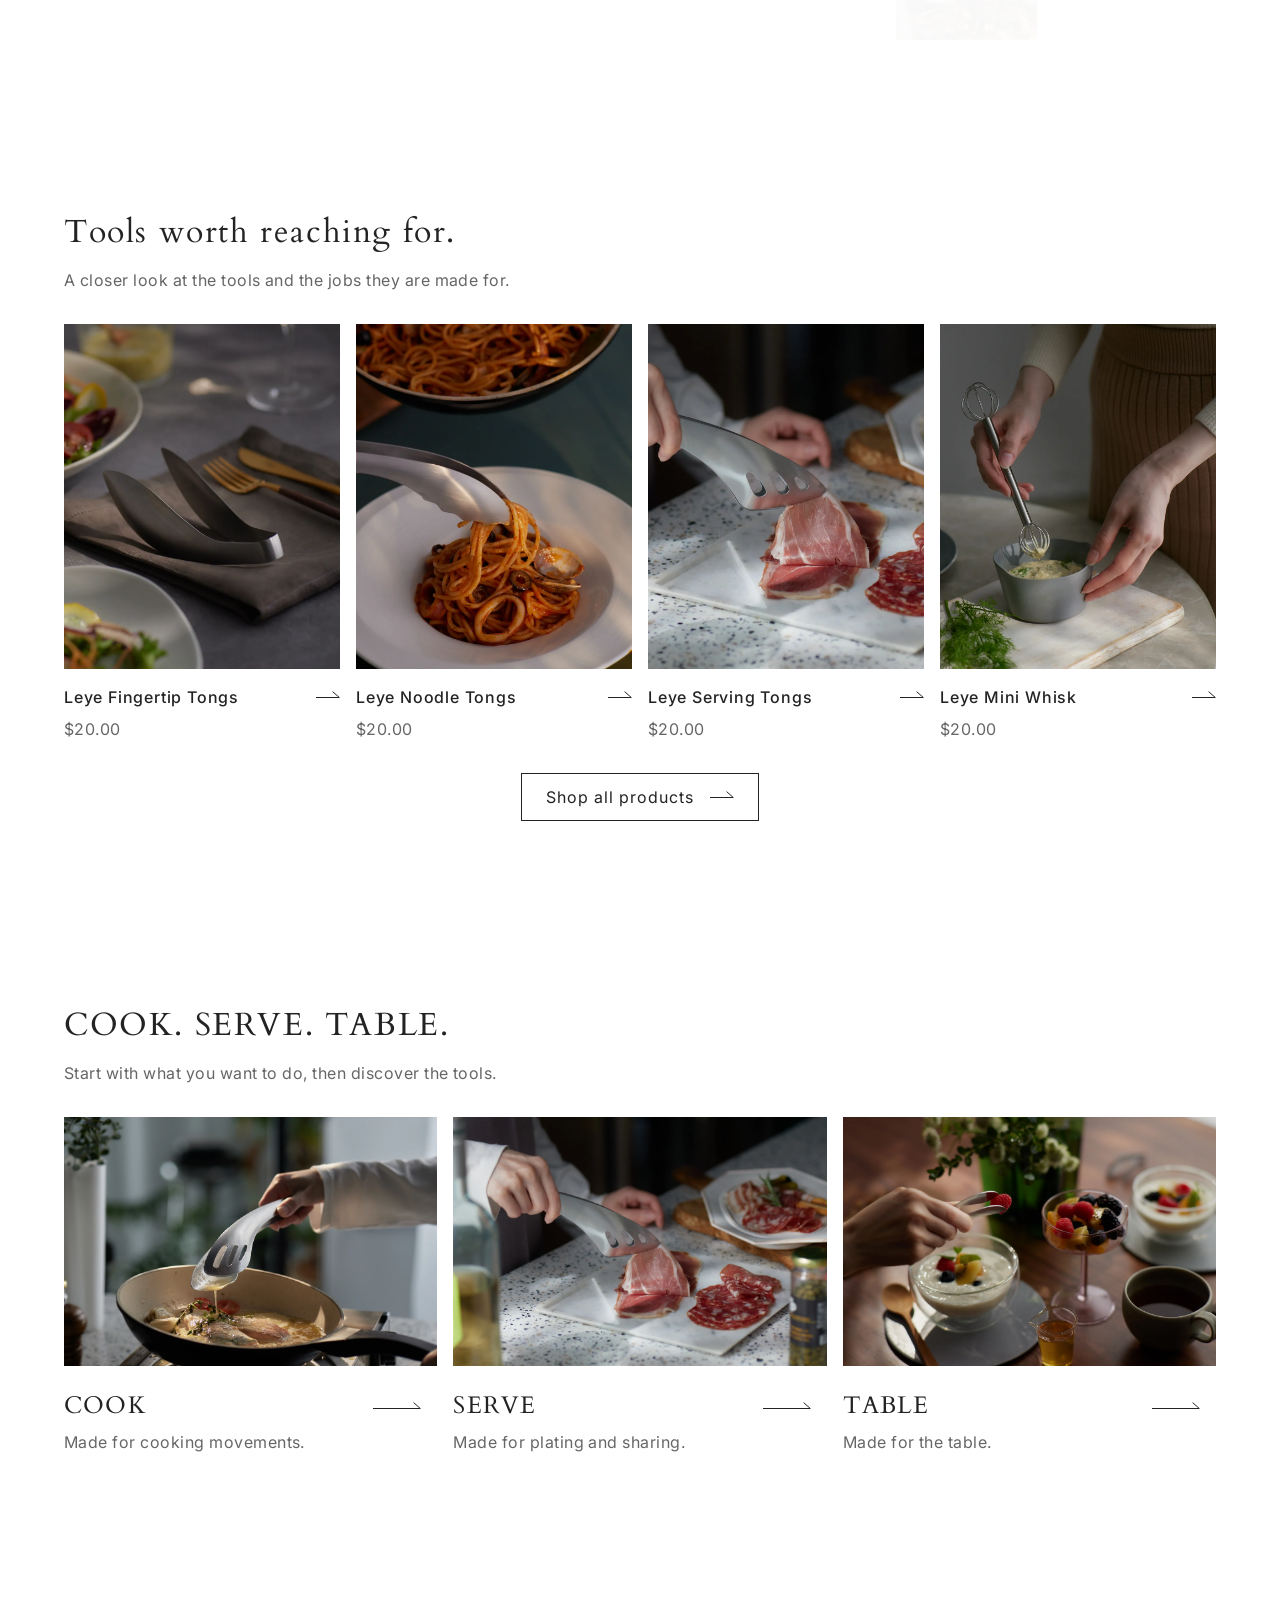
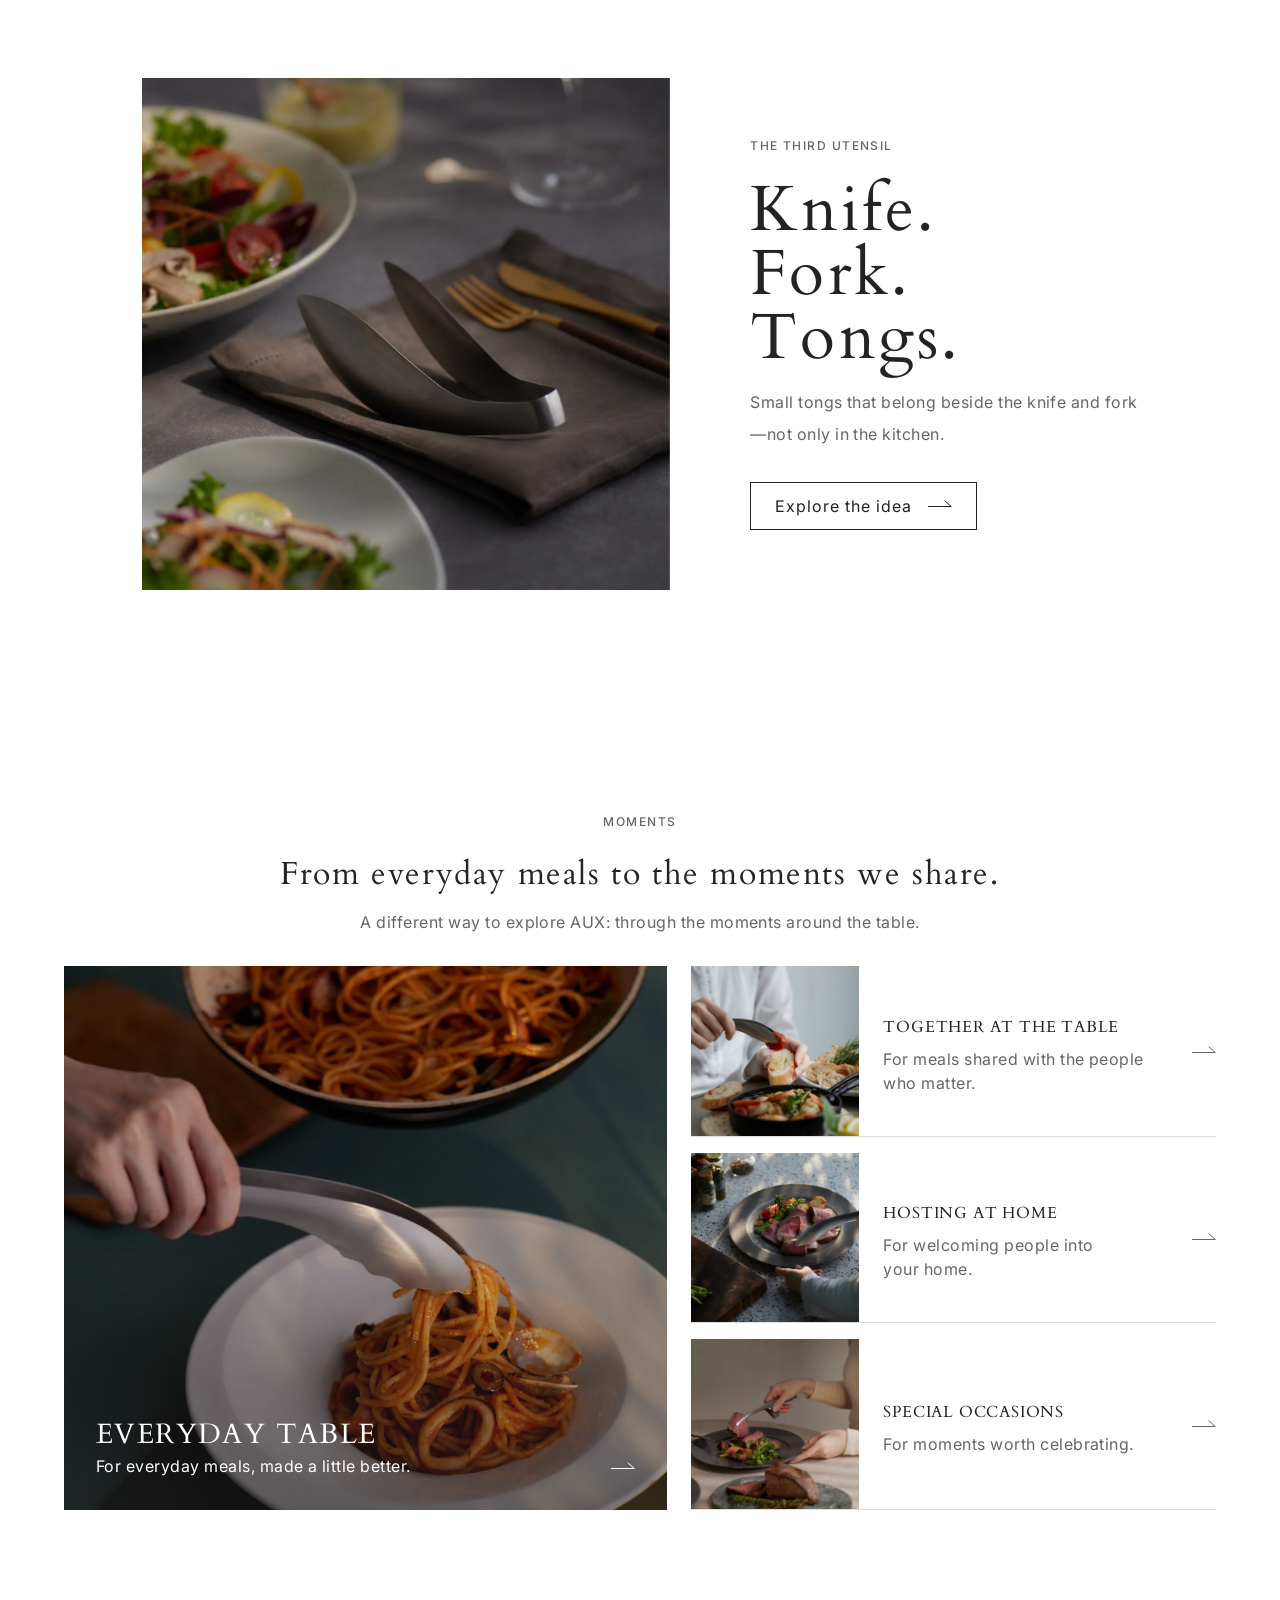
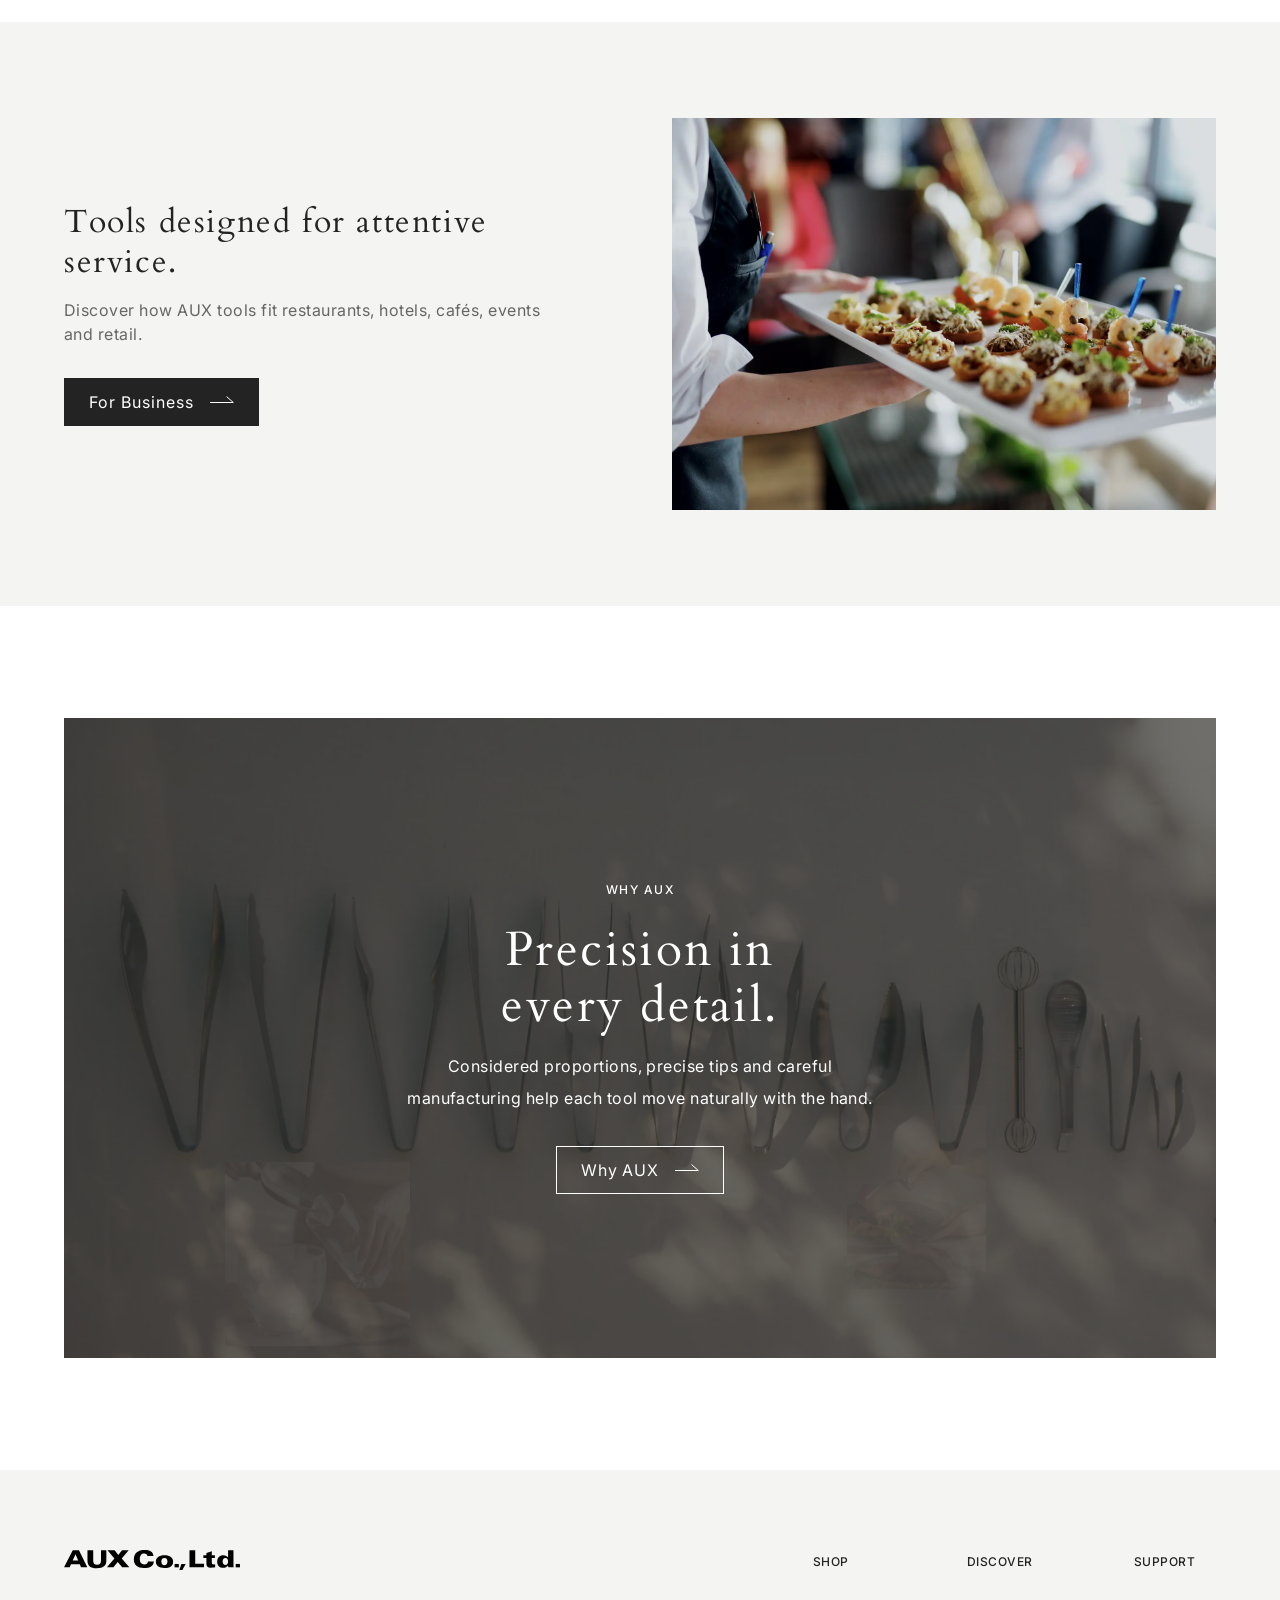
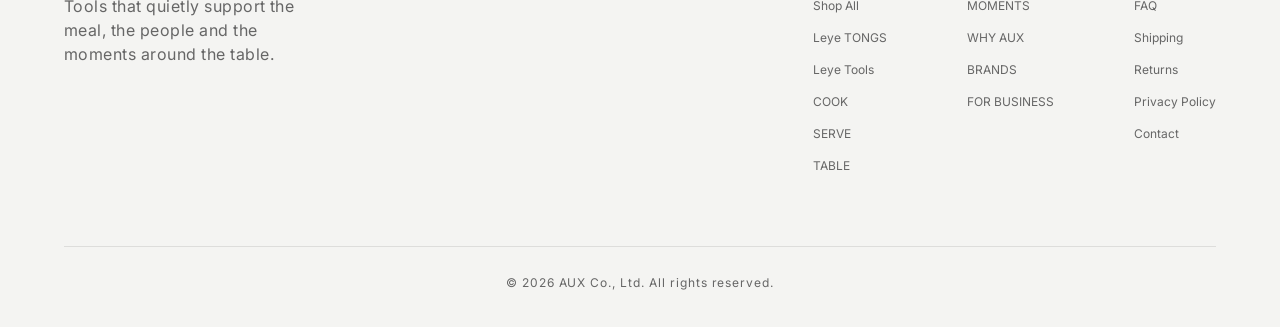
==== commit 86a6b8cc: "Fourth round: simple floating photos, gallery thumbs, comparison drag, reviews, JA copy - Floating p" ====
--- a/index.html
+++ b/index.html
@@ -7,7 +7,7 @@
 <link rel="preconnect" href="https://fonts.googleapis.com">
 <link rel="preconnect" href="https://fonts.gstatic.com" crossorigin>
 <link href="https://fonts.googleapis.com/css2?family=Cardo:wght@400&family=Inter:wght@400;500;600&display=swap" rel="stylesheet">
-<link rel="stylesheet" href="./v2.css?v=20261118-5">
+<link rel="stylesheet" href="./v2.css?v=20261118-6">
 </head><body>
 <div id="app" class="preview">
   <div class="preview-bar">
@@ -36,6 +36,6 @@
   </div>
   <div class="toast" id="demo-toast" role="status" aria-live="polite"></div>
 </div>
-<script src="./v2-data.js?v=20261118-5"></script>
-<script src="./v2.js?v=20261118-5"></script>
+<script src="./v2-data.js?v=20261118-6"></script>
+<script src="./v2.js?v=20261118-6"></script>
 </body></html>
--- a/v2.css
+++ b/v2.css
@@ -519,8 +519,11 @@
 .kinto-gallery{display:grid;grid-template-columns:72px minmax(0,1fr);column-gap:24px;min-height:608px;padding:var(--pdp-top-gutter) 24px 32px var(--page-gutter);align-items:start;background:var(--white)}
 .kinto-thumbs{display:flex;flex-direction:column;gap:16px;align-items:stretch;justify-content:flex-start}
 .kinto-thumb{width:72px;height:72px;border:1px solid transparent;background:var(--surface);padding:0;overflow:hidden;display:block;flex:none}
-.kinto-thumb.active{border-color:var(--ink)}
-.kinto-thumb img{width:100%;height:100%;object-fit:cover}
+.kinto-thumb.active{border-color:var(--line)}
+.kinto-thumb img{width:100%;height:100%;object-fit:cover;transition:opacity .3s ease}
+/* Thumbnails not on show are dimmed; the one on show is at full strength. */
+.kinto-thumb:not(.active) img{opacity:.4}
+@media(hover:hover){.kinto-thumb:not(.active):hover img{opacity:.72}}
 .kinto-stage{position:relative;min-width:0;height:600px;display:flex;align-items:center;justify-content:center}
 .kinto-main{width:100%;height:100%;display:flex;align-items:flex-start;justify-content:center;background:var(--white)}
 .kinto-main img{max-width:100%;max-height:calc(100% - 72px);object-fit:contain;object-position:center top;display:block;width:100%;height:100%}
@@ -764,7 +767,7 @@
    ============================================================ */
 .site-section.scatter-section{position:relative;overflow:hidden;display:flex;align-items:flex-start;justify-content:center;padding-top:var(--space-28);padding-bottom:calc(var(--space-24) + var(--space-14))}
 .scatter-photos{position:absolute;inset:var(--space-8) 0 var(--space-14) 0;pointer-events:none}
-.scatter-photo{position:absolute;will-change:transform,opacity}
+.scatter-photo{position:absolute;will-change:translate,opacity}
 .scatter-photo .photo{width:100%}
 .scatter-photo.s1{top:0;left:0;width:18%}
 .scatter-photo.s1 .photo{aspect-ratio:4/5}
@@ -830,7 +833,7 @@
 .lang-menu{position:absolute;right:0;top:100%;z-index:30;display:none;flex-direction:column;min-width:128px;padding:8px 0;background:var(--white);border:1px solid var(--line)}
 .lang-switch:hover .lang-menu,.lang-switch:focus-within .lang-menu{display:flex}
 .site-util .lang-menu button{padding:8px 16px;letter-spacing:var(--tracking-eyebrow)}
-.site-util .lang-menu button:hover,.site-util .lang-menu button.active{text-decoration:underline;text-underline-offset:4px}
+.site-util .lang-menu button:hover,.site-util .lang-menu button.active{text-decoration:underline;text-decoration-thickness:2px;text-underline-offset:4px}  /* same 2px as the global nav's active line */
 .nav-lang{display:none}
 
 /* Narrow screens: menu icon left, logo centred, "CART (0)" right. */
@@ -908,12 +911,17 @@
    ============================================================ */
 .compare-head{display:flex;justify-content:space-between;align-items:flex-end;gap:24px}
 .compare-controls{display:flex;align-items:center;gap:8px;margin-bottom:32px;flex:none}
+.compare-head .section-head{min-width:0}
+.compare-head .section-head .body-md{max-width:none}  /* one line on desktop (the 720px cap left "and moment." alone) */
 .compare-count{min-width:72px;margin-right:8px;font-size:12px;line-height:16px;letter-spacing:var(--tracking-index);color:var(--muted);font-variant-numeric:tabular-nums;text-align:right}
 .compare-step{display:inline-flex;align-items:center;justify-content:center;width:40px;height:40px;padding:0;border:1px solid var(--muted);background:var(--white);color:var(--ink)}
 .compare-step:hover{border-color:var(--ink)}
 .compare-step:disabled{border-color:var(--line);color:var(--line);cursor:default}
 .compare-step.prev .arw{transform:scaleX(-1)}
-.pdp-comparison.compare-track{display:grid;grid-auto-flow:column;grid-auto-columns:calc(100% / 4.5);grid-template-columns:none;gap:0;background:none;border:0;border-top:1px solid var(--line);border-bottom:1px solid var(--line);overflow-x:auto;scroll-snap-type:x mandatory;scroll-behavior:smooth;scrollbar-width:none;overscroll-behavior-x:contain}
+.pdp-comparison.compare-track{display:grid;grid-auto-flow:column;grid-auto-columns:calc(100% / 4.5);grid-template-columns:none;gap:0;background:none;border:0;border-top:1px solid var(--line);border-bottom:1px solid var(--line);overflow-x:auto;overflow-y:hidden;scroll-snap-type:x mandatory;scroll-behavior:smooth;scrollbar-width:none;overscroll-behavior-x:contain}
+/* Mouse: press and drag sideways (bindCompare). */
+@media(hover:hover) and (pointer:fine){.compare-track{cursor:grab}}
+.compare-track.is-dragging{cursor:grabbing;scroll-snap-type:none;scroll-behavior:auto;user-select:none;-webkit-user-select:none}
 .compare-track::-webkit-scrollbar{display:none}
 .compare-track article{scroll-snap-align:start;border-right:1px solid var(--line)}
 .compare-track article:first-child{border-left:1px solid var(--line)}
@@ -922,7 +930,7 @@
 @media(max-width:880px){.pdp-comparison.compare-track{grid-auto-columns:calc(100% / 2.5)}}
 @media(max-width:552px){
  .compare-head{flex-direction:column;align-items:flex-start;gap:0}
- .compare-controls{margin-bottom:24px}
+ .compare-controls{margin-bottom:24px;align-self:flex-end}  /* stays on the right when the head stacks */
  .pdp-comparison.compare-track{grid-auto-columns:80%}
 }
 
@@ -940,7 +948,13 @@
 .review-meta{display:flex;flex-direction:column;gap:8px;font-size:12px;line-height:16px;letter-spacing:var(--tracking-ui);color:var(--muted)}
 #site-app .review-item h3{font-family:var(--font);font-weight:500;font-size:var(--fs-card-title);line-height:var(--lh-card-title);margin:0 0 8px;color:var(--ink)}
 #site-app .review-item p{margin:0;color:var(--muted)}
-@media(max-width:880px){.review-shell{grid-template-columns:minmax(0,1fr);gap:48px}}
+@media(max-width:880px){
+ .review-shell{grid-template-columns:minmax(0,1fr);gap:48px}
+ /* Stacked: the button sits to the right of the score, stars and count instead of below them. */
+ .review-overview{display:grid;grid-template-columns:minmax(0,1fr) auto;column-gap:24px}
+ .review-overview>*{grid-column:1}
+ .review-overview>.btn-row{grid-column:2;grid-row:1/span 3;align-self:center;margin-top:0}
+}
 @media(max-width:552px){.review-item{grid-template-columns:minmax(0,1fr);gap:16px}}
 .review-stars .star{color:var(--line)}
 .review-stars .star.on{color:var(--ink)}
@@ -1106,7 +1120,7 @@
 .why-band-bg{position:absolute;inset:0}
 .why-band-bg .photo{position:absolute;inset:0}
 .why-band-bg:after{content:"";position:absolute;inset:0;background:color-mix(in srgb,var(--ink) 64%,transparent)}
-.why-float{position:absolute;z-index:1;will-change:transform,opacity}
+.why-float{position:absolute;z-index:1;will-change:translate,opacity}
 .why-float .photo{width:100%}
 .why-float.f1{top:48px;left:48px;width:20%}
 .why-float.f1 .photo{aspect-ratio:4/3}
@@ -1241,10 +1255,7 @@
 #site-app .product-card .photo .photo-alt,#site-app .compare-track article .photo .photo-alt{transition:opacity .6s ease,transform 1.6s cubic-bezier(.2,.7,.2,1)}
 
 /* Floating photos (HOME Different forms, WHY AUX band; see bindFloat): opacity and drift follow
-   the scroll position; no time-based motion. */
-.float-item{translate:0 var(--py,0px);will-change:translate,opacity}
-.float-probe{position:absolute;left:0;width:8px;pointer-events:none;opacity:0}
-.float-probe i{display:block;height:16px}
+   the scroll position, set inline from the photo's own position; no time-based motion. */
 
 
 /* ============================================================
@@ -1311,7 +1322,7 @@
  #site-app.mobile-open .site-menu button.nav-business{display:flex;align-items:center;justify-content:center;width:100%;height:48px;min-height:48px;margin-top:32px;padding:0 24px;border:1px solid var(--ink)}
  #site-app.mobile-open .site-menu .nav-lang{display:flex;gap:24px;margin-top:24px}
  #site-app.mobile-open .site-menu .nav-lang button{height:48px;min-height:48px;padding:0;border:0;letter-spacing:var(--tracking-eyebrow)}
- #site-app.mobile-open .site-menu .nav-lang button.active{text-decoration:underline;text-underline-offset:4px}
+ #site-app.mobile-open .site-menu .nav-lang button.active{text-decoration:underline;text-decoration-thickness:2px;text-underline-offset:4px}
 }
 
 /* Photo carousels (PDP gallery, FOR BUSINESS sectors): the prev / next arrows leave the photo and sit in the bar row
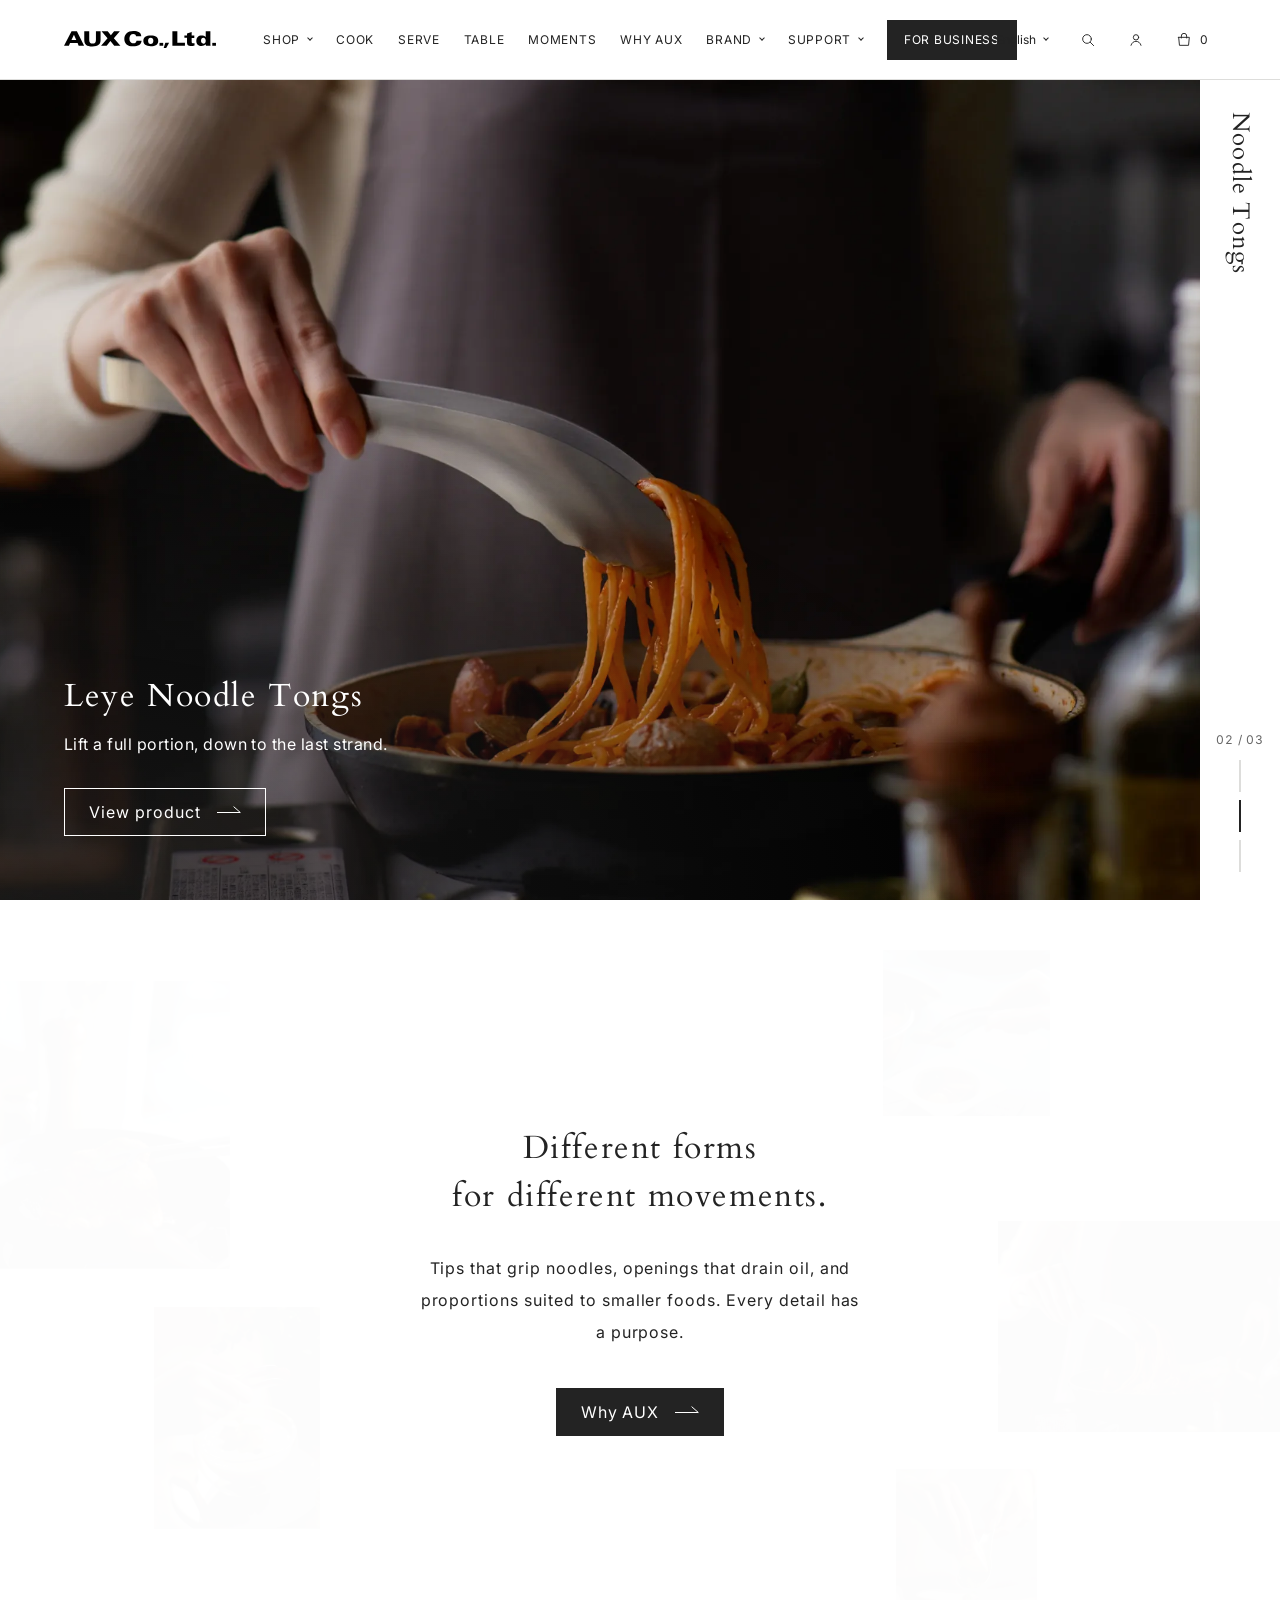
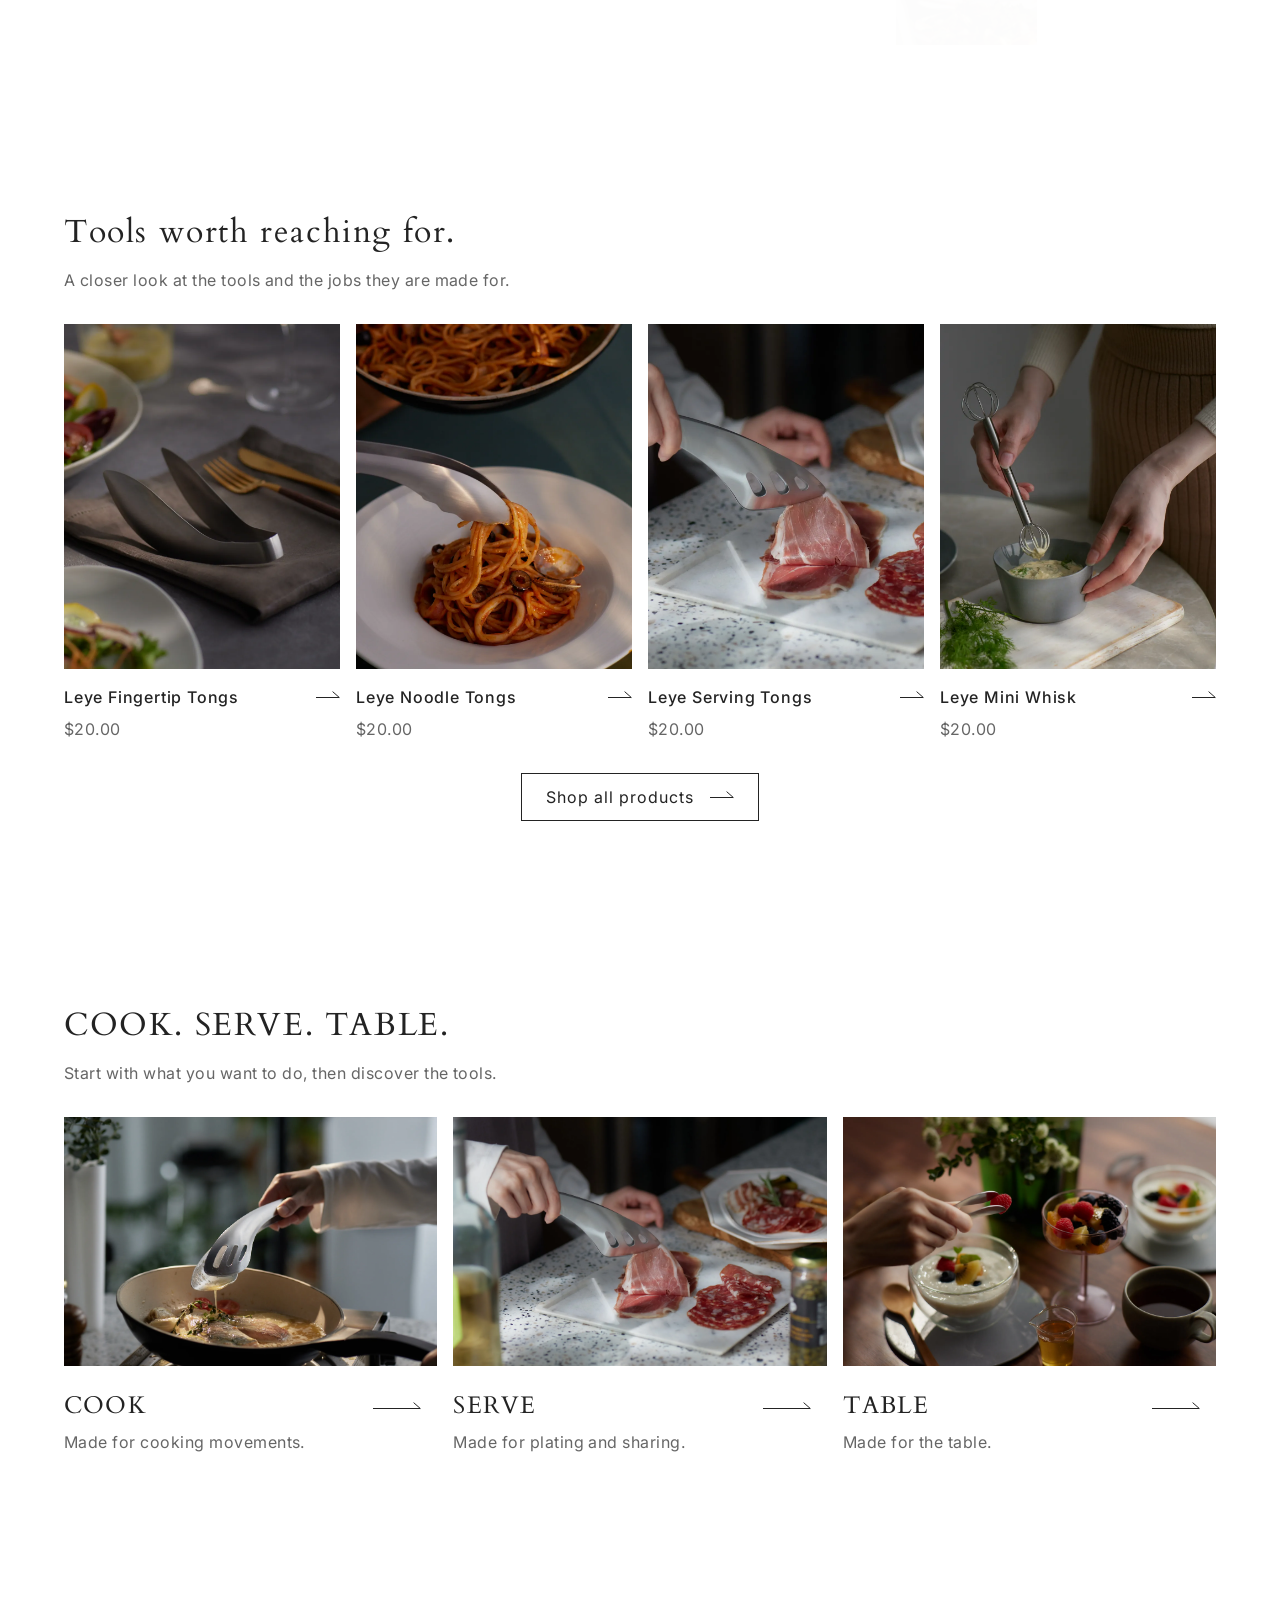
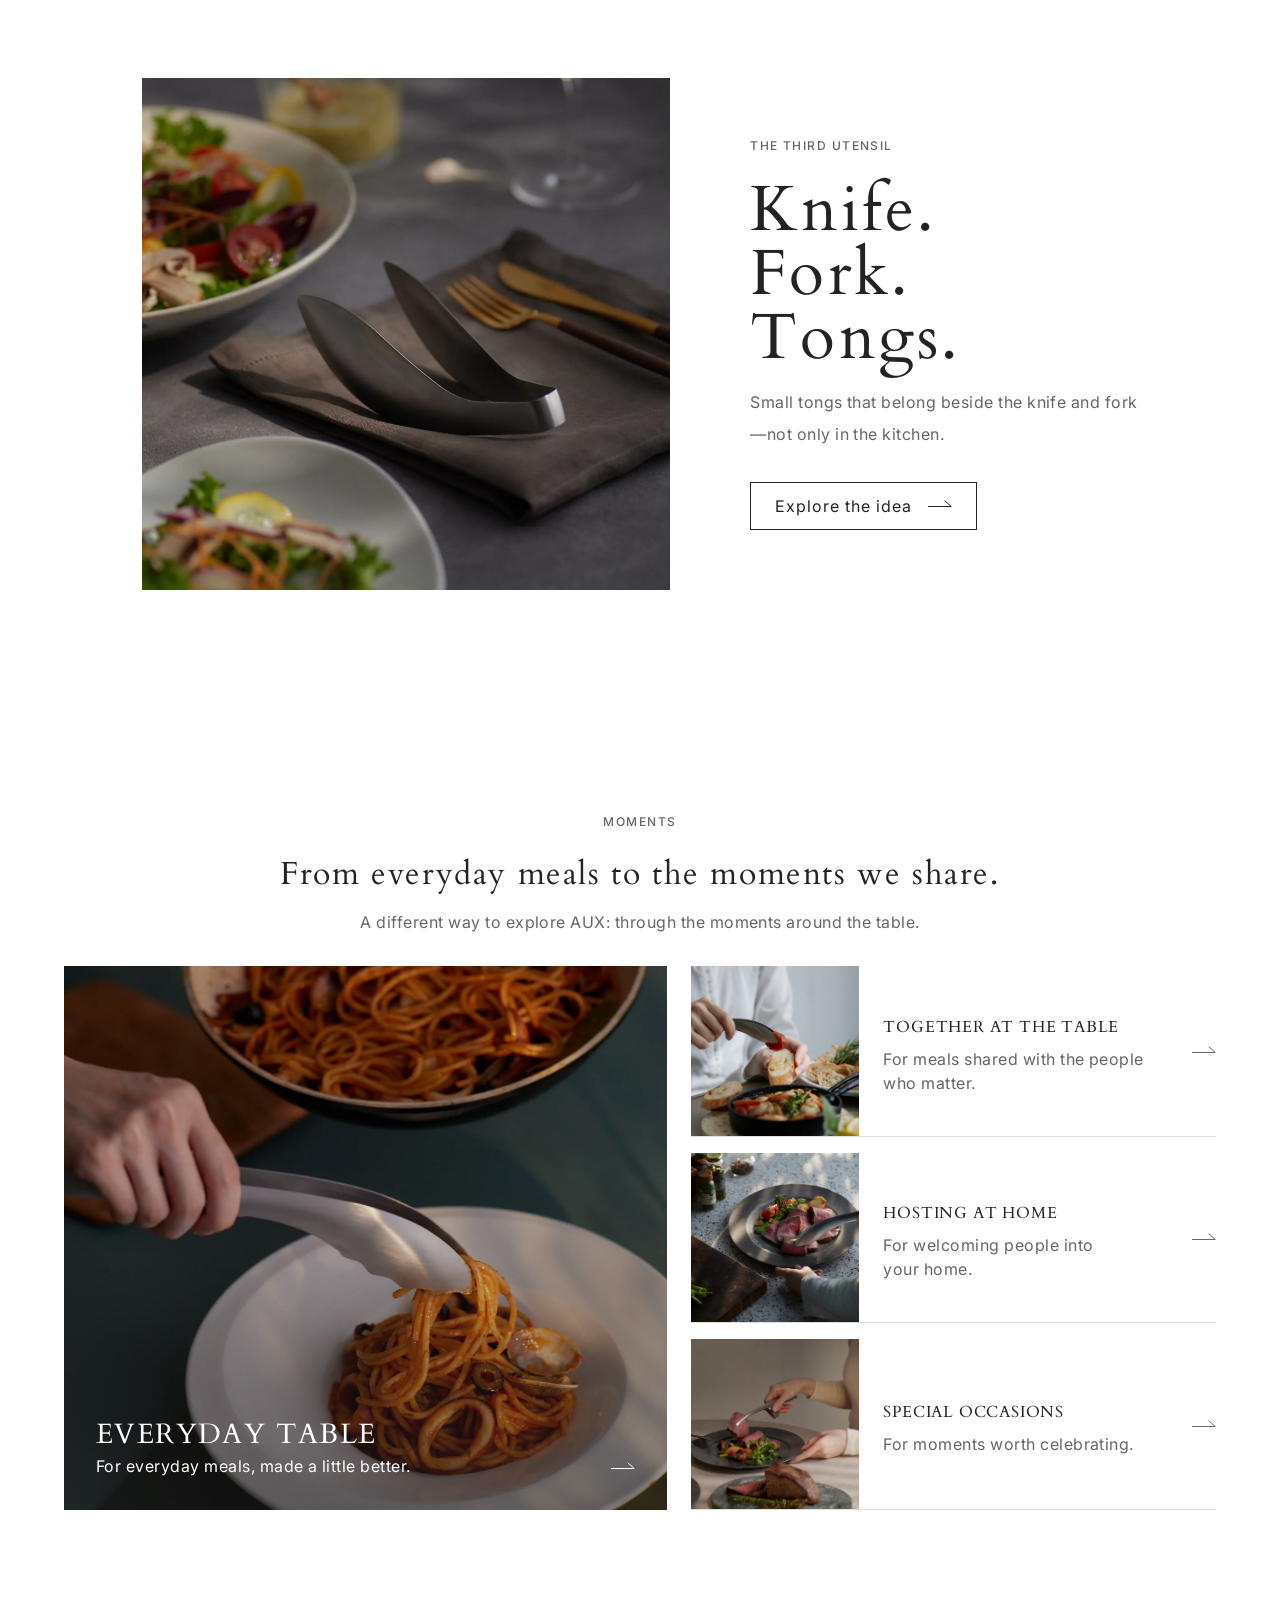
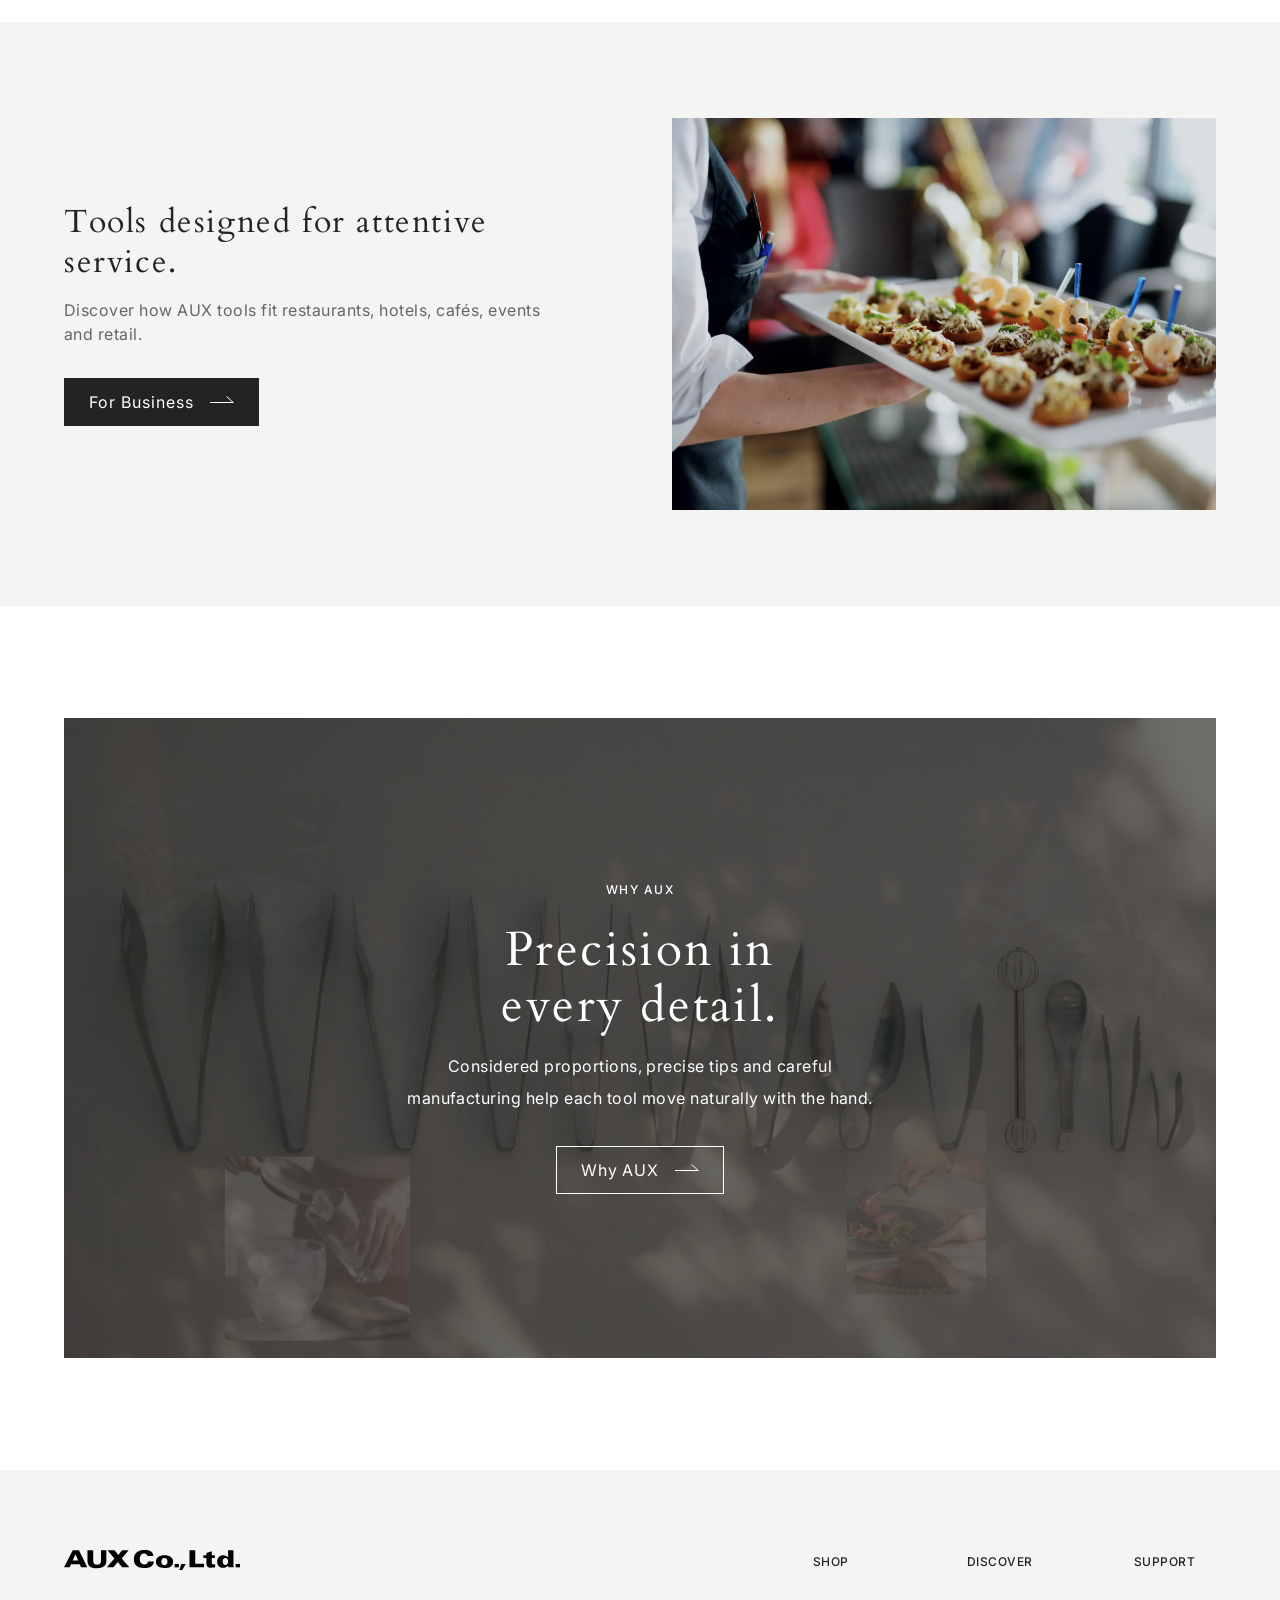
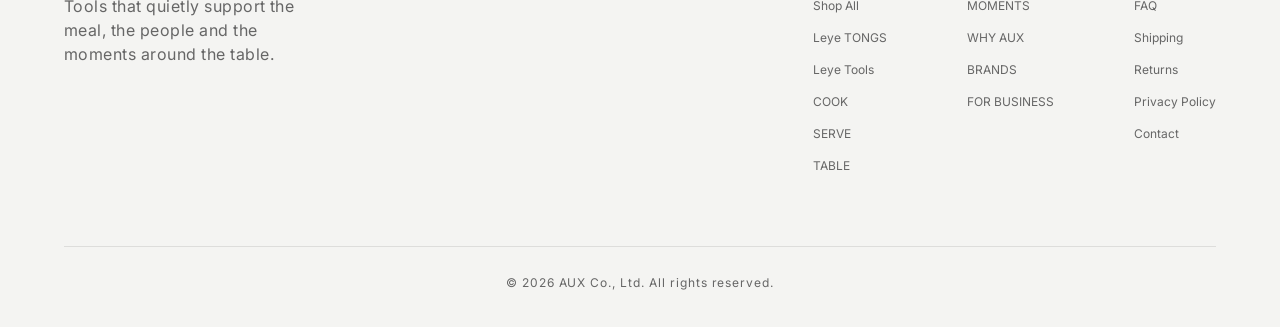
==== commit f27f25e6: "3:2 photos for category trios, featured pair, split heroes, offset chapters and jump boxes Split her" ====
--- a/index.html
+++ b/index.html
@@ -7,7 +7,7 @@
 <link rel="preconnect" href="https://fonts.googleapis.com">
 <link rel="preconnect" href="https://fonts.gstatic.com" crossorigin>
 <link href="https://fonts.googleapis.com/css2?family=Cardo:wght@400&family=Inter:wght@400;500;600&display=swap" rel="stylesheet">
-<link rel="stylesheet" href="./v2.css?v=20261118-6">
+<link rel="stylesheet" href="./v2.css?v=20261118-7">
 </head><body>
 <div id="app" class="preview">
   <div class="preview-bar">
@@ -36,6 +36,6 @@
   </div>
   <div class="toast" id="demo-toast" role="status" aria-live="polite"></div>
 </div>
-<script src="./v2-data.js?v=20261118-6"></script>
-<script src="./v2.js?v=20261118-6"></script>
+<script src="./v2-data.js?v=20261118-7"></script>
+<script src="./v2.js?v=20261118-7"></script>
 </body></html>
--- a/v2.css
+++ b/v2.css
@@ -210,13 +210,17 @@
 .feature-trio .photo{aspect-ratio:1}
 .feature-trio h3{font-size:16px;margin:16px 0 8px;font-weight:500}
 .feature-trio p{font-size:12px;line-height:16px;color:var(--muted);margin:0}
-.detail-hero{display:grid;grid-template-columns:.88fr 1.12fr;min-height:560px}
+.detail-hero{display:grid;grid-template-columns:.88fr 1.12fr;align-items:center}
 .detail-copy{padding:80px var(--space-10) 80px var(--space-12);display:flex;flex-direction:column;justify-content:center}
 .detail-copy .body-lg{margin:24px 0 0}
-.detail-hero .photo{min-height:560px}
-.collection-banner{display:grid;grid-template-columns:44% 56%;min-height:464px}
+.detail-hero .photo{aspect-ratio:3/2}
+.collection-banner{display:grid;grid-template-columns:44% 56%;align-items:center}
 .collection-banner .detail-copy{padding:72px var(--space-10) 72px var(--space-12)}
-.collection-banner .photo{min-height:464px}
+.collection-banner .photo{aspect-ratio:3/2}
+/* Tablet and phone: the 3:2 photo sits above the copy (beside it, it would float in a taller text column). */
+@media(max-width:880px){.detail-hero,.collection-banner{grid-template-columns:minmax(0,1fr)}.detail-hero .photo,.collection-banner .photo{order:-1}}
+/* Small laptops / tablets in landscape: the copy column starts at the page gutter so the headings fit without breaking inside a word. */
+@media(min-width:881px) and (max-width:1168px){.detail-hero .detail-copy,.collection-banner .detail-copy{padding-left:var(--page-gutter);padding-right:var(--space-6)}}
 .collection-lead{display:grid;grid-template-columns:1fr 1fr;gap:var(--space-6);align-items:start;margin-bottom:32px}
 .collection-lead h2{margin:0}
 .collection-lead p{margin:0}
@@ -336,7 +340,7 @@
 @media(max-width:1448px){.site-menu{gap:24px}.site-header{gap:24px;padding:0 var(--page-gutter)}.site-menu button{font-size:12px}}
 @media(max-width:1168px){.preview-layout{grid-template-columns:184px minmax(0,1fr)}.stage{padding:16px 16px 56px}.site-menu{gap:16px}.site-header{padding:0 var(--page-gutter);gap:16px}.site-util{gap:8px;margin-left:4px}.site-menu button{font-size:12px}.site-section{padding:80px var(--page-gutter)}.product-grid{grid-template-columns:repeat(3,1fr)}.product-strip{grid-template-columns:repeat(3,1fr)}.hero-overlay{left:var(--page-gutter)}.footer-columns{gap:16px}}
 @media(max-width:880px){.preview-layout{grid-template-columns:0 minmax(0,1fr)}.page-rail{display:none}.preview:not(.no-rail) .page-rail{display:none}.stage{padding:8px 8px 32px}.stage-meta{padding:0 8px}.preview-sub{display:none}.site-menu{display:none}.site-menu-mobile{display:block;border:0;background:none;font-size:12px;margin-left:auto}.site-util{margin-left:0}.site-header{height:72px;padding:0 var(--page-gutter)}.site-section{padding:64px var(--page-gutter)}.hero-photo{height:480px}.hero-overlay{width:80%}.detail-copy{padding:48px var(--space-7)}.product-collections{gap:8px}.category-card .photo{height:272px}.category-card h3{font-size:16px}.product-grid{grid-template-columns:repeat(2,1fr)}.moment-grid{gap:16px}.business-grid{grid-template-columns:repeat(2,1fr)}.footer-columns{grid-template-columns:repeat(2,1fr)}.footer-columns>div:first-child{grid-column:span 2}.pdp-buy{position:static}.business-tiles{grid-template-columns:repeat(3,1fr)}}
-@media(max-width:552px){.preview-bar{padding:0 8px}.preview-brand{font-size:12px}.preview-control{padding:8px 8px;font-size:12px}.preview-actions{gap:8px}.lang-control button{padding:8px}.stage-note{display:none}.hero-photo{height:520px}.hero-overlay h1{font-size:40px}.hero-caption{display:block}.hero-caption p{margin-bottom:16px}.split,.story-wide,.story-wide.reverse,.business-detail,.business-detail.reverse,.detail-hero,.collection-banner,.pdp-layout,.b2b-banner{grid-template-columns:1fr}.split.reverse .photo,.story-wide.reverse>.photo,.business-detail.reverse>.biz-gallery{order:0}.story-wide .photo,.business-detail .photo,.split .photo{height:352px;min-height:0}.detail-hero .photo,.collection-banner .photo{min-height:328px;order:-1}.detail-copy{padding:48px var(--space-5)}.product-collections{grid-template-columns:1fr}.category-card .photo{height:328px}.product-strip{grid-template-columns:repeat(2,1fr)}.moment-grid{grid-template-columns:1fr}.moment-grid .photo{height:344px}.feature-trio,.brand-values{grid-template-columns:1fr}.business-grid{grid-template-columns:1fr}.business-tiles{grid-template-columns:repeat(2,1fr)}.collection-lead{grid-template-columns:1fr;gap:16px}.pdp-gallery .photo:first-child{aspect-ratio:1.2}.pdp-buy{padding:48px var(--space-5)}.contact-fields{grid-template-columns:1fr}.footer-columns{grid-template-columns:repeat(2,1fr)}.policy-row{grid-template-columns:1fr;gap:8px}.page-display{font-size:40px}}
+@media(max-width:552px){.preview-bar{padding:0 8px}.preview-brand{font-size:12px}.preview-control{padding:8px 8px;font-size:12px}.preview-actions{gap:8px}.lang-control button{padding:8px}.stage-note{display:none}.hero-photo{height:520px}.hero-overlay h1{font-size:40px}.hero-caption{display:block}.hero-caption p{margin-bottom:16px}.split,.story-wide,.story-wide.reverse,.business-detail,.business-detail.reverse,.detail-hero,.collection-banner,.pdp-layout,.b2b-banner{grid-template-columns:1fr}.split.reverse .photo,.story-wide.reverse>.photo,.business-detail.reverse>.biz-gallery{order:0}.story-wide .photo,.business-detail .photo,.split .photo{height:352px;min-height:0}.detail-hero .photo,.collection-banner .photo{min-height:0;order:-1}.detail-copy{padding:48px var(--space-5)}.product-collections{grid-template-columns:1fr}.category-card .photo{height:328px}.product-strip{grid-template-columns:repeat(2,1fr)}.moment-grid{grid-template-columns:1fr}.moment-grid .photo{height:344px}.feature-trio,.brand-values{grid-template-columns:1fr}.business-grid{grid-template-columns:1fr}.business-tiles{grid-template-columns:repeat(2,1fr)}.collection-lead{grid-template-columns:1fr;gap:16px}.pdp-gallery .photo:first-child{aspect-ratio:1.2}.pdp-buy{padding:48px var(--space-5)}.contact-fields{grid-template-columns:1fr}.footer-columns{grid-template-columns:repeat(2,1fr)}.policy-row{grid-template-columns:1fr;gap:8px}.page-display{font-size:40px}}
 
 /* Narrow-screen navigation */
 .site-header{position:relative}
@@ -380,12 +384,12 @@
 .shop-category-title{display:flex;justify-content:space-between;align-items:center;border-bottom:1px solid var(--line);padding:16px 0;font-size:12px;letter-spacing:var(--tracking-ui)}
 .shop-category-title strong{font-weight:500}
 .collection-value-grid{display:grid;grid-template-columns:repeat(3,1fr);gap:16px}
-.collection-value-grid .photo{aspect-ratio:4/3}
+.collection-value-grid .photo{aspect-ratio:3/2}
 .collection-value-grid h3,.pdp-use-trio h3,.aux-form-gallery h3{font-size:20px;line-height:32px;font-weight:450;margin:16px 0}
 .collection-value-grid p,.pdp-use-trio p,.aux-form-gallery p{font-size:12px;color:var(--muted);line-height:16px;margin:0}
 .value-number{font-size:12px;color:var(--muted);display:block;margin-top:16px;letter-spacing:var(--tracking-index)}
 .featured-pair{display:grid;grid-template-columns:repeat(2,minmax(0,1fr));gap:24px}
-.featured-pair .product-card .photo{aspect-ratio:4/3}
+.featured-pair .product-card .photo{aspect-ratio:3/2}
 .featured-pair .product-card h3{font-size:20px}
 .about-image-band{display:grid;grid-template-columns:1.1fr .9fr;min-height:440px;align-items:stretch;background:var(--surface)}
 .about-image-band>.photo{min-height:440px}
@@ -488,7 +492,8 @@
 .home-moment-list article .photo{min-height:120px}
 .home-moment-list article h3{font-size:16px}
 .collection-value-grid,.pdp-use-trio,.aux-form-gallery{grid-template-columns:1fr;gap:32px}
-.collection-value-grid .photo,.pdp-use-trio .photo,.aux-form-gallery .photo{aspect-ratio:16/9}
+.collection-value-grid .photo{aspect-ratio:3/2}
+.pdp-use-trio .photo,.aux-form-gallery .photo{aspect-ratio:16/9}
 .featured-pair{gap:8px}
 .featured-pair .product-card h3{font-size:16px}
 .about-image-band,.moment-editorial,.moment-editorial.reverse,.moment-end,.pdp-primary-use{grid-template-columns:1fr}
@@ -666,7 +671,7 @@
 .chapter.is-offset.reverse .chapter-body{grid-template-columns:minmax(0,7fr) minmax(0,1fr) minmax(0,4fr)}
 .chapter.is-offset.reverse .chapter-copy{grid-column:3}
 .chapter.is-offset.reverse .chapter-photo{grid-column:1}
-.chapter.is-offset .chapter-photo .photo{aspect-ratio:4/3}
+.chapter.is-offset .chapter-photo .photo{aspect-ratio:3/2}
 .chapter.is-offset .chapter-head{margin-bottom:24px}
 .moment-products-heading .section-label{margin-bottom:0}
 .form-collage{display:grid;grid-template-columns:repeat(12,minmax(0,1fr));column-gap:24px;row-gap:80px}
@@ -1032,7 +1037,7 @@
 .site-menu>button:not(.nav-business):hover:after,.site-menu .nav-item:hover .nav-parent:after{content:"";position:absolute;bottom:0;left:0;right:0;height:0;border-bottom:2px solid var(--ink)}
 
 /* MOMENTS jump boxes: 16:9 so the photos read. */
-.moment-jumps.has-photos button{aspect-ratio:16/9;min-height:0}
+.moment-jumps.has-photos button{aspect-ratio:3/2;min-height:0}
 /* MOMENTS product rows alternate alignment for rhythm: centre / left / centre / right. */
 .moment-products.align-left .moment-products-heading,.moment-products.align-left .moment-related-grid{justify-content:flex-start}
 .moment-products.align-right .moment-products-heading,.moment-products.align-right .moment-related-grid{justify-content:flex-end}
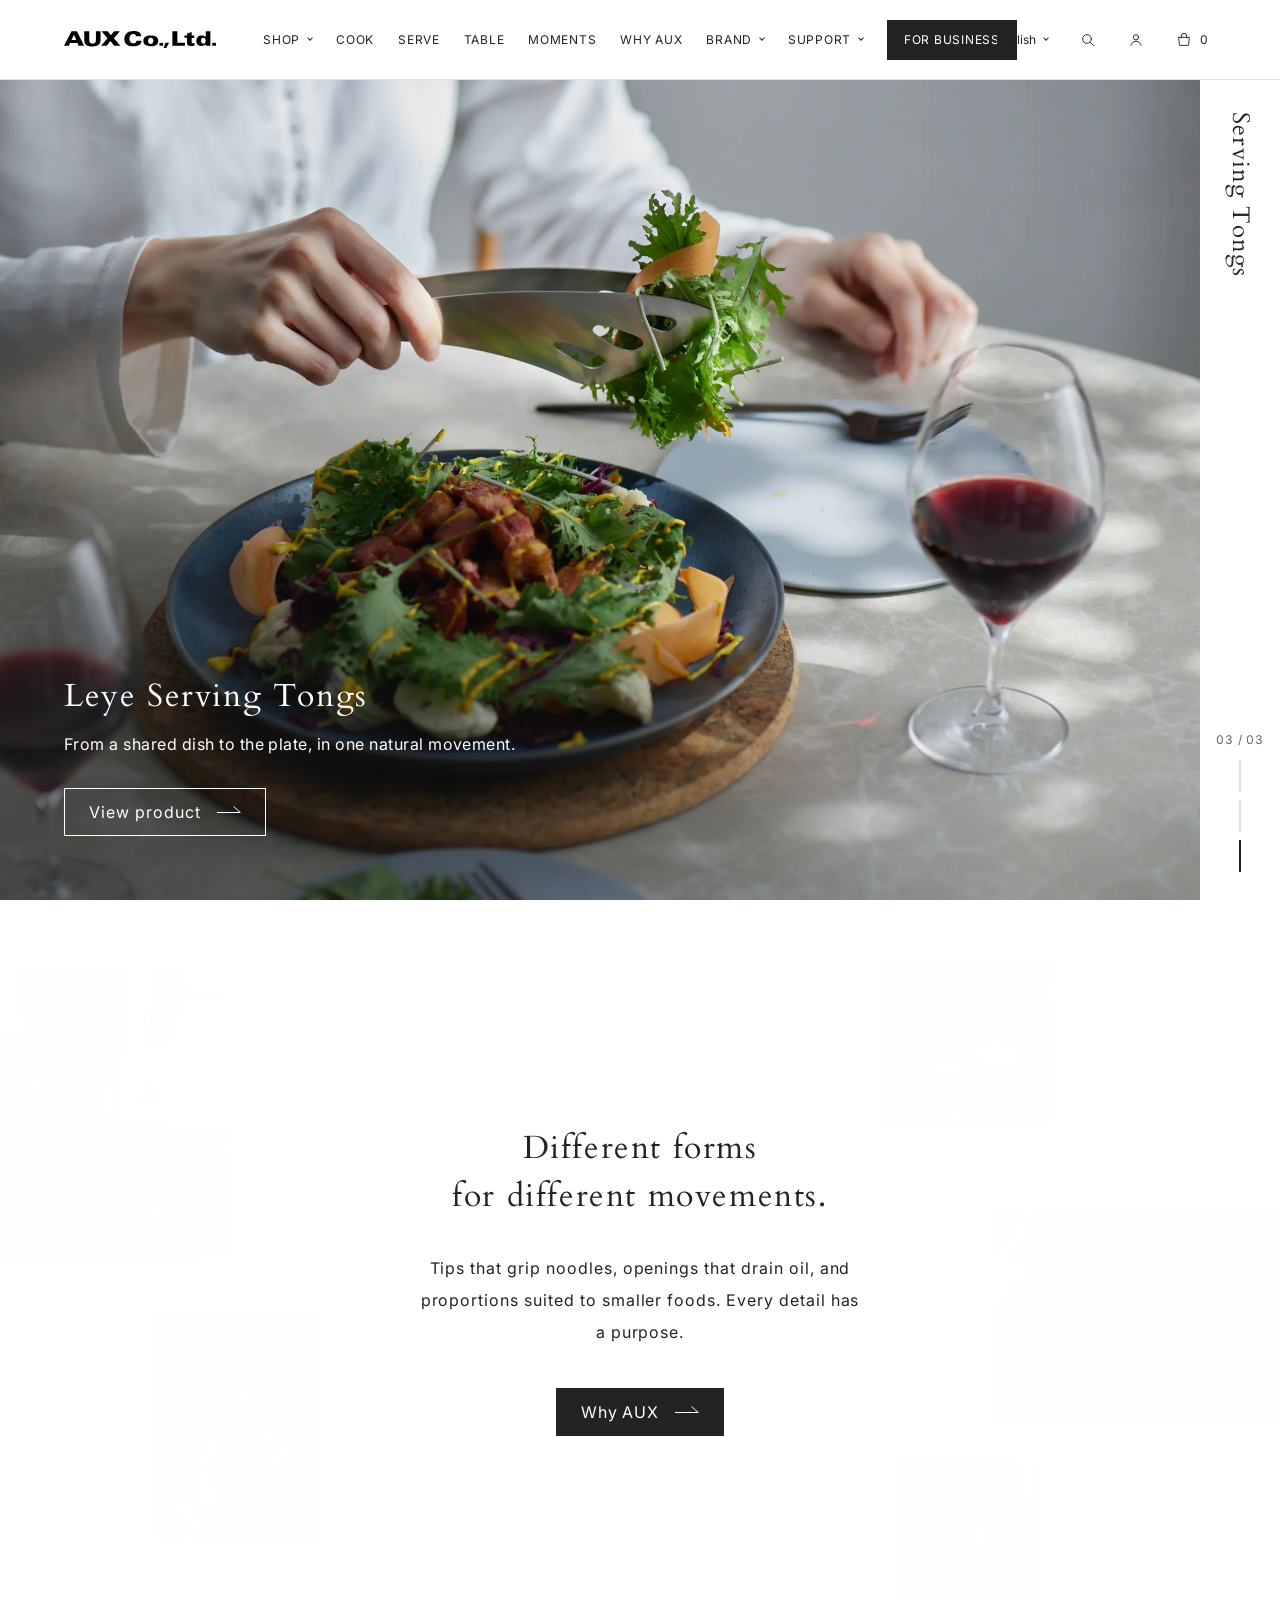
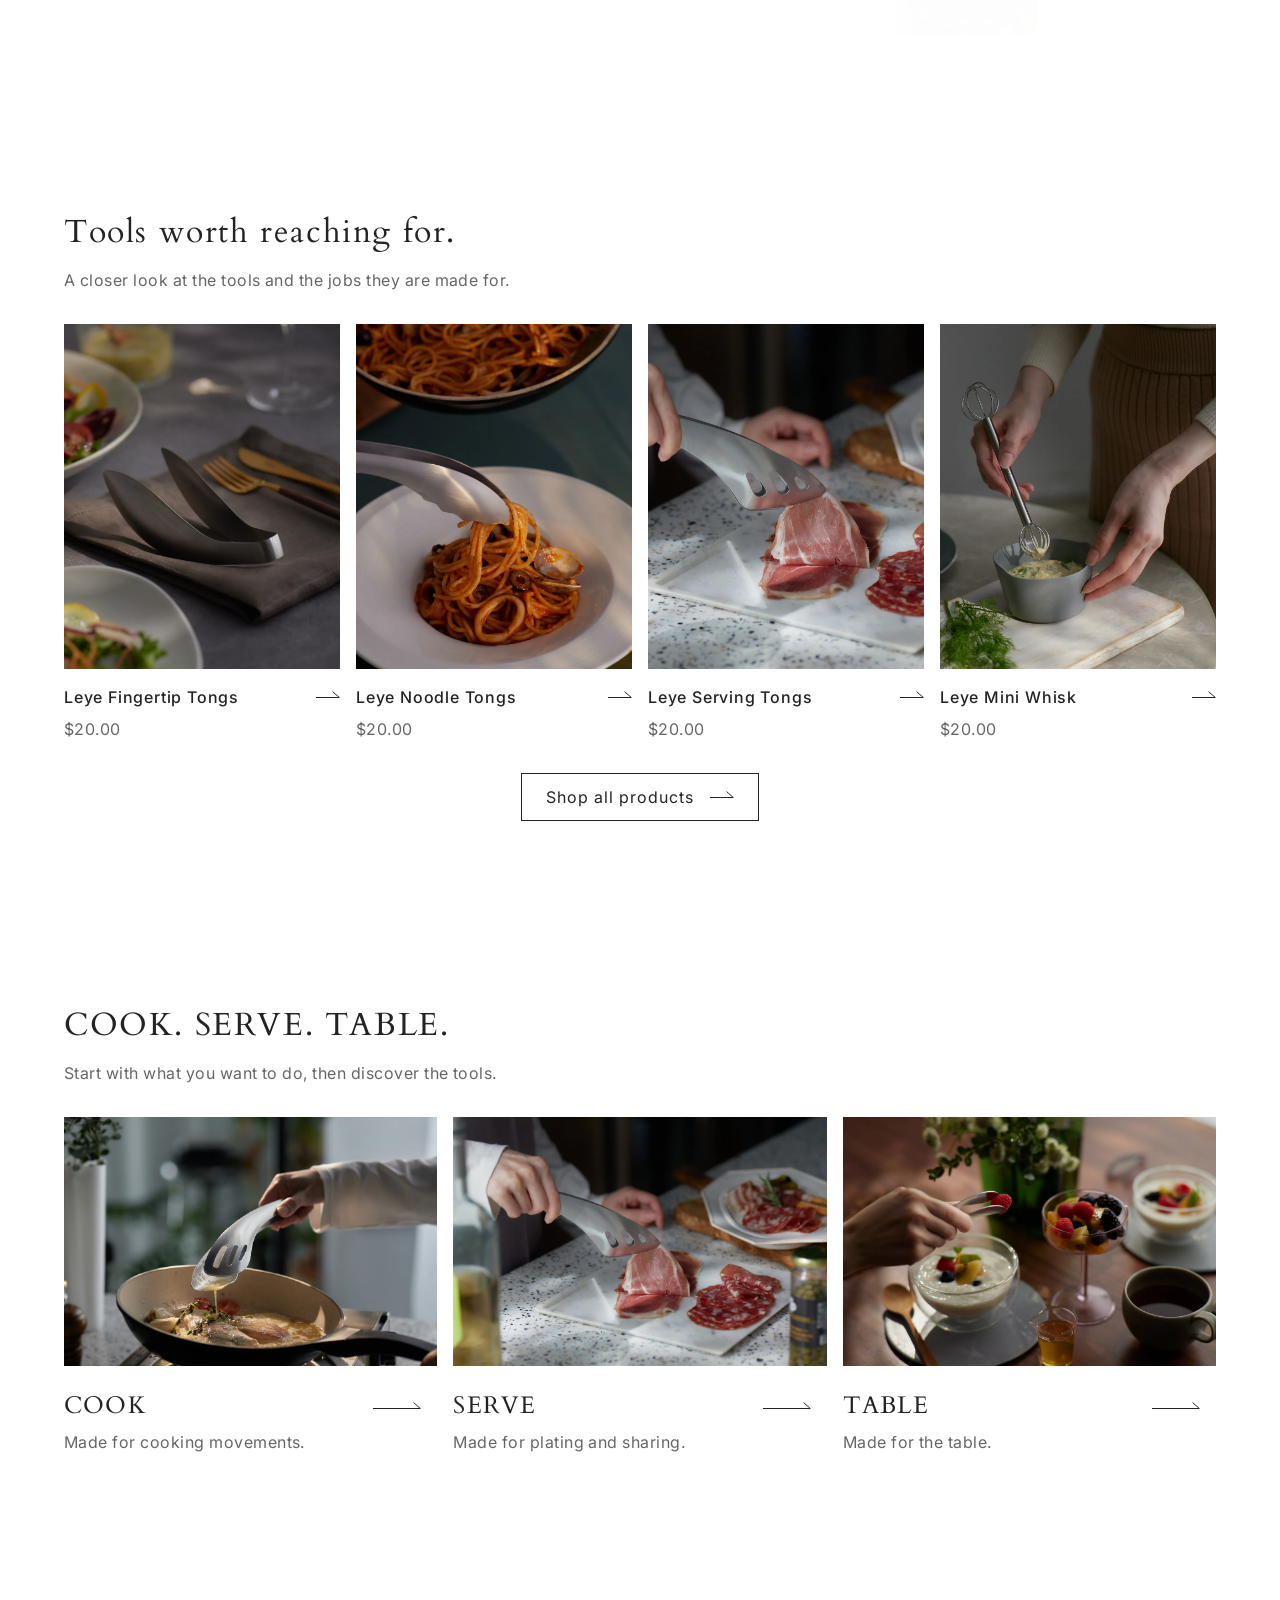
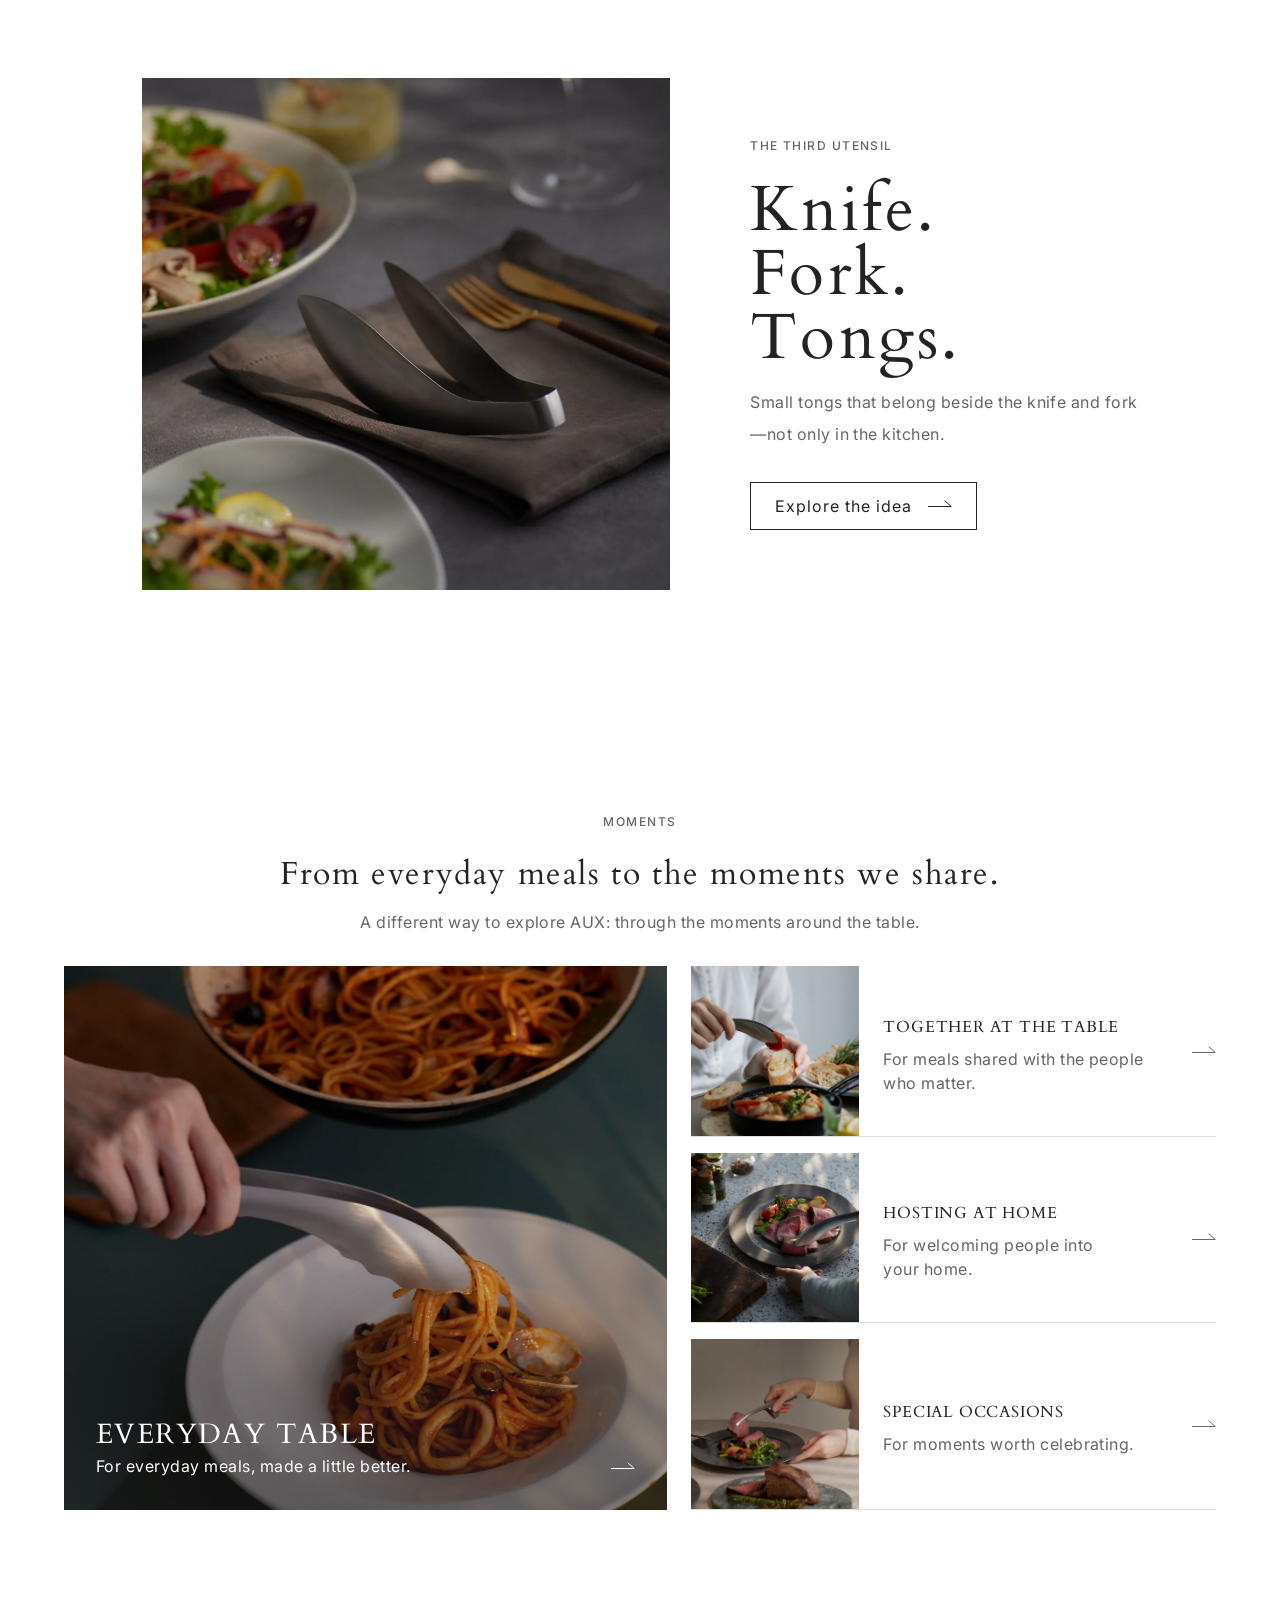
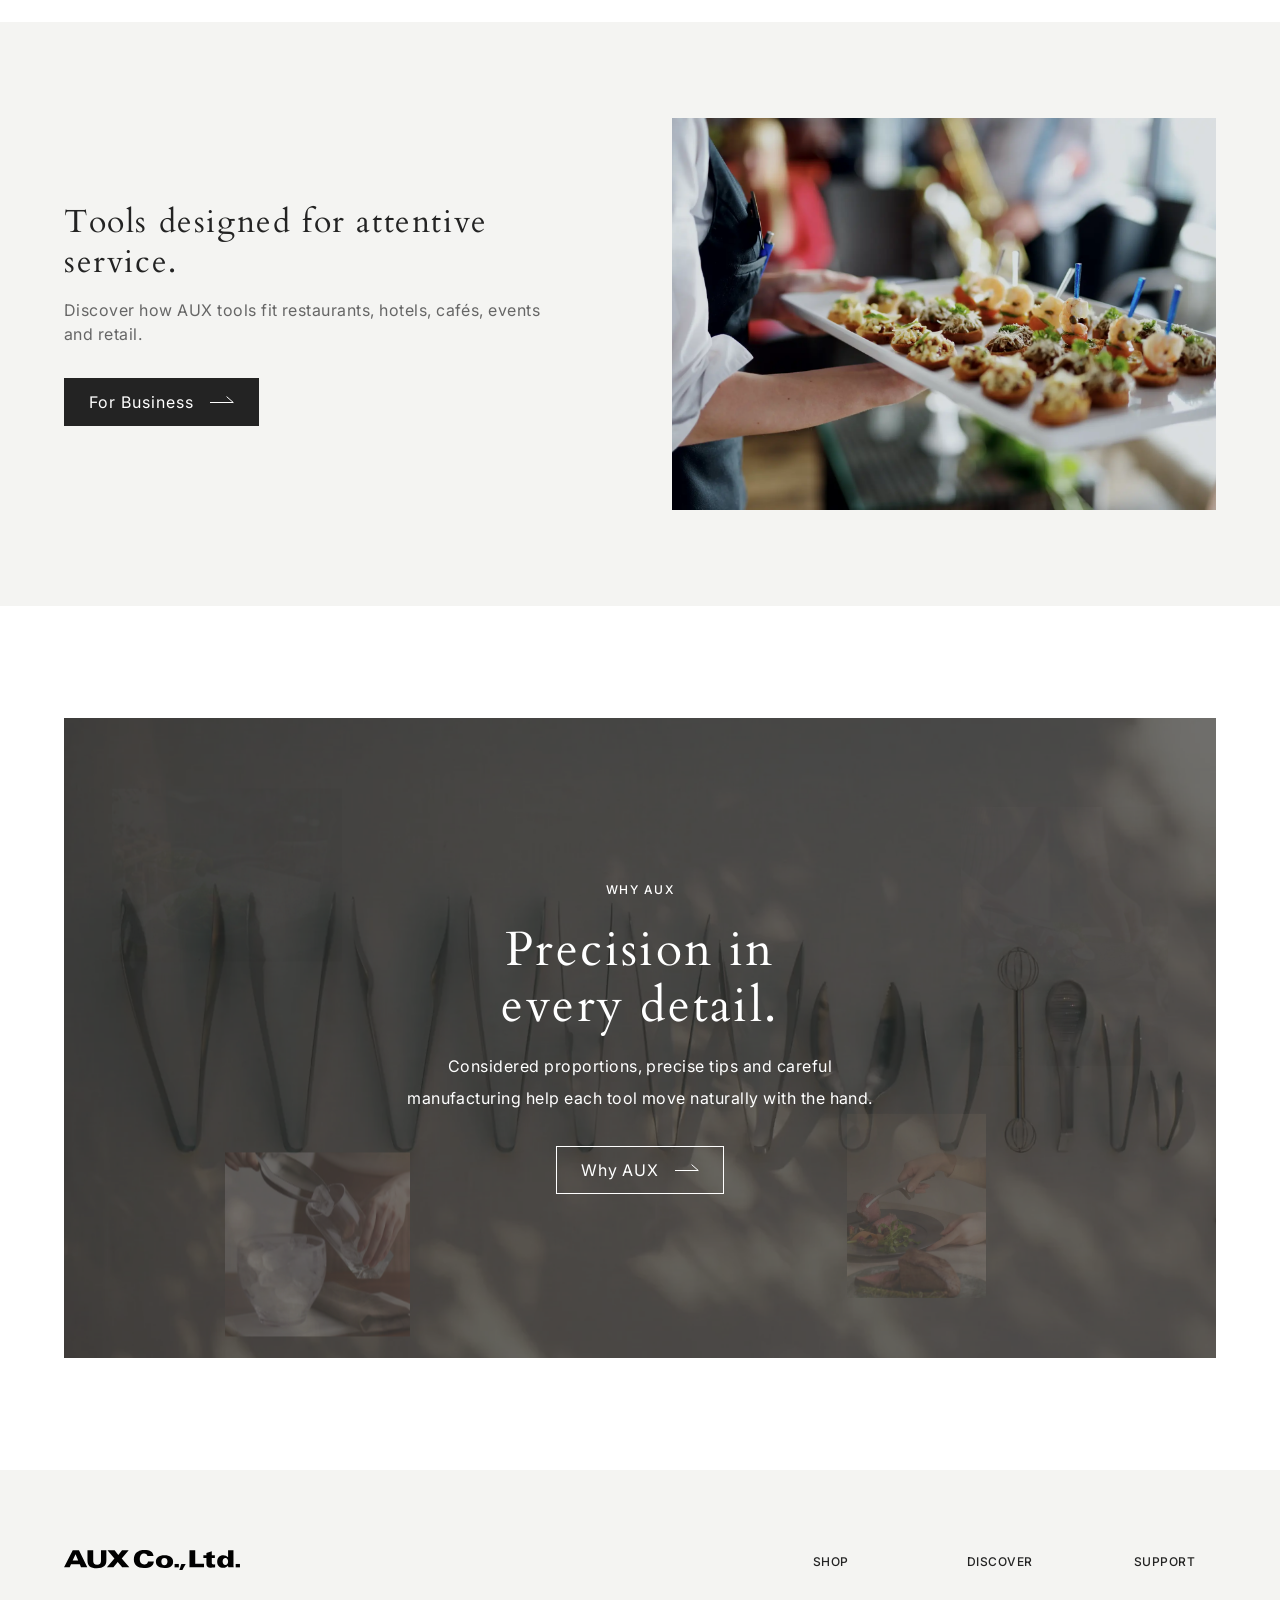
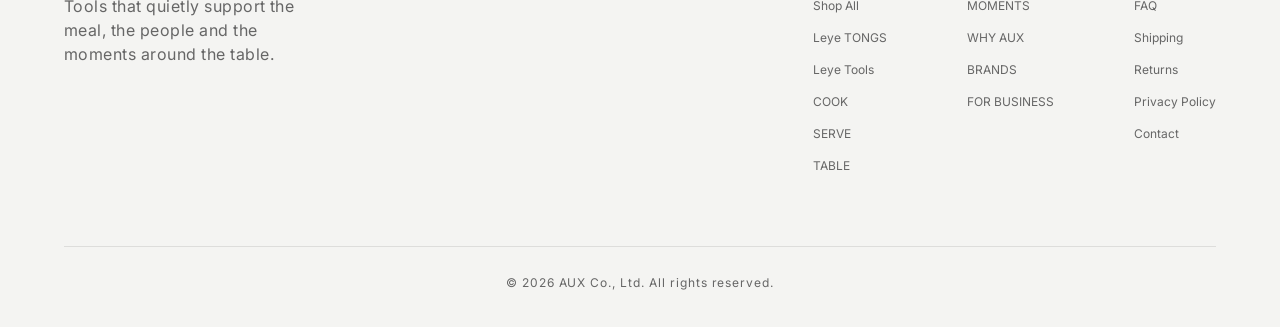
==== commit 7f72d2d7: "Fifth round: MOMENTS product rows, stacked hero copy, featured pair on phones, contact form Co-Autho" ====
--- a/index.html
+++ b/index.html
@@ -7,7 +7,7 @@
 <link rel="preconnect" href="https://fonts.googleapis.com">
 <link rel="preconnect" href="https://fonts.gstatic.com" crossorigin>
 <link href="https://fonts.googleapis.com/css2?family=Cardo:wght@400&family=Inter:wght@400;500;600&display=swap" rel="stylesheet">
-<link rel="stylesheet" href="./v2.css?v=20261118-7">
+<link rel="stylesheet" href="./v2.css?v=20261118-8">
 </head><body>
 <div id="app" class="preview">
   <div class="preview-bar">
@@ -36,6 +36,6 @@
   </div>
   <div class="toast" id="demo-toast" role="status" aria-live="polite"></div>
 </div>
-<script src="./v2-data.js?v=20261118-7"></script>
-<script src="./v2.js?v=20261118-7"></script>
+<script src="./v2-data.js?v=20261118-8"></script>
+<script src="./v2.js?v=20261118-8"></script>
 </body></html>
--- a/v2.css
+++ b/v2.css
@@ -218,7 +218,7 @@
 .collection-banner .detail-copy{padding:72px var(--space-10) 72px var(--space-12)}
 .collection-banner .photo{aspect-ratio:3/2}
 /* Tablet and phone: the 3:2 photo sits above the copy (beside it, it would float in a taller text column). */
-@media(max-width:880px){.detail-hero,.collection-banner{grid-template-columns:minmax(0,1fr)}.detail-hero .photo,.collection-banner .photo{order:-1}}
+@media(max-width:880px){.detail-hero,.collection-banner{grid-template-columns:minmax(0,1fr)}.detail-hero .photo,.collection-banner .photo{order:-1}.detail-hero .detail-copy,.collection-banner .detail-copy{padding:var(--space-5) var(--page-gutter) var(--space-6)}}
 /* Small laptops / tablets in landscape: the copy column starts at the page gutter so the headings fit without breaking inside a word. */
 @media(min-width:881px) and (max-width:1168px){.detail-hero .detail-copy,.collection-banner .detail-copy{padding-left:var(--page-gutter);padding-right:var(--space-6)}}
 .collection-lead{display:grid;grid-template-columns:1fr 1fr;gap:var(--space-6);align-items:start;margin-bottom:32px}
@@ -325,6 +325,15 @@
 .field label{font-size:12px}
 .field input,.field textarea,.field select{width:100%;padding:16px;border:1px solid var(--muted);background:var(--white);color:var(--ink);outline:none;border-radius:0;font-size:12px}
 .field textarea{min-height:168px}
+/* Text fields and the select share one height (48px); the select draws the same chevron as the listing sort control. */
+.field input,.field select{height:48px;padding:0 16px;line-height:16px}
+.field select{-webkit-appearance:none;appearance:none;padding-right:48px;cursor:pointer}
+.select-wrap{position:relative;display:block}
+.select-wrap:after{content:"";position:absolute;right:16px;top:50%;width:4px;height:4px;border-right:1px solid var(--ink);border-bottom:1px solid var(--ink);transform:translateY(-75%) rotate(45deg);pointer-events:none}
+/* Send: centred at its own width (min 240px); full width on phones. */
+.field.submit{align-items:center}
+.field.submit .btn-fill{min-width:240px}
+@media(max-width:552px){.field.submit{align-items:stretch}}
 .site-footer{padding:80px var(--page-gutter) 32px;background:var(--surface)}
 .footer-columns{display:flex;justify-content:space-between;align-items:flex-start;gap:64px}
 .footer-links{display:flex;gap:80px}
@@ -391,6 +400,7 @@
 .featured-pair{display:grid;grid-template-columns:repeat(2,minmax(0,1fr));gap:24px}
 .featured-pair .product-card .photo{aspect-ratio:3/2}
 .featured-pair .product-card h3{font-size:20px}
+@media(max-width:552px){#site-app .featured-pair{gap:16px}.featured-pair .product-card .photo{aspect-ratio:4/5}}
 .about-image-band{display:grid;grid-template-columns:1.1fr .9fr;min-height:440px;align-items:stretch;background:var(--surface)}
 .about-image-band>.photo{min-height:440px}
 .about-image-band>div:nth-child(2){padding:64px var(--space-8);align-self:center}
@@ -1021,7 +1031,7 @@
 
 /* MOMENTS product rows: label and cards centred (cards keep the 4-column width). */
 .moment-products-heading{justify-content:center}
-@media(max-width:880px){.moment-related-grid>*{flex-basis:calc((100% - 8px) / 2)}}
+@media(max-width:880px){.moment-related-grid>*{flex-basis:calc((100% - 8px) / 2)}#site-app .moment-related-grid{justify-content:flex-start}}
 
 /* A button that follows a grid of cards is centred (HOME featured, PDP related, WHY AUX explore). */
 .btn-row.is-centred{justify-content:center}
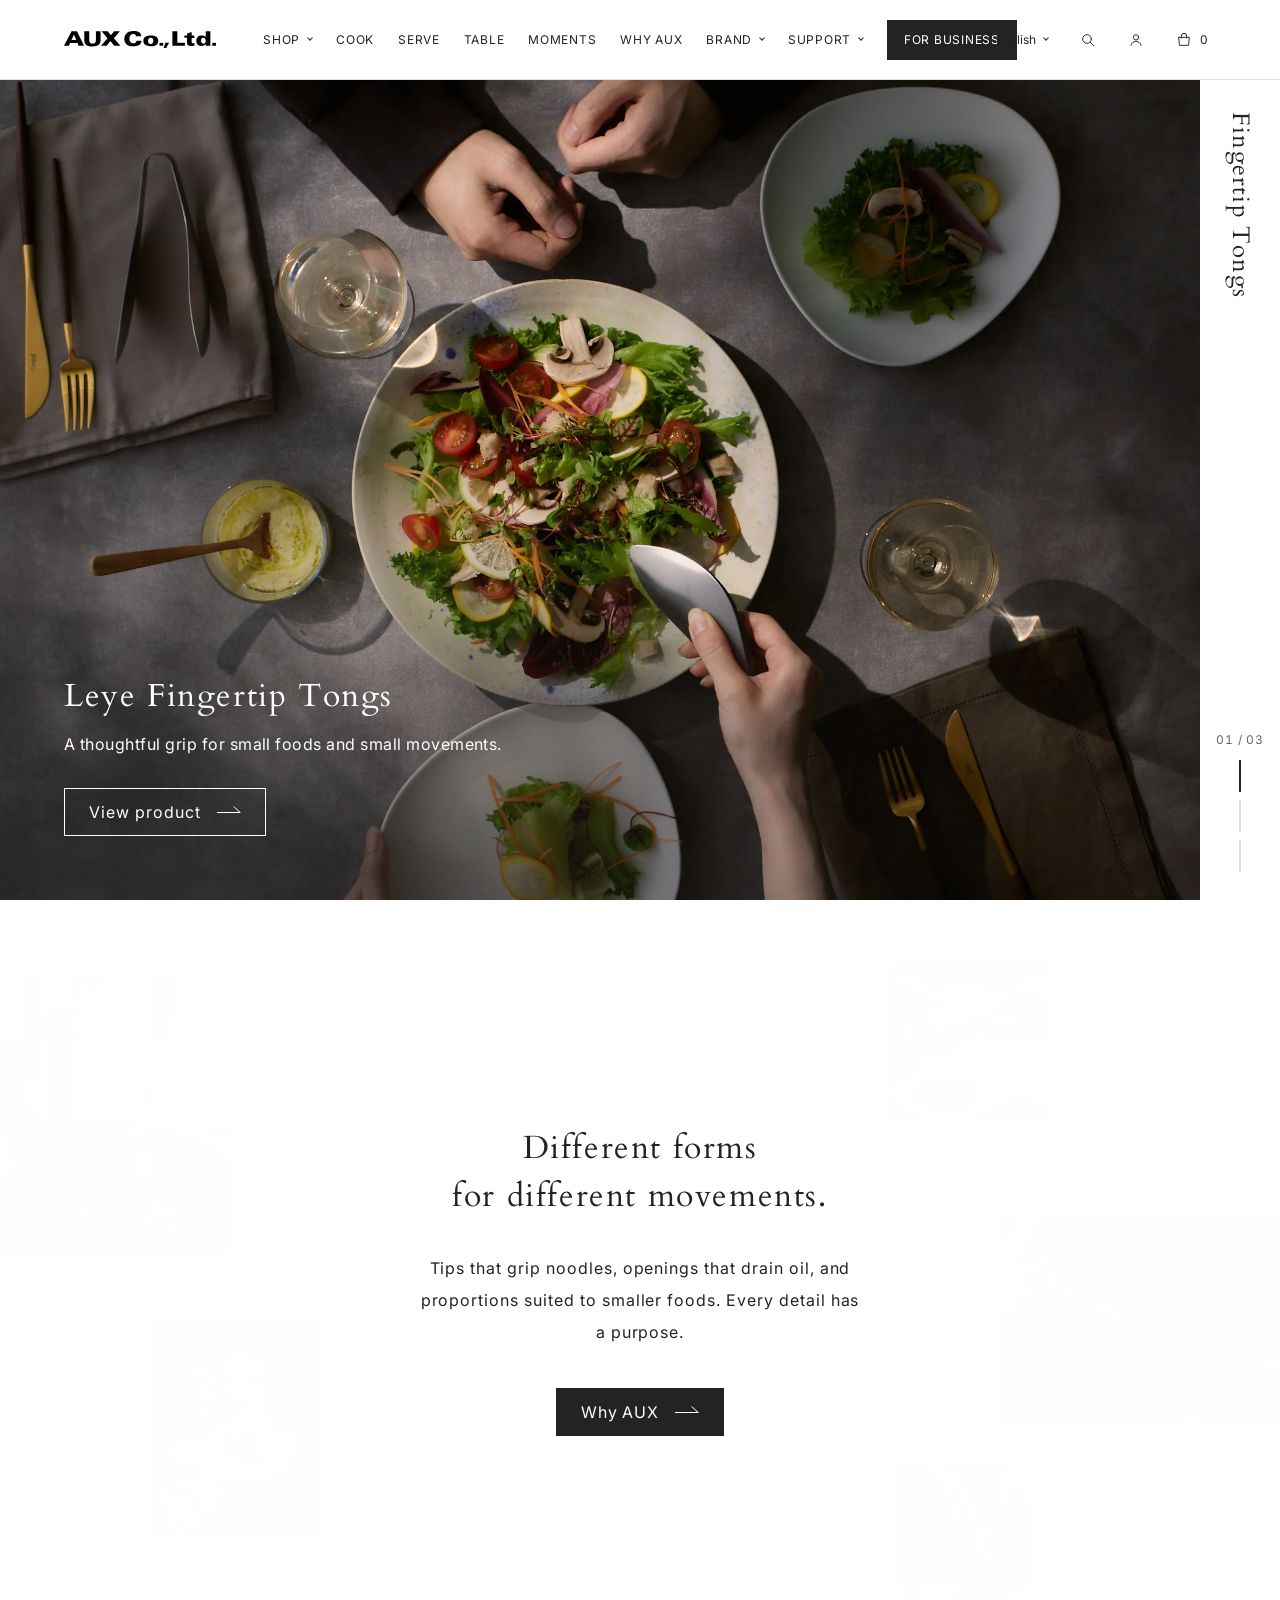
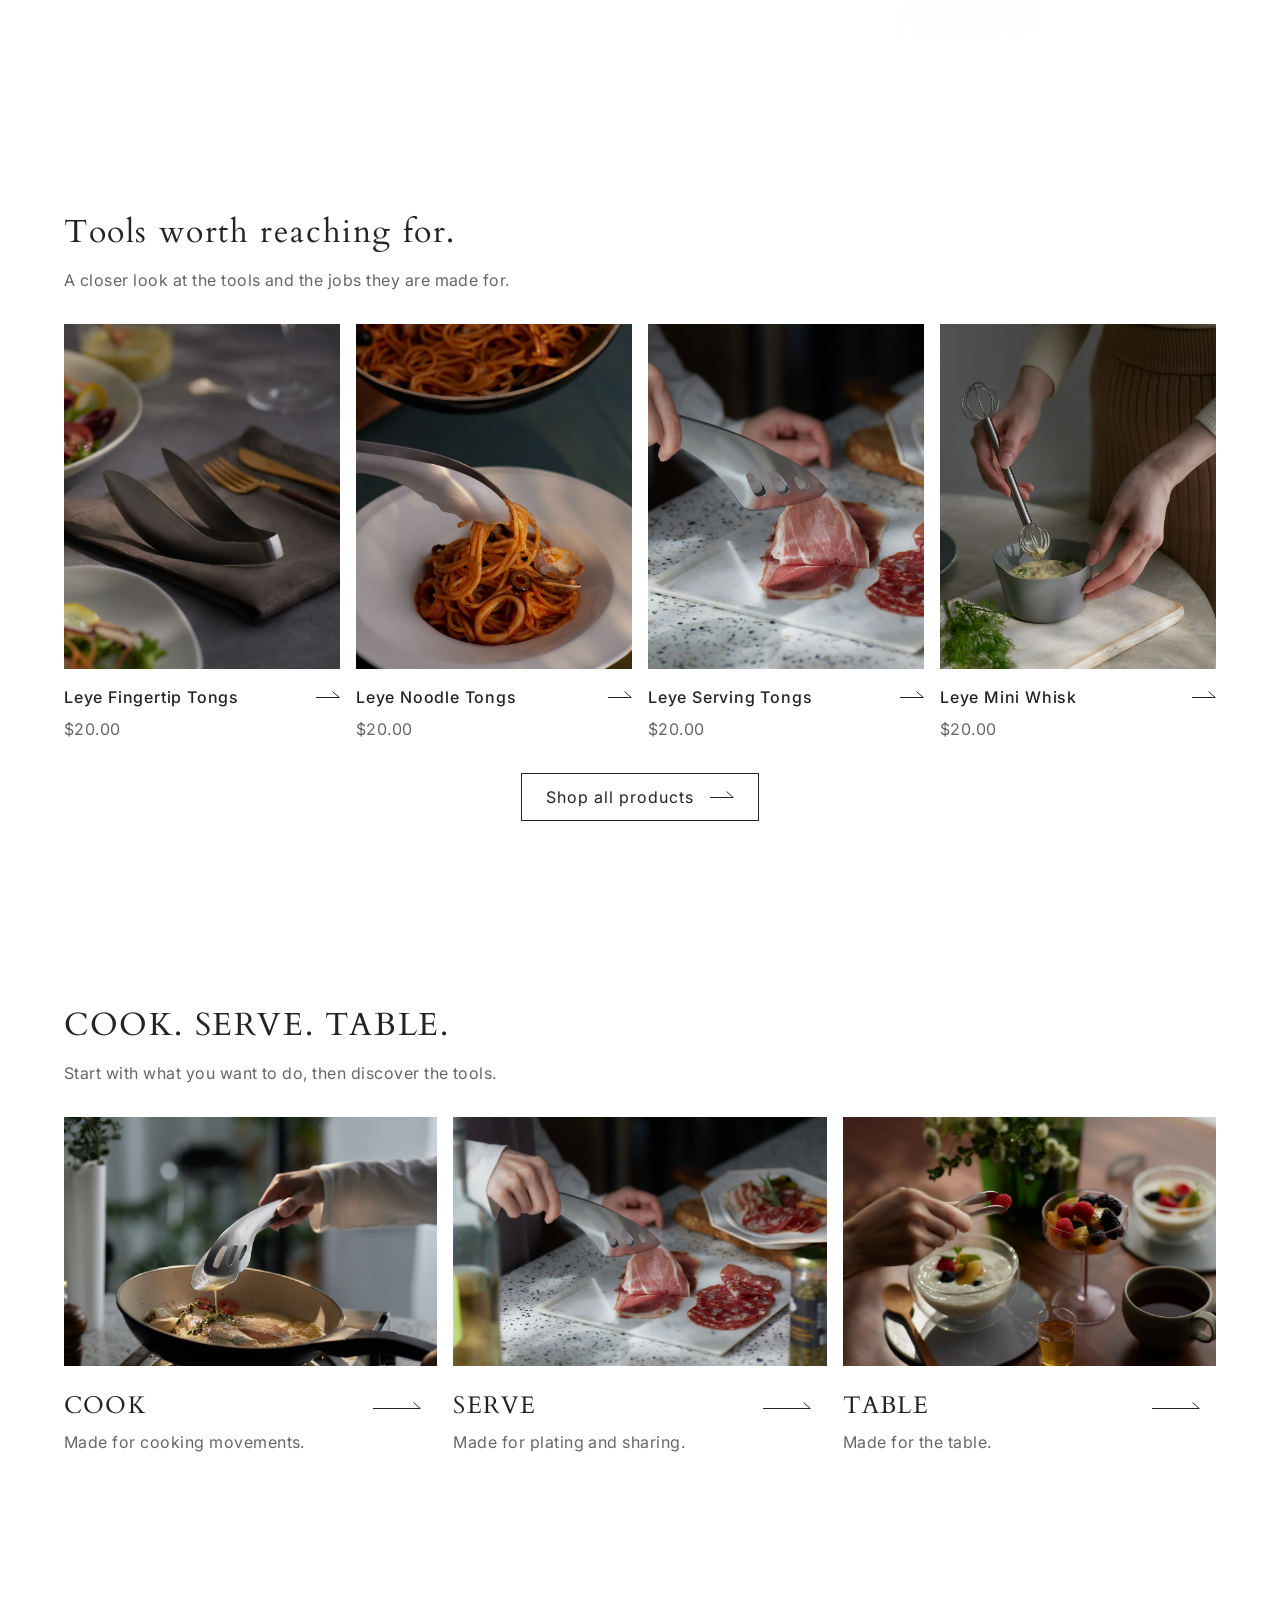
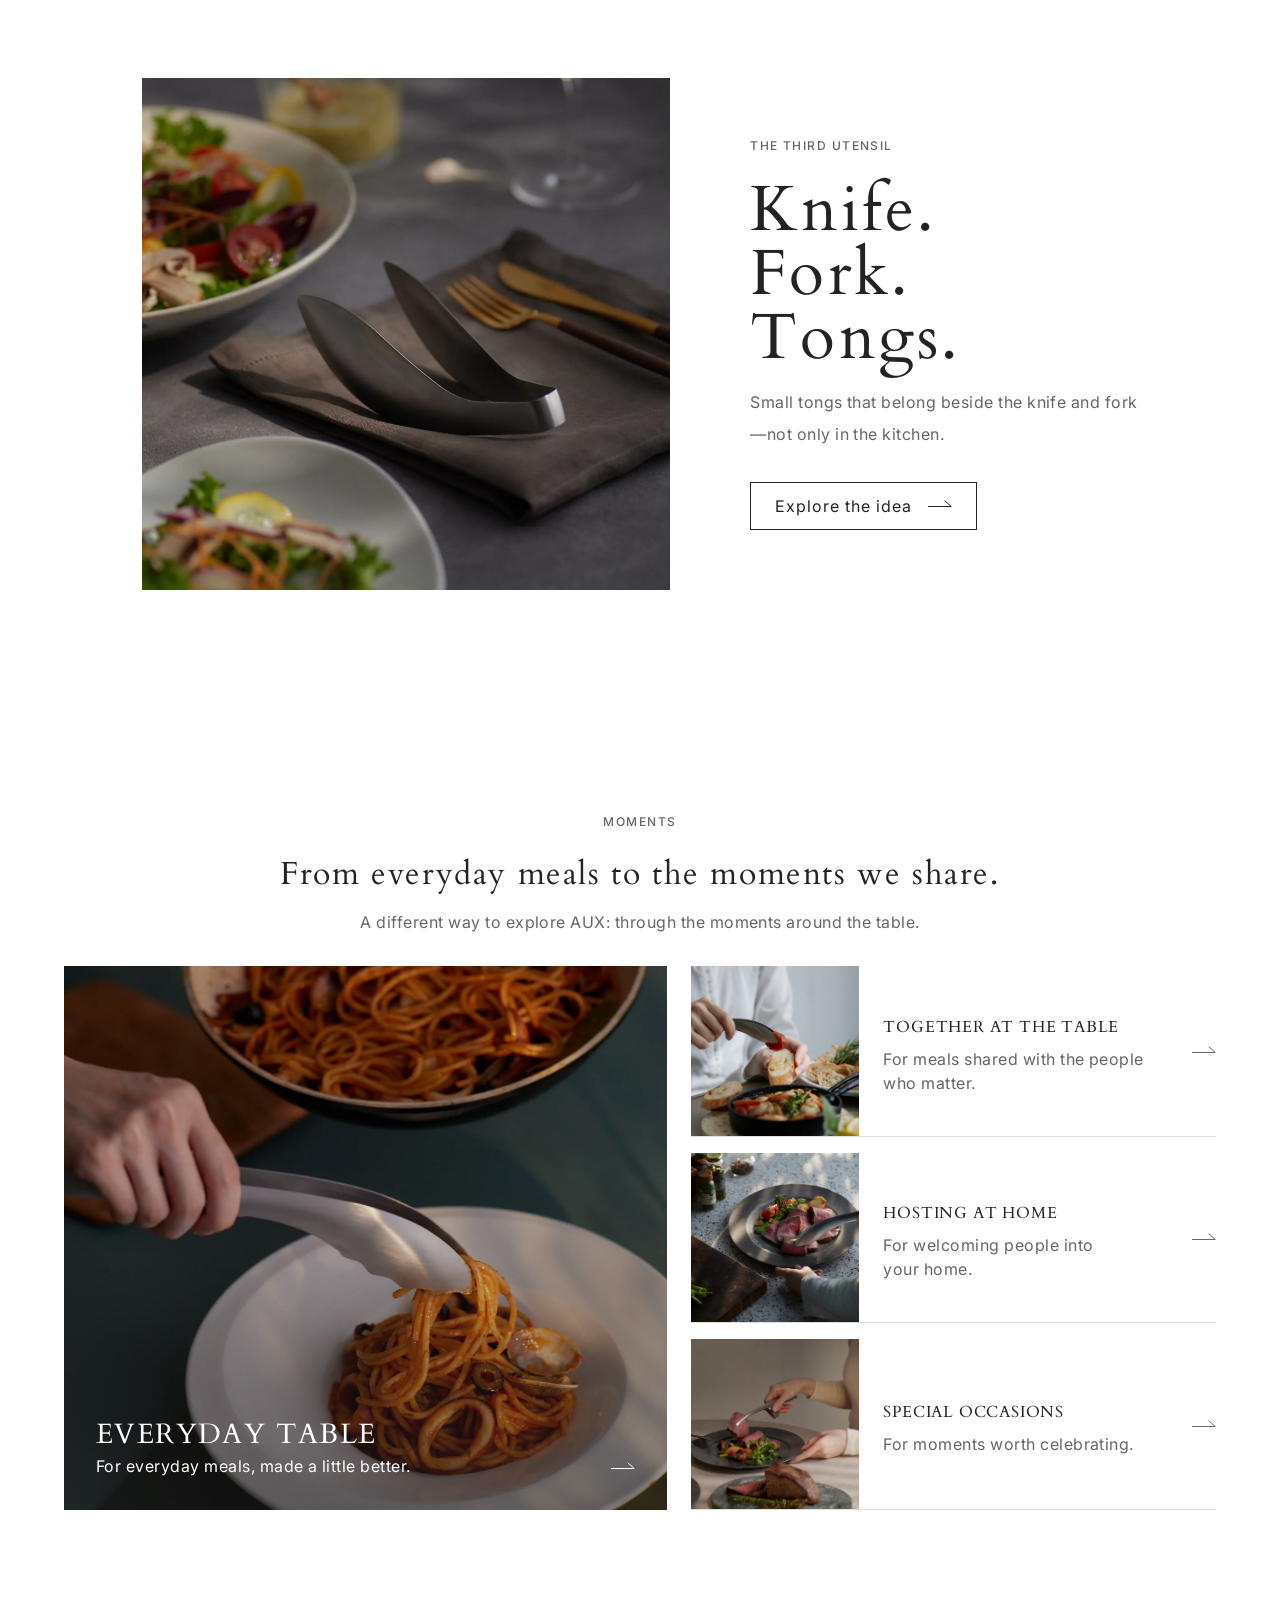
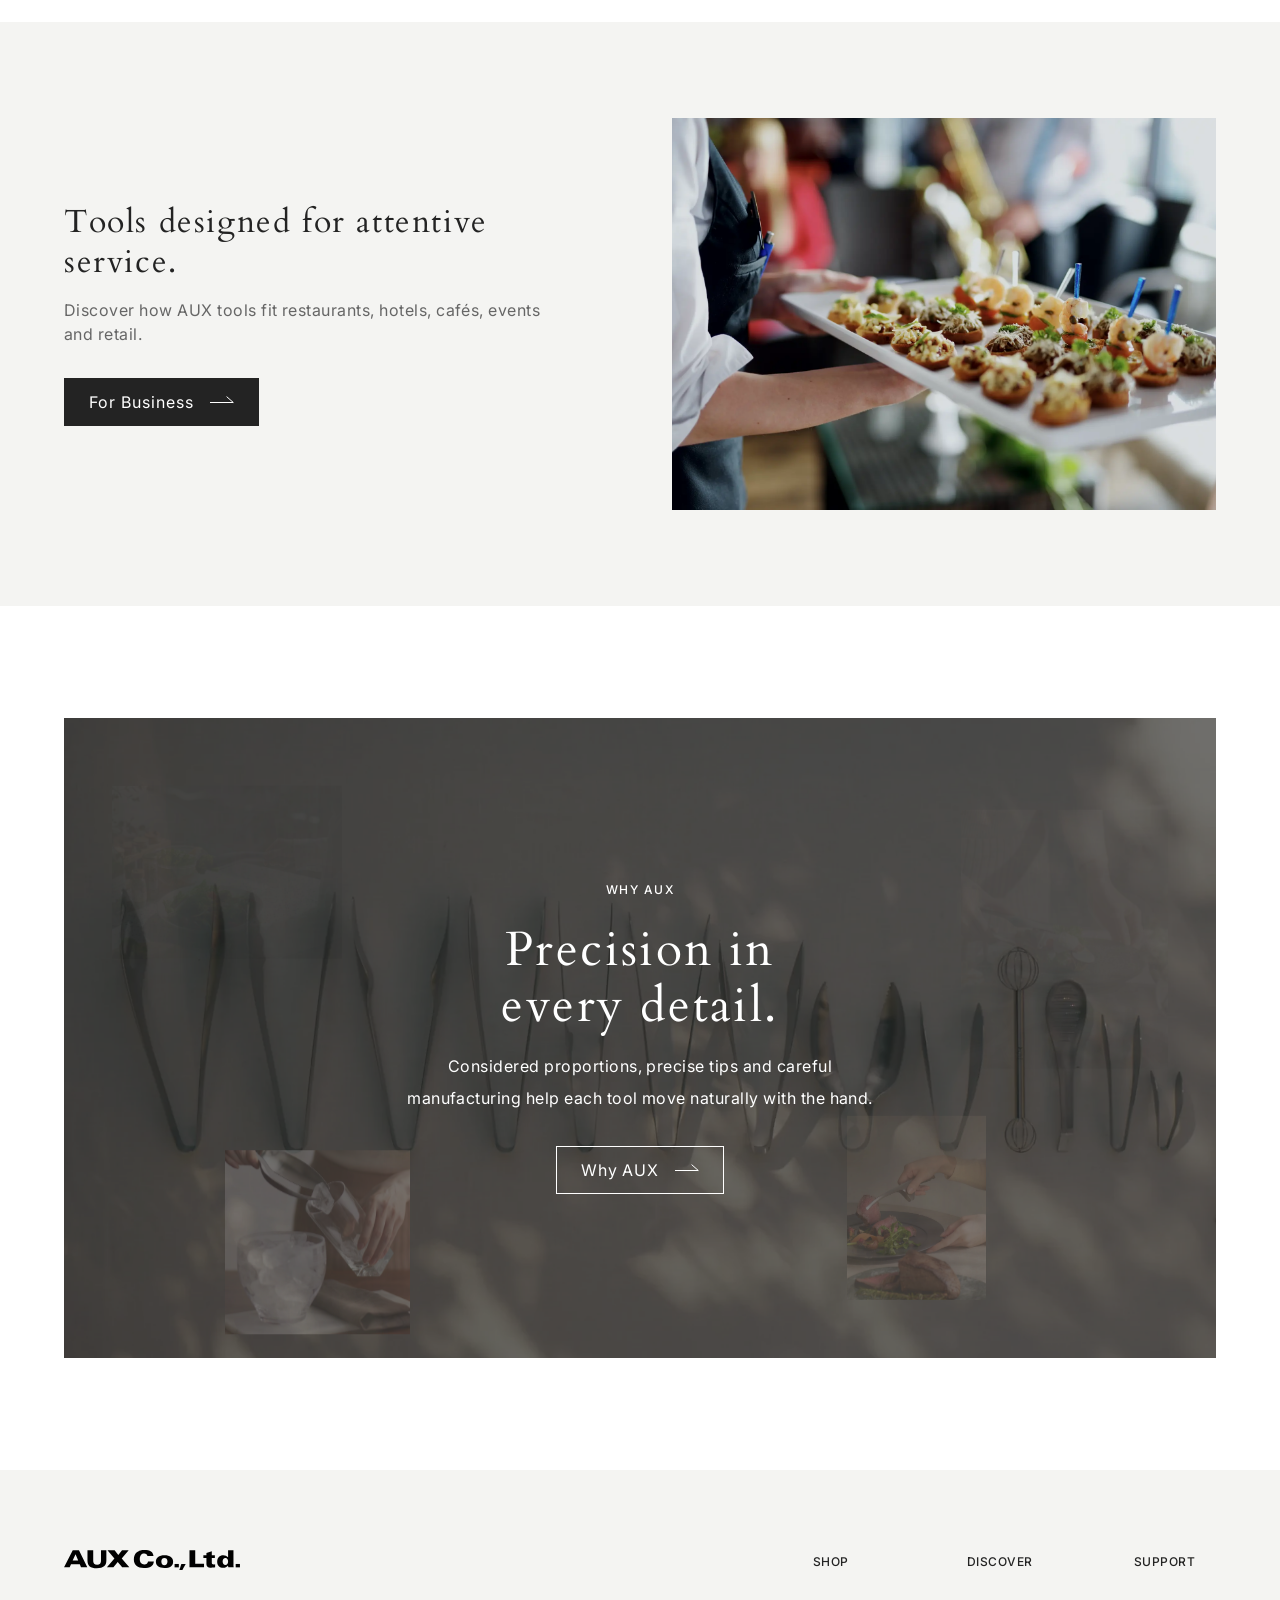
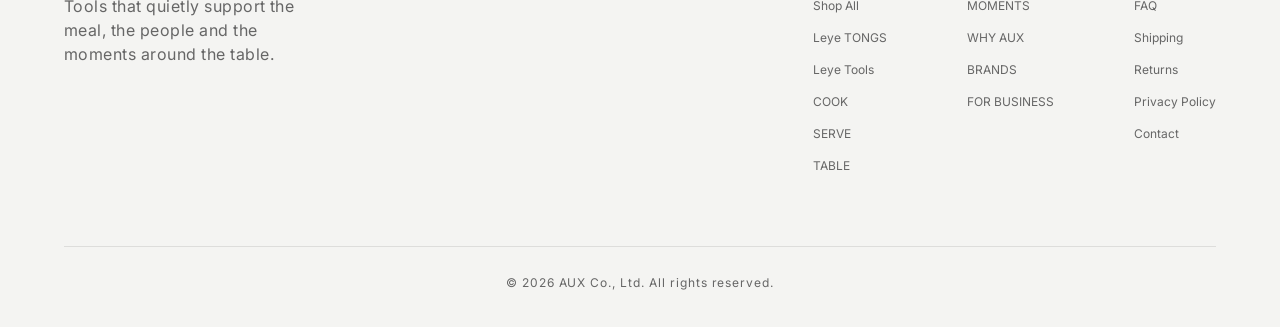
==== commit 5f271883: "Centre contact and business buttons on tablets and phones Co-Authored-By: Claude Opus 5.5 <noreply@a" ====
--- a/index.html
+++ b/index.html
@@ -7,7 +7,7 @@
 <link rel="preconnect" href="https://fonts.googleapis.com">
 <link rel="preconnect" href="https://fonts.gstatic.com" crossorigin>
 <link href="https://fonts.googleapis.com/css2?family=Cardo:wght@400&family=Inter:wght@400;500;600&display=swap" rel="stylesheet">
-<link rel="stylesheet" href="./v2.css?v=20261118-8">
+<link rel="stylesheet" href="./v2.css?v=20261118-9">
 </head><body>
 <div id="app" class="preview">
   <div class="preview-bar">
@@ -36,6 +36,6 @@
   </div>
   <div class="toast" id="demo-toast" role="status" aria-live="polite"></div>
 </div>
-<script src="./v2-data.js?v=20261118-8"></script>
-<script src="./v2.js?v=20261118-8"></script>
+<script src="./v2-data.js?v=20261118-9"></script>
+<script src="./v2.js?v=20261118-9"></script>
 </body></html>
--- a/v2.css
+++ b/v2.css
@@ -1035,6 +1035,8 @@
 
 /* A button that follows a grid of cards is centred (HOME featured, PDP related, WHY AUX explore). */
 .btn-row.is-centred{justify-content:center}
+/* Buttons to CONTACT and FOR BUSINESS (business hero and sectors, FAQ, policy pages, HOME business banner, PDP): centred on tablets and phones. */
+@media(max-width:880px){.btn-row.cta-centre{justify-content:center}}
 
 /* Header (desktop): three columns — logo / centred menu / utility icons.
    Menu items show the 4px ink underline on hover as well as for the current page. */
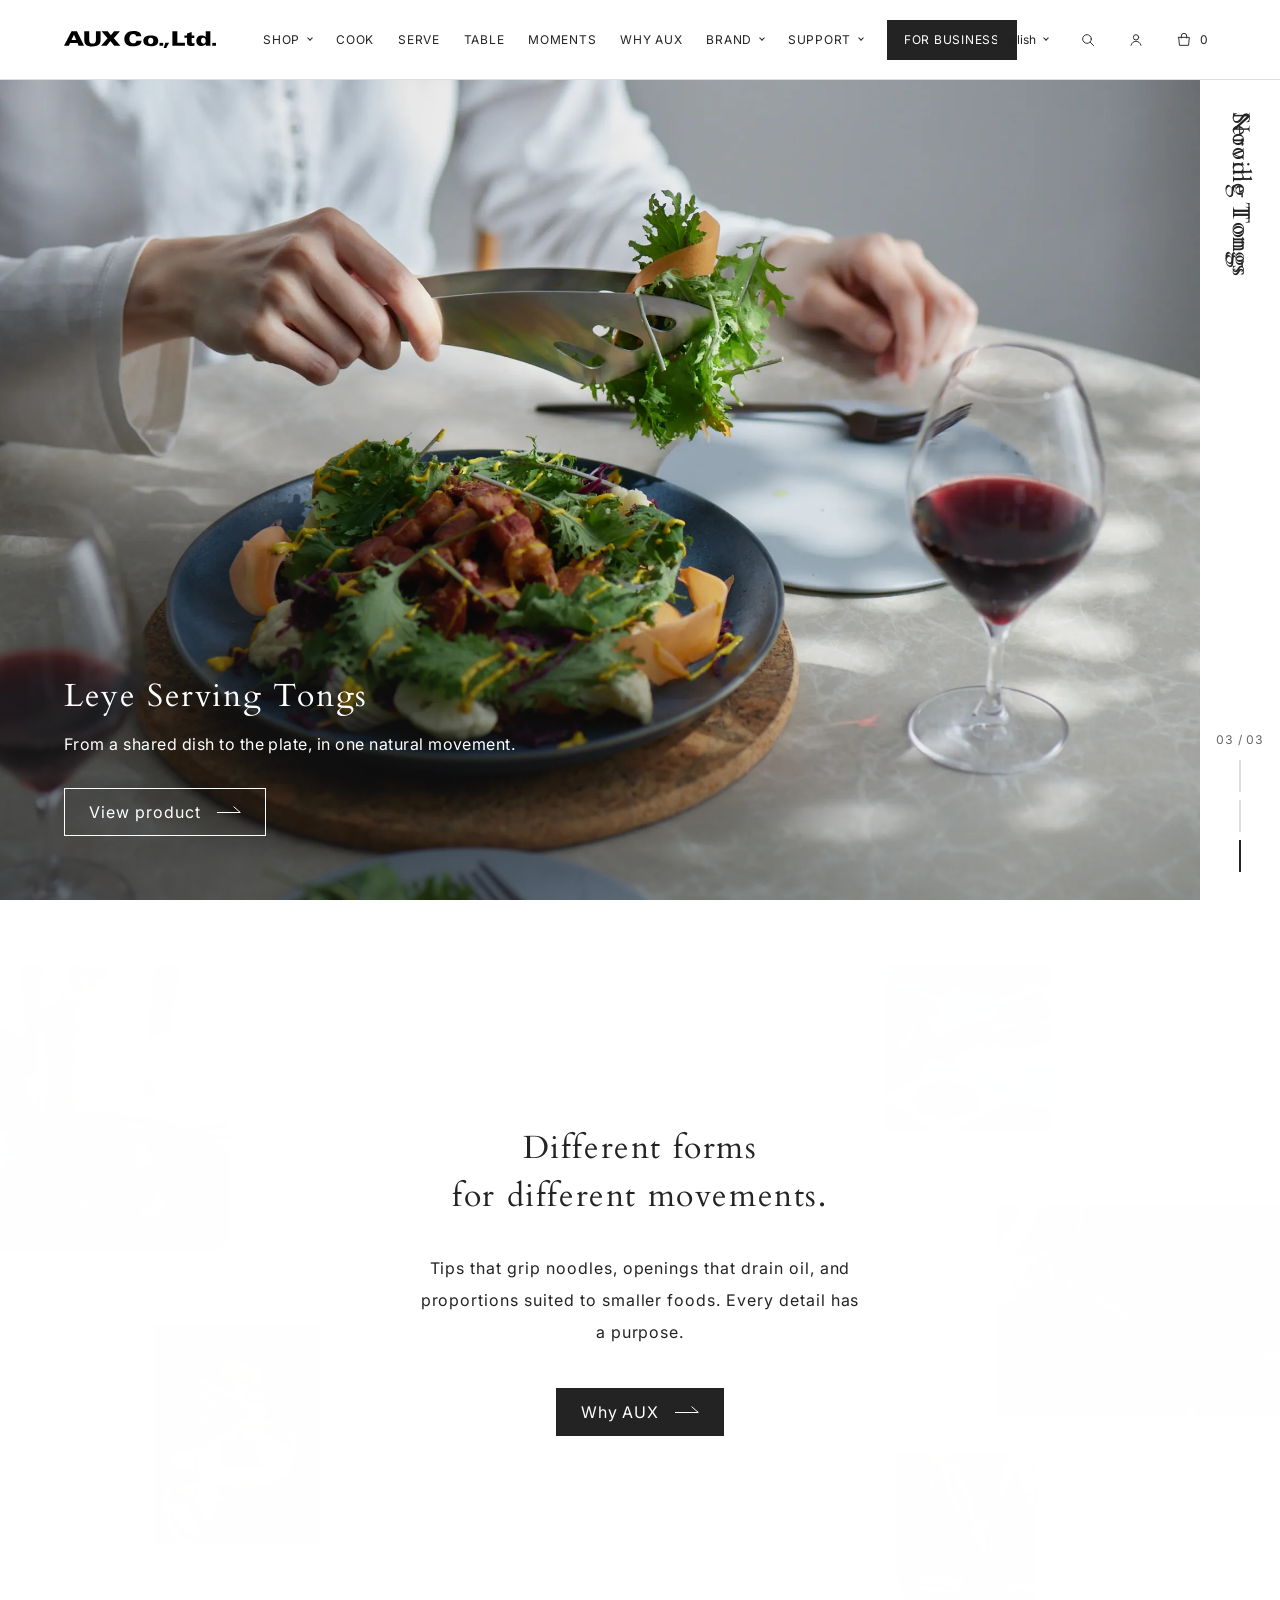
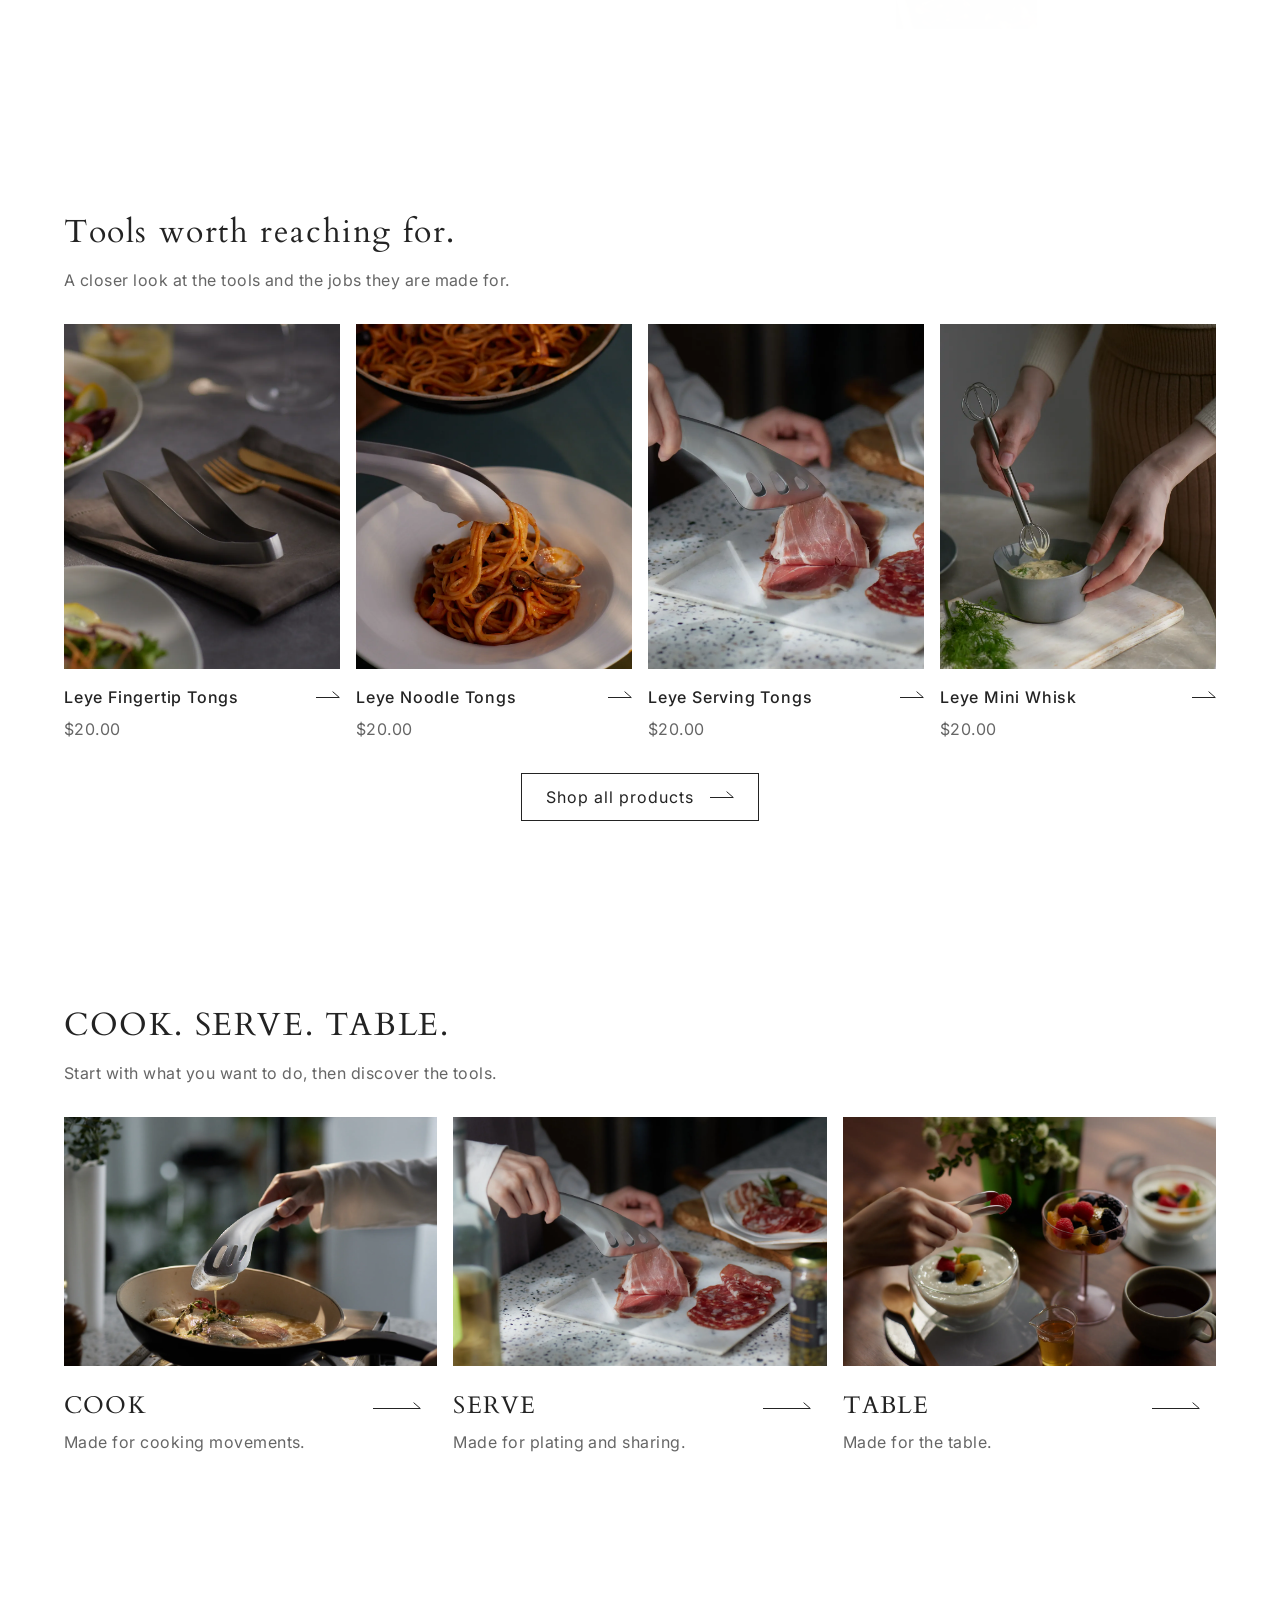
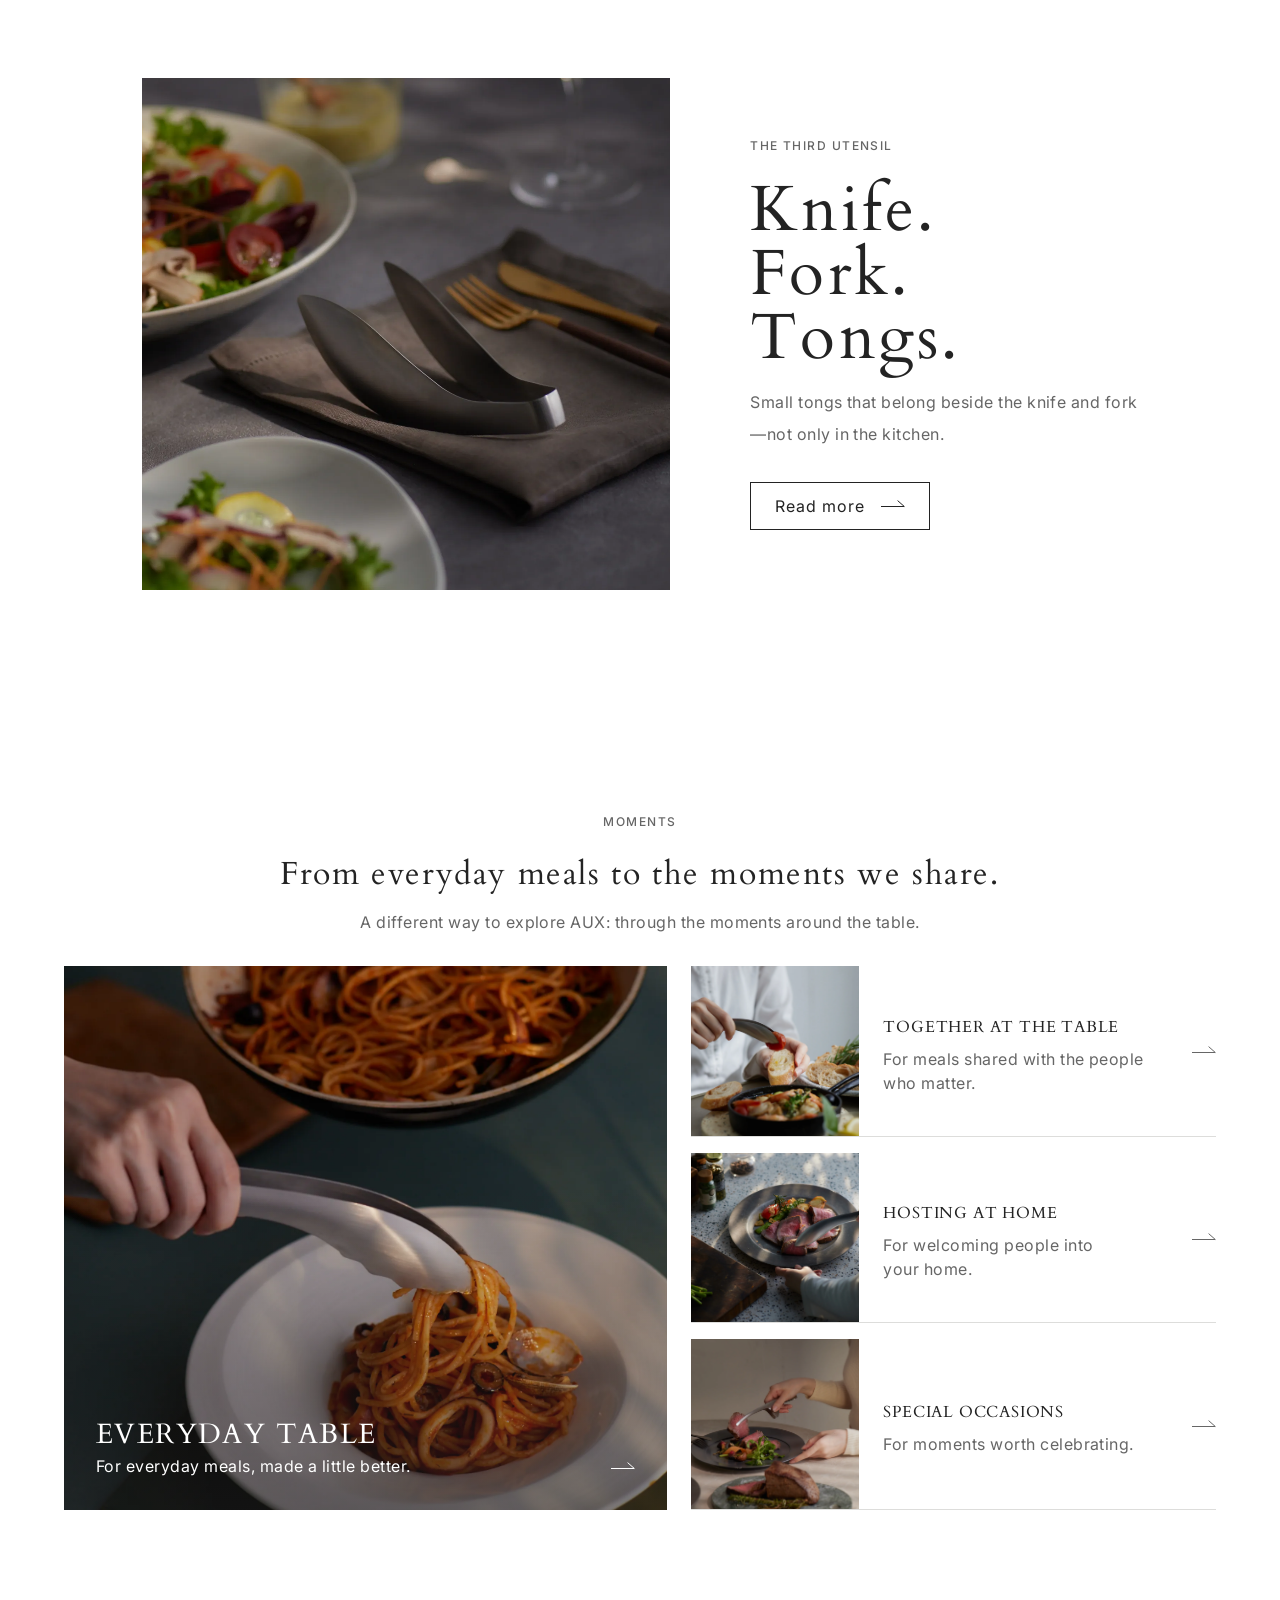
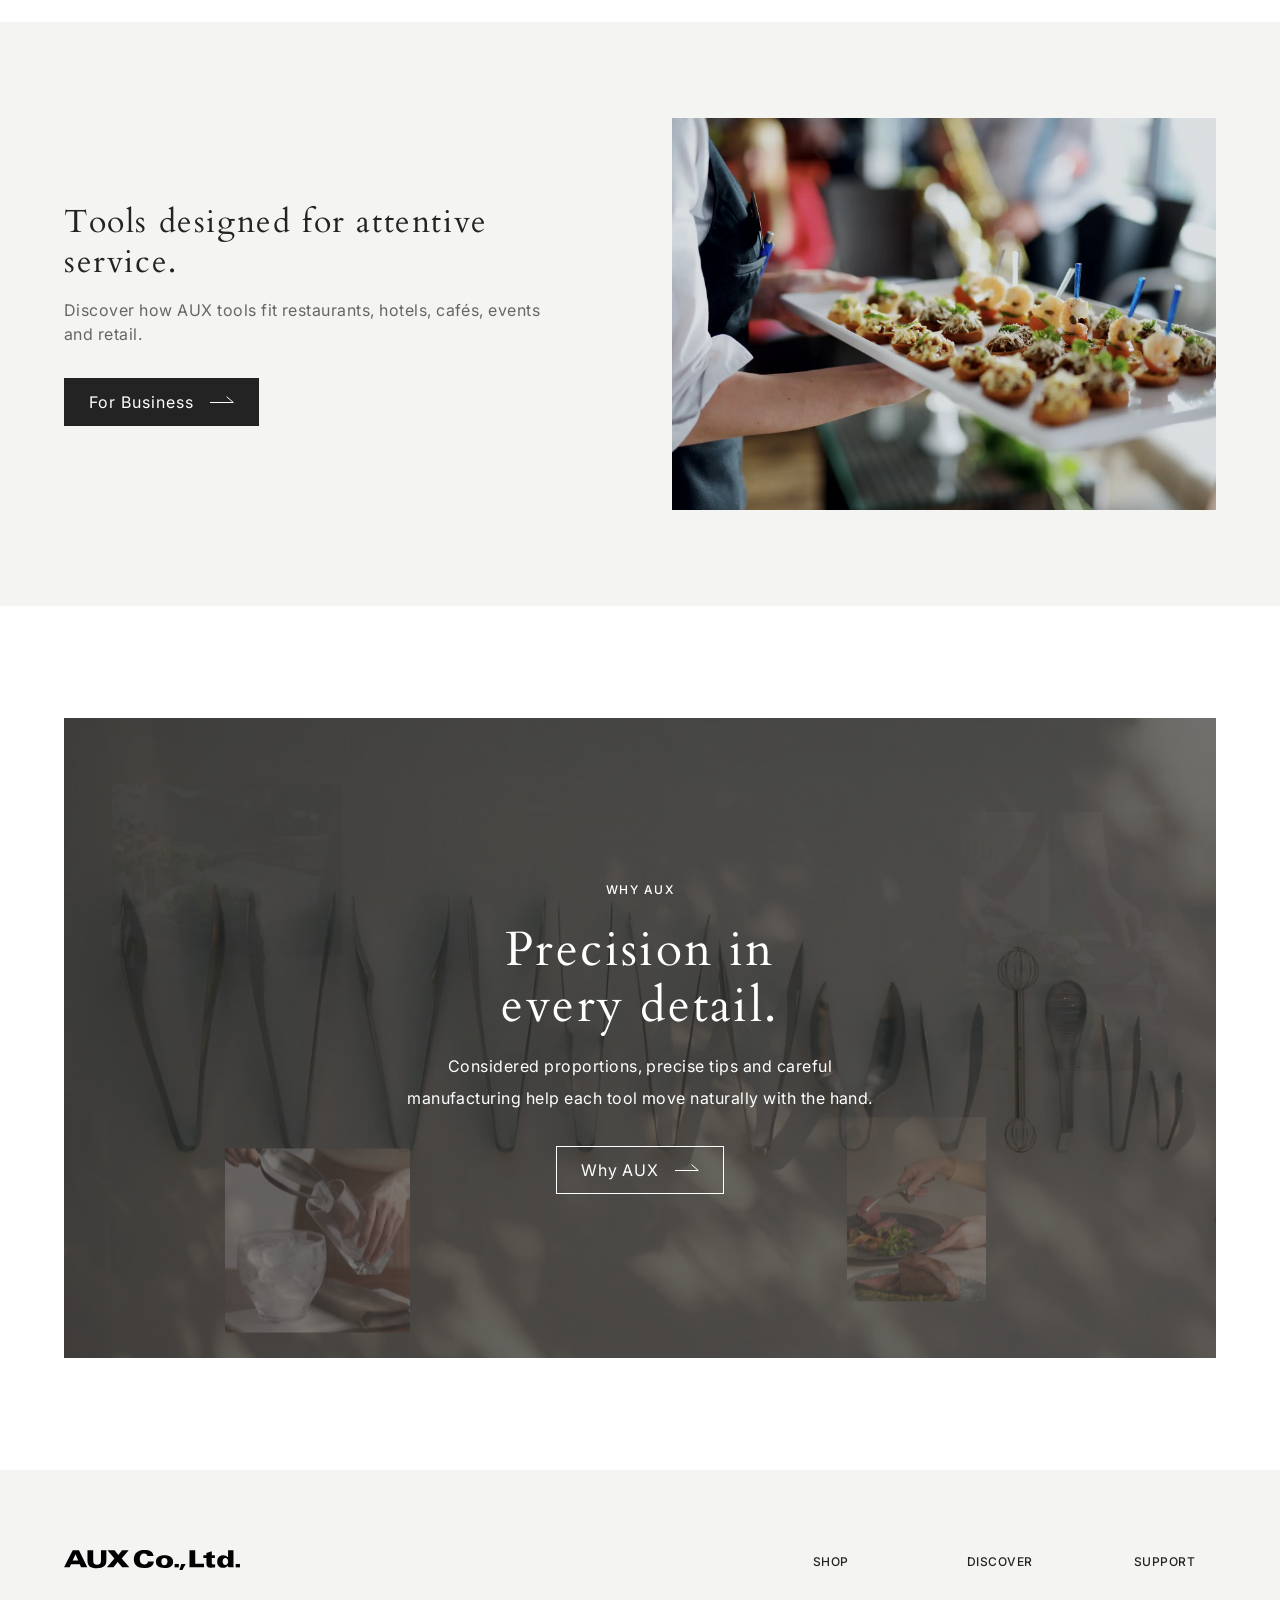
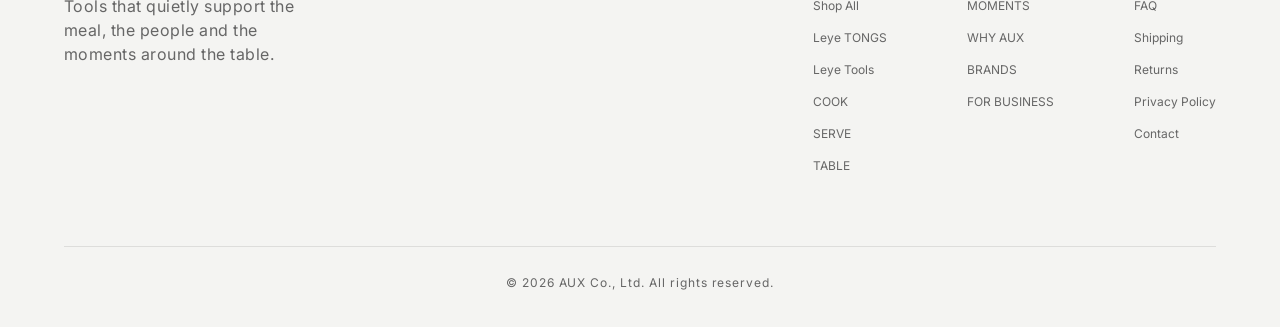
==== commit 995c6cb9: "HOME Knife. Fork. Tongs.: button reads "Read more" / 詳しく読む Co-Authored-By: Claude Opus 5.5 <noreply@" ====
--- a/index.html
+++ b/index.html
@@ -7,7 +7,7 @@
 <link rel="preconnect" href="https://fonts.googleapis.com">
 <link rel="preconnect" href="https://fonts.gstatic.com" crossorigin>
 <link href="https://fonts.googleapis.com/css2?family=Cardo:wght@400&family=Inter:wght@400;500;600&display=swap" rel="stylesheet">
-<link rel="stylesheet" href="./v2.css?v=20261118-9">
+<link rel="stylesheet" href="./v2.css?v=20261118-10">
 </head><body>
 <div id="app" class="preview">
   <div class="preview-bar">
@@ -36,6 +36,6 @@
   </div>
   <div class="toast" id="demo-toast" role="status" aria-live="polite"></div>
 </div>
-<script src="./v2-data.js?v=20261118-9"></script>
-<script src="./v2.js?v=20261118-9"></script>
+<script src="./v2-data.js?v=20261118-10"></script>
+<script src="./v2.js?v=20261118-10"></script>
 </body></html>
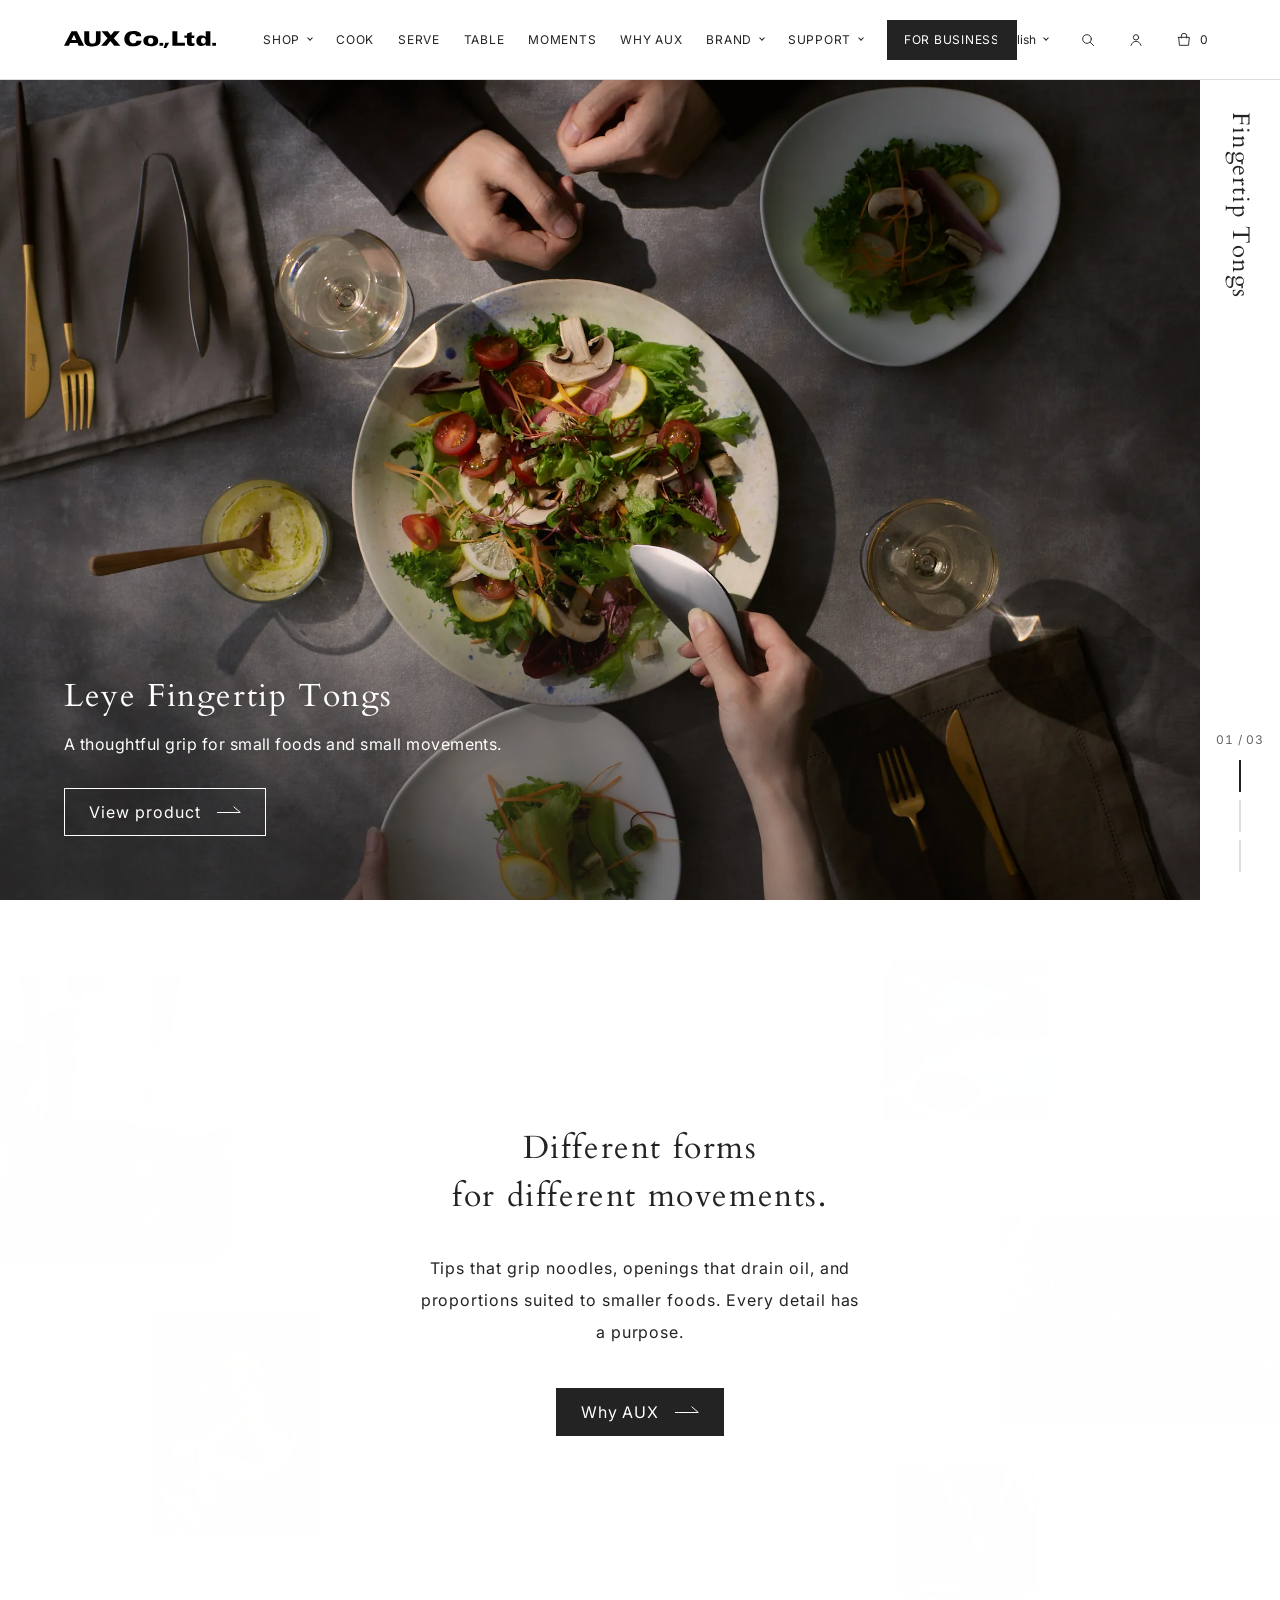
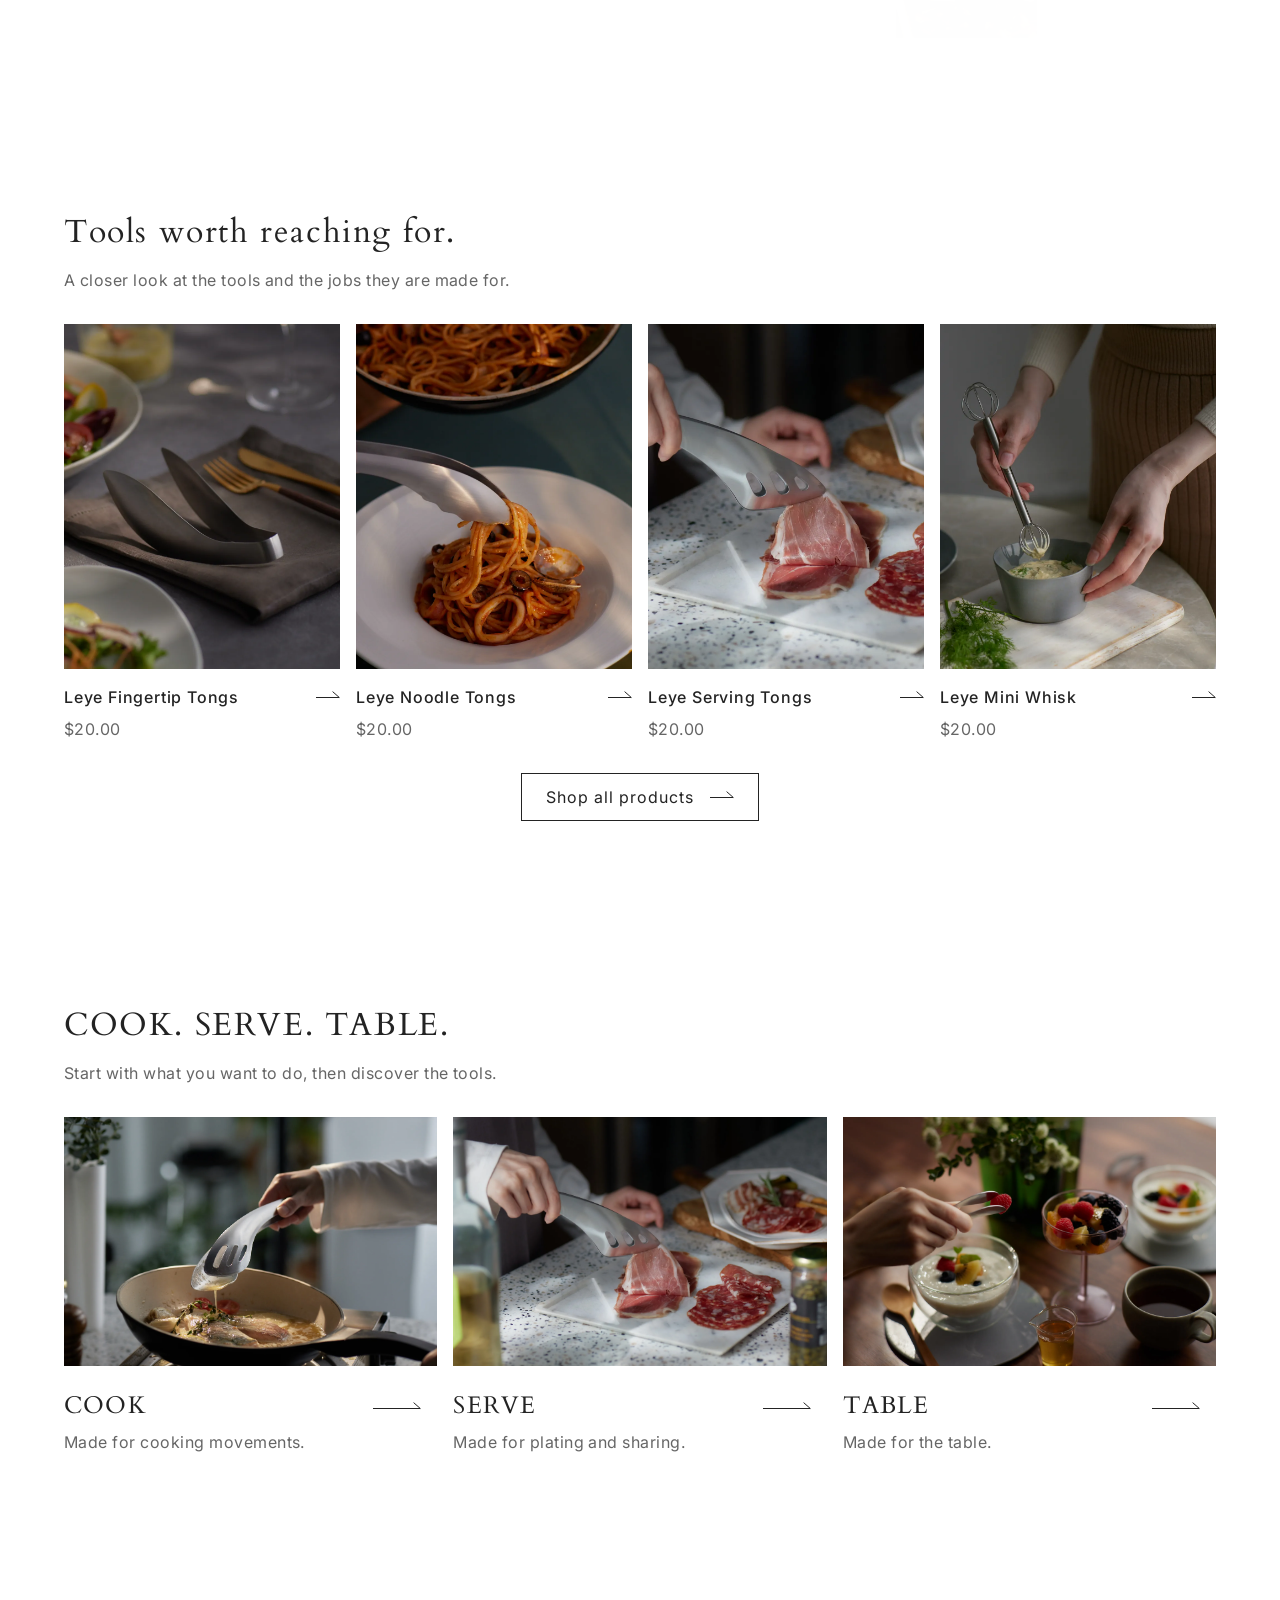
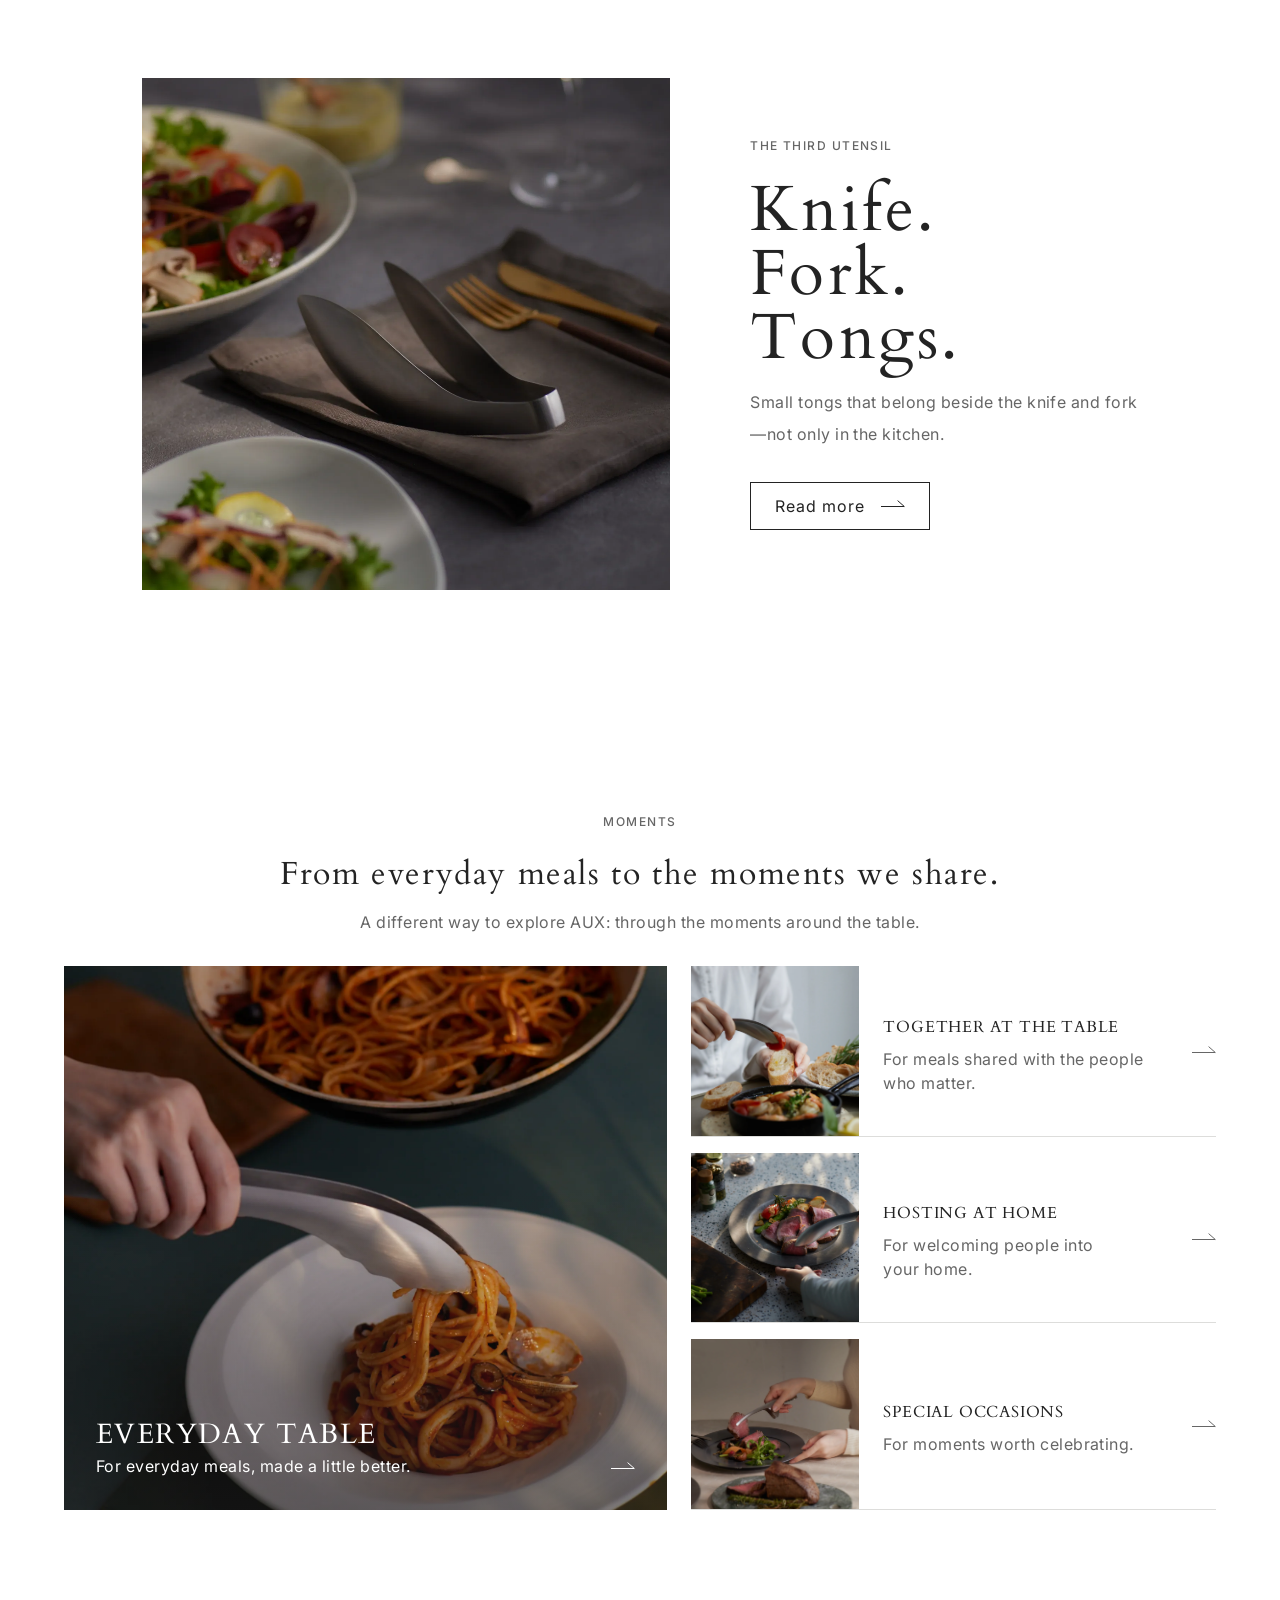
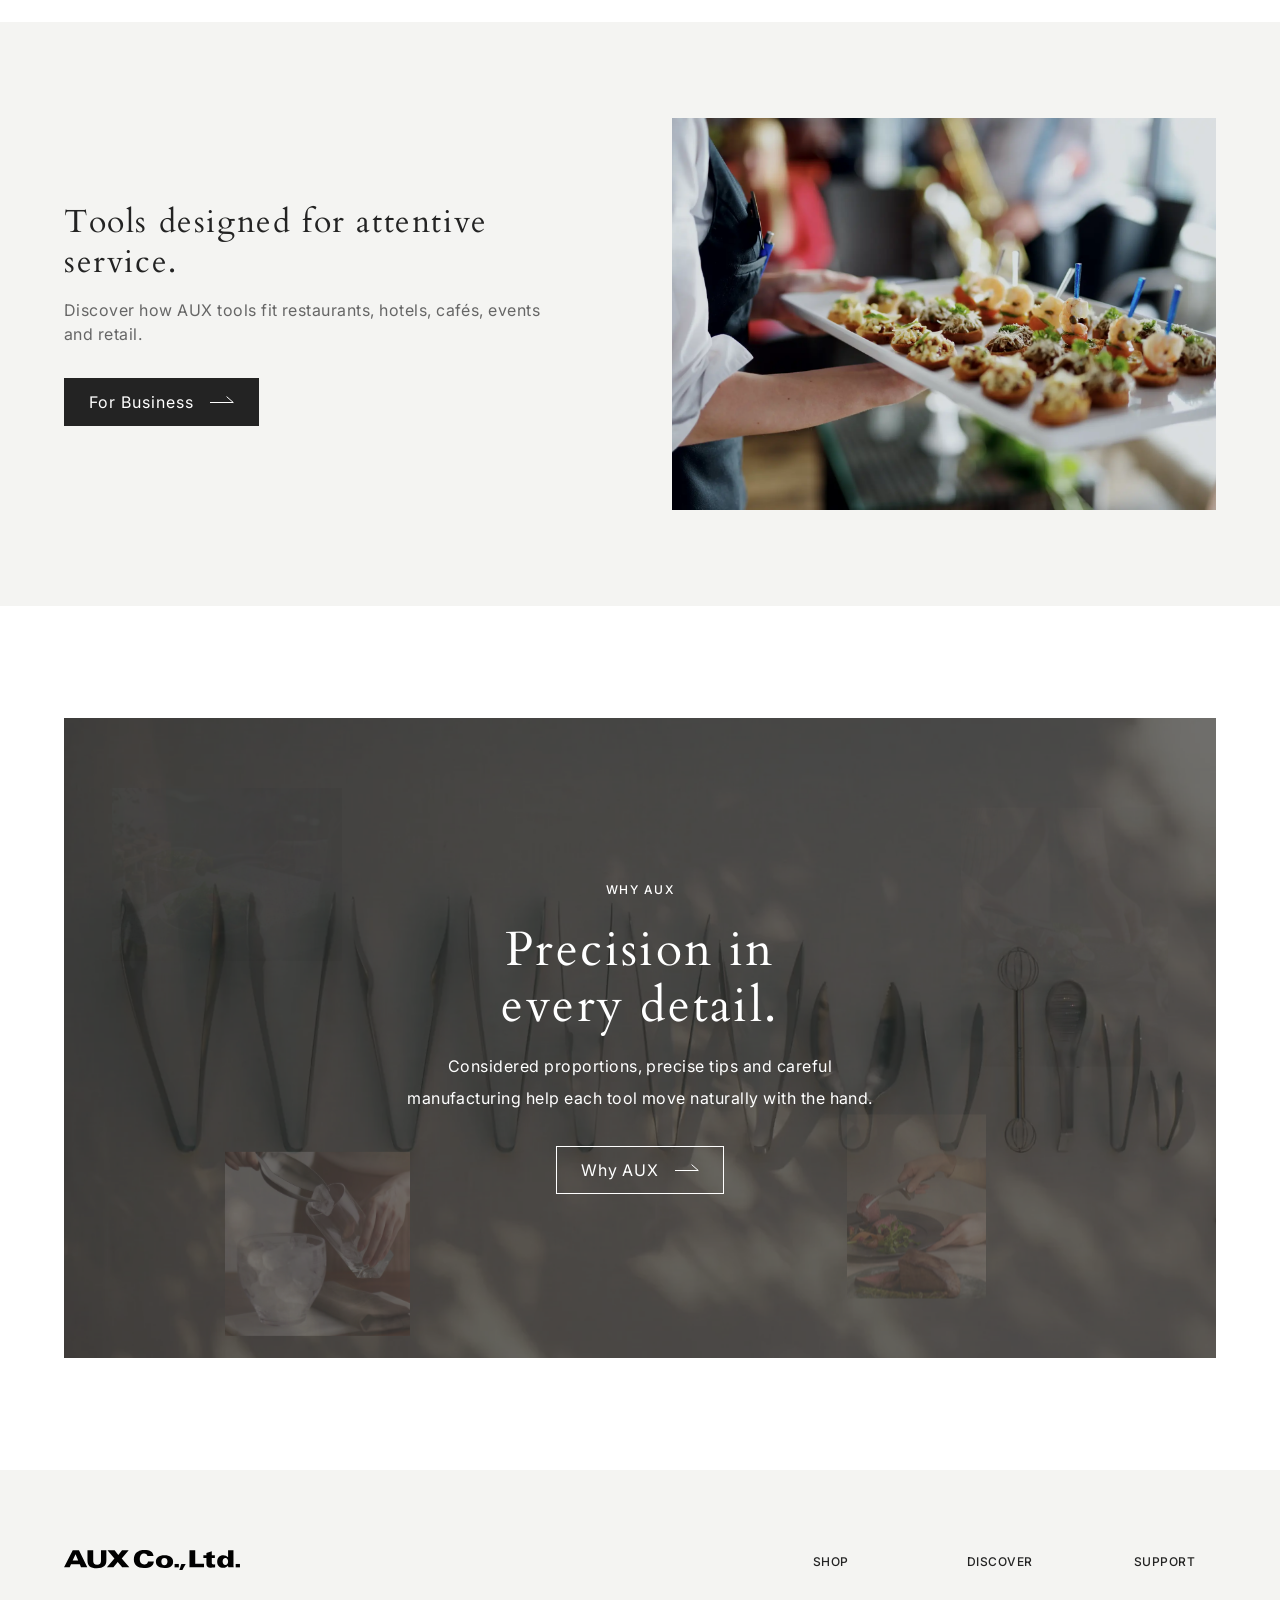
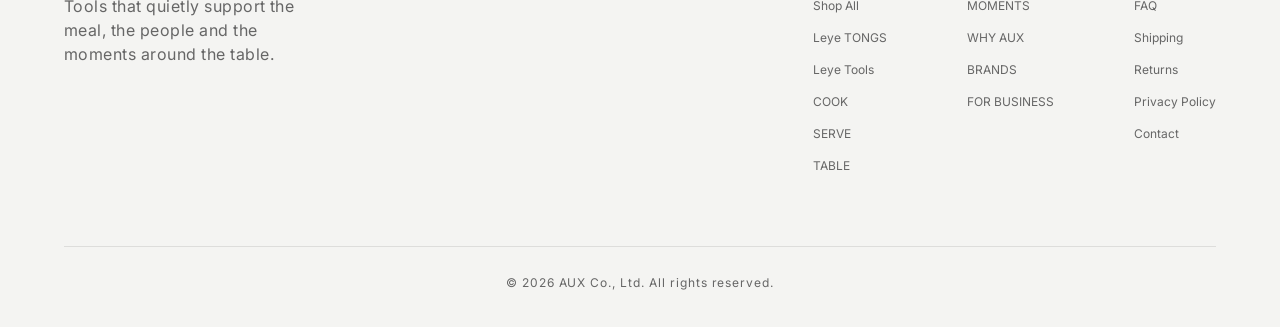
==== commit 5580e9b4: "FOR BUSINESS hero: Business inquiries as a filled button Co-Authored-By: Claude Opus 5.5 <noreply@an" ====
--- a/index.html
+++ b/index.html
@@ -7,7 +7,7 @@
 <link rel="preconnect" href="https://fonts.googleapis.com">
 <link rel="preconnect" href="https://fonts.gstatic.com" crossorigin>
 <link href="https://fonts.googleapis.com/css2?family=Cardo:wght@400&family=Inter:wght@400;500;600&display=swap" rel="stylesheet">
-<link rel="stylesheet" href="./v2.css?v=20261118-10">
+<link rel="stylesheet" href="./v2.css?v=20261118-11">
 </head><body>
 <div id="app" class="preview">
   <div class="preview-bar">
@@ -36,6 +36,6 @@
   </div>
   <div class="toast" id="demo-toast" role="status" aria-live="polite"></div>
 </div>
-<script src="./v2-data.js?v=20261118-10"></script>
-<script src="./v2.js?v=20261118-10"></script>
+<script src="./v2-data.js?v=20261118-11"></script>
+<script src="./v2.js?v=20261118-11"></script>
 </body></html>
